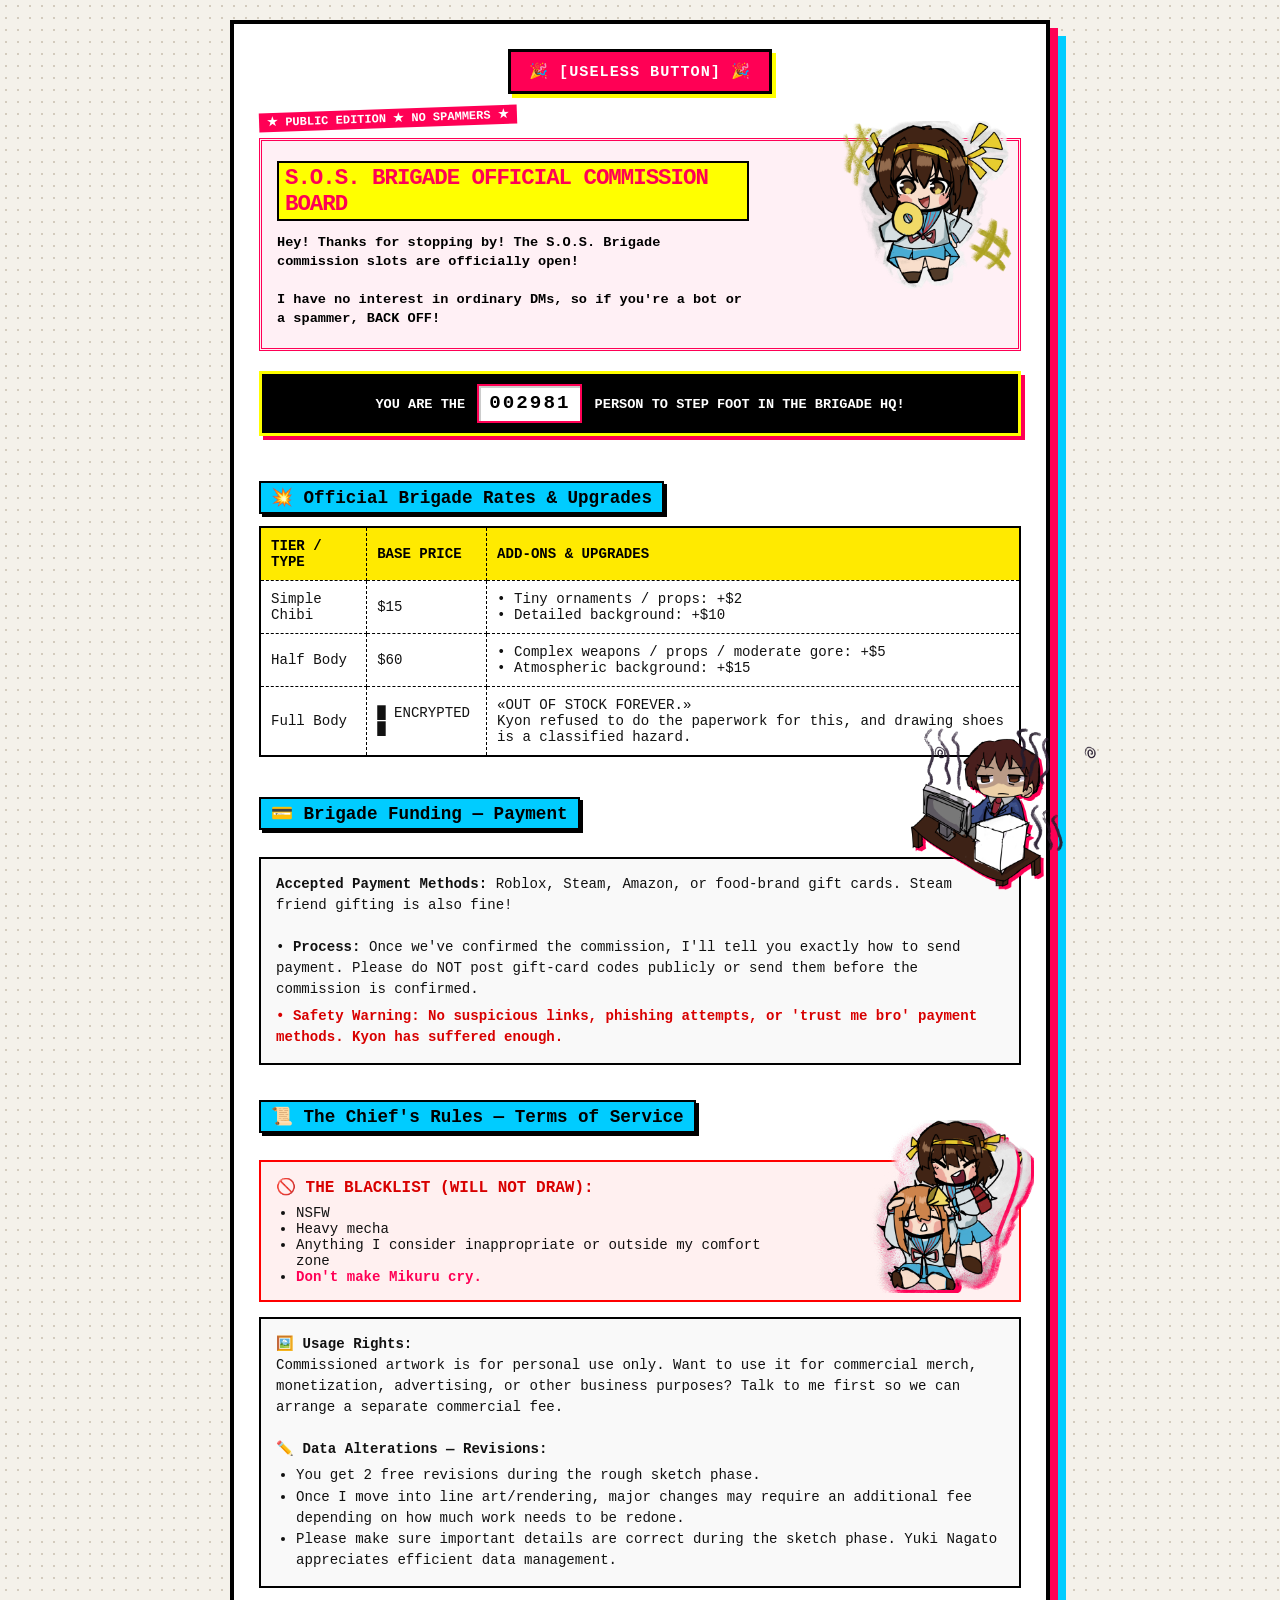
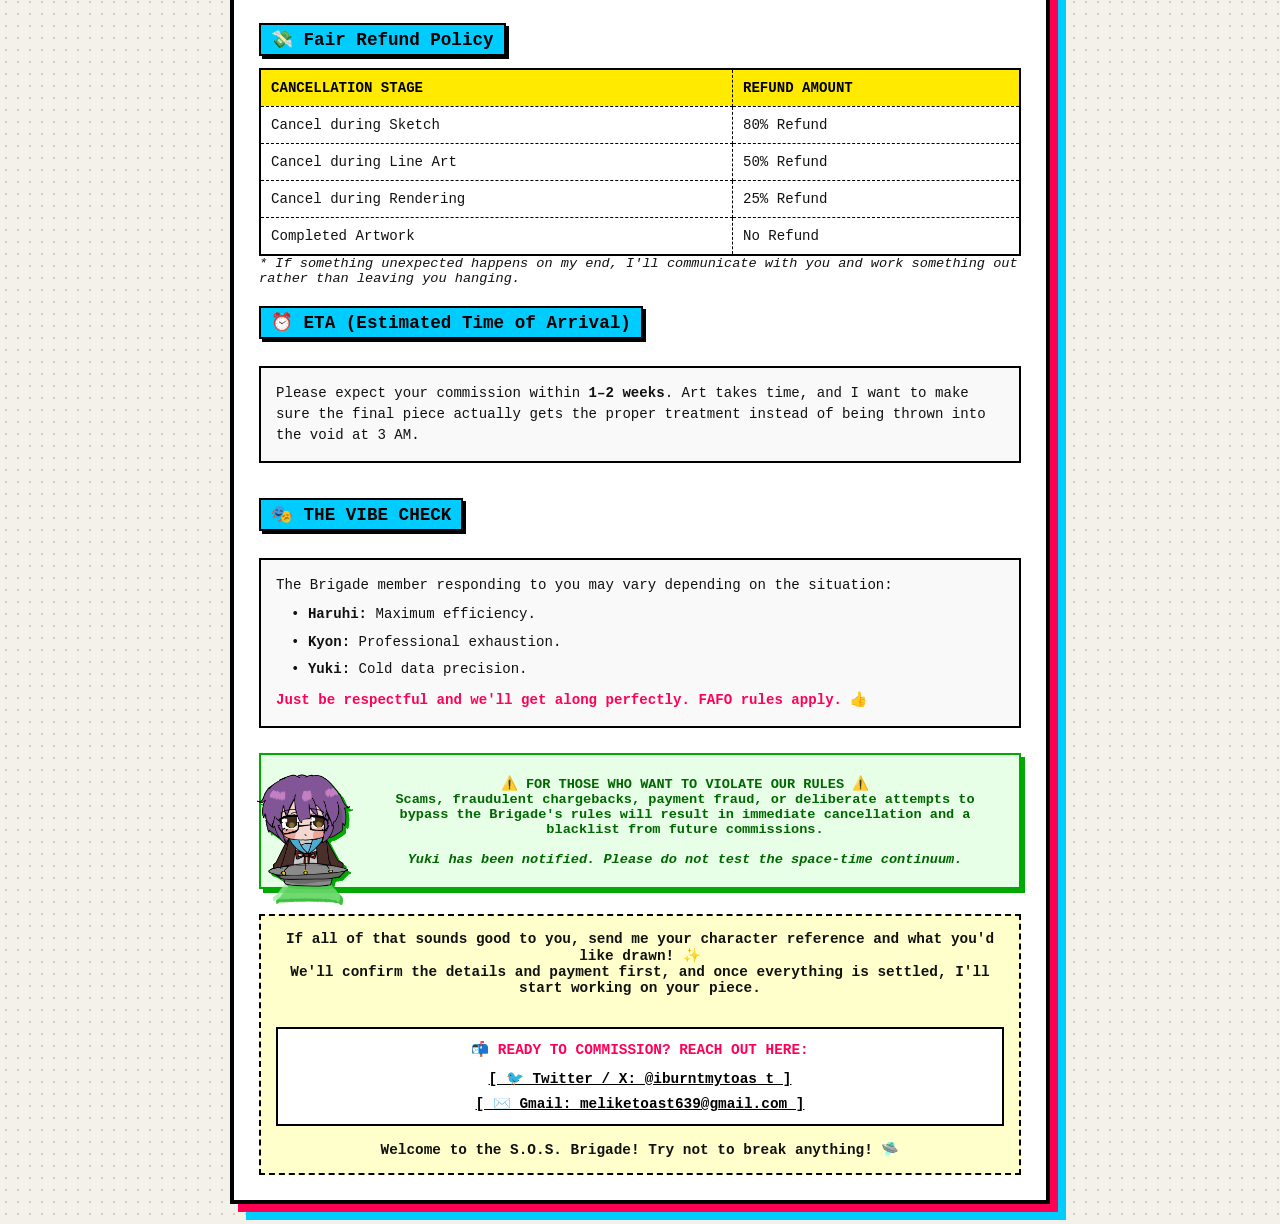
==== index.html @ cfa97068 "Update index.html" ====
<!DOCTYPE html>
<html lang="en">
<head>
  <meta charset="UTF-8">
  <meta name="viewport" content="width=device-width, initial-scale=1.0">
  <title>★~ SOS BRIGADE OFFICIAL COMMISSION BOARD ~★</title>
  <style>
    /* 2000s Teenage Blog Aesthetic Reset */
    * {
      box-sizing: border-box;
      margin: 0;
      padding: 0;
    }

    body {
      background-color: #f4f1ea;
      background-image: radial-gradient(#d3cbbd 1px, transparent 1px);
      background-size: 12px 12px;
      color: #111111;
      font-family: 'Courier New', Courier, monospace;
      padding: 20px;
      display: flex;
      justify-content: center;
      transition: background 0.2s ease;
      position: relative;
      overflow-x: hidden;
    }

    /* CONFETTI CANVAS */
    #confetti-canvas {
      position: fixed;
      top: 0;
      left: 0;
      width: 100vw;
      height: 100vh;
      pointer-events: none;
      z-index: 99999;
    }

    /* RETRO CONFETTI BUTTON AT THE TOP */
    .confetti-btn-container {
      text-align: center;
      margin-bottom: 15px;
    }

    .confetti-btn {
      background: #ff0055;
      color: #ffffff;
      font-family: 'Courier New', monospace;
      font-weight: bold;
      font-size: 0.95rem;
      padding: 10px 18px;
      border: 3px solid #000000;
      box-shadow: 4px 4px 0px #ffff00;
      cursor: pointer;
      text-transform: uppercase;
      letter-spacing: 1px;
      transition: transform 0.1s ease, box-shadow 0.1s ease;
    }

    .confetti-btn:hover {
      background: #ff3377;
      transform: translate(-2px, -2px);
      box-shadow: 6px 6px 0px #ffff00;
    }

    .confetti-btn:active {
      transform: translate(2px, 2px);
      box-shadow: 2px 2px 0px #ffff00;
    }

    /* NON-STACKABLE THANK YOU POPUP BOX */
    .thank-you-box {
      display: none;
      background-color: #ffff00;
      color: #000000;
      border: 3px solid #000000;
      box-shadow: 5px 5px 0px #ff0055;
      padding: 12px 20px;
      margin-bottom: 20px;
      text-align: center;
      font-weight: bold;
      font-size: 0.9rem;
      position: relative;
      animation: popIn 0.2s cubic-bezier(0.175, 0.885, 0.32, 1.275);
    }

    @keyframes popIn {
      0% { transform: scale(0.8); opacity: 0; }
      100% { transform: scale(1); opacity: 1; }
    }

    .thank-you-box .close-btn {
      position: absolute;
      top: 4px;
      right: 8px;
      background: #000000;
      color: #ffffff;
      border: none;
      font-family: 'Courier New', monospace;
      font-weight: bold;
      font-size: 0.8rem;
      padding: 2px 6px;
      cursor: pointer;
    }

    .thank-you-box .close-btn:hover {
      background: #ff0055;
    }

    /* YUKI DATA OVERWRITE STYLES */
    body.yuki-overwrite-mode {
      background-color: #000000 !important;
      background-image: none !important;
      filter: grayscale(100%) contrast(150%) !important;
    }

    body.yuki-overwrite-mode .board-container {
      background-color: #050505 !important;
      border-color: #00ff00 !important;
      box-shadow: 0px 0px 15px #00ff00 !important;
      color: #00ff00 !important;
      font-family: 'Courier New', monospace !important;
    }

    body.yuki-overwrite-mode table, 
    body.yuki-overwrite-mode .info-box, 
    body.yuki-overwrite-mode .header-banner,
    body.yuki-overwrite-mode .blacklist-box,
    body.yuki-overwrite-mode .visitor-counter-top,
    body.yuki-overwrite-mode .space-time-warning,
    body.yuki-overwrite-mode .footer-msg,
    body.yuki-overwrite-mode .contact-links,
    body.yuki-overwrite-mode .confetti-btn,
    body.yuki-overwrite-mode .thank-you-box {
      background-color: #000000 !important;
      color: #00ff00 !important;
      border-color: #00ff00 !important;
      box-shadow: none !important;
    }

    body.yuki-overwrite-mode .contact-links a {
      color: #00ff00 !important;
    }

    body.yuki-overwrite-mode th {
      background-color: #003300 !important;
      color: #00ff00 !important;
    }

    .board-container {
      width: 100%;
      max-width: 820px;
      background-color: #ffffff;
      border: 4px solid #000000;
      box-shadow: 8px 8px 0px #ff0055, 16px 16px 0px #00ccff;
      padding: 25px;
      position: relative;
    }

    /* RETRO HEADER BANNER */
    .header-banner {
      position: relative;
      background: #fff0f5;
      border: 3px double #ff0055;
      padding: 20px 15px;
      margin-bottom: 20px;
    }

    .header-banner h1 {
      font-size: 1.4rem;
      color: #ff0055;
      text-transform: uppercase;
      letter-spacing: -1px;
      max-width: 65%;
      background: #ffff00;
      display: inline-block;
      padding: 2px 6px;
      border: 2px solid #000;
    }

    .header-subtext {
      margin-top: 12px;
      font-size: 0.85rem;
      font-weight: bold;
      color: #000;
      max-width: 65%;
      line-height: 1.4;
    }

    /* HARUHI TOP-RIGHT DUAL OVERLAY */
    .haruhi-top-right {
      position: absolute;
      top: -20px;
      right: 5px;
      width: 170px;
      height: 170px;
      z-index: 10;
      pointer-events: none;
    }

    .haruhi-layer {
      position: absolute;
      top: 0;
      left: 0;
      width: 100%;
      height: auto;
    }

    .layer-bottom {
      z-index: 1;
      animation: rotate-bottom 0.9s steps(1) infinite;
    }

    .layer-top {
      z-index: 2;
      animation: rotate-top 0.4s steps(1) infinite;
    }

    @keyframes rotate-bottom {
      0%, 100% { transform: rotate(45deg); }
      50% { transform: rotate(-45deg); }
    }

    @keyframes rotate-top {
      0%, 100% { transform: rotate(-45deg); }
      50% { transform: rotate(45deg); }
    }

    /* TOP RETRO VISITOR COUNTER WIDGET */
    .visitor-counter-top {
      background-color: #000000;
      border: 3px solid #ffff00;
      padding: 10px 15px;
      margin-bottom: 25px;
      color: #ffffff;
      font-size: 0.85rem;
      font-weight: bold;
      text-align: center;
      box-shadow: 4px 4px 0px #ff0055;
      line-height: 1.6;
    }

    .counter-display {
      background-color: #ffffff;
      color: #000000;
      font-family: 'Courier New', monospace;
      font-weight: 900;
      font-size: 1.2rem;
      padding: 2px 10px;
      border: 2px solid #ff0055;
      margin: 0 4px;
      display: inline-block;
      letter-spacing: 2px;
      box-shadow: inset 2px 2px 0px #ccc;
    }

    /* RETRO SECTIONS & STYLING */
    .section-title {
      background-color: #00ccff;
      color: #000;
      font-weight: bold;
      font-size: 1.1rem;
      padding: 4px 10px;
      border: 2px solid #000;
      display: inline-block;
      margin: 20px 0 12px 0;
      box-shadow: 3px 3px 0px #000;
    }

    /* RATES SECTION WRAPPER FOR KYON OVERLAY */
    .rates-section-wrapper {
      position: relative;
      margin-bottom: 20px;
    }

    /* KYON FAR OUTSIDE LOWER RIGHT OVERLAY CONTAINER */
    .kyon-overlay-container {
      position: absolute;
      bottom: -130px;
      right: -50px;
      width: 170px;
      height: 170px;
      z-index: 10;
      pointer-events: none;
    }

    /* KYON BASE ANIMATION */
    .kyon-base {
      position: absolute;
      top: 0;
      left: 0;
      width: 100%;
      height: auto;
      z-index: 2;
      transform-origin: bottom center;
      animation: kyon-sway 1s steps(1) infinite;
      filter: drop-shadow(3px 3px 0px #ff0055);
    }

    @keyframes kyon-sway {
      0%, 100% { transform: rotate(-5deg); }
      50% { transform: rotate(5deg); }
    }

    /* KYON TIRED EFFECT */
    .kyon-tired {
      position: absolute;
      top: 0;
      left: 0;
      width: 100%;
      height: auto;
      z-index: 3;
      transform-origin: bottom center;
      animation: kyon-sway 1s steps(1) infinite, kyon-tired-flicker 0.8s ease-in-out infinite alternate;
    }

    @keyframes kyon-tired-flicker {
      0% { opacity: 0.2; }
      100% { opacity: 0.95; }
    }

    /* SWIRL EFFECTS */
    .kyon-swirl {
      position: absolute;
      width: 70px;
      height: 70px;
      z-index: 1;
    }

    .swirl-left {
      top: 5px;
      left: -25px;
      animation: swirl-spin-left 1.8s linear infinite;
    }

    .swirl-right {
      top: 5px;
      right: -25px;
      animation: swirl-spin-right 1.8s linear infinite;
    }

    @keyframes swirl-spin-left {
      from { transform: rotate(0deg); }
      to { transform: rotate(360deg); }
    }

    @keyframes swirl-spin-right {
      from { transform: scaleX(-1) rotate(0deg); }
      to { transform: scaleX(-1) rotate(-360deg); }
    }

    /* TOS SECTION WRAPPER FOR MEGAPHONE OVERLAY */
    .tos-section-wrapper {
      position: relative;
      margin-top: 15px;
    }

    /* HARUHI MEGAPHONE BONK DUAL OVERLAY */
    .bonk-overlay-container {
      position: absolute;
      top: 40px;
      right: -10px;
      width: 170px;
      height: 170px;
      z-index: 10;
      pointer-events: none;
    }

    .bonk-layer {
      position: absolute;
      top: 0;
      left: 0;
      width: 100%;
      height: auto;
      filter: drop-shadow(3px 3px 0px #ff0055);
    }

    .bonk-layer-bottom {
      z-index: 1;
      animation: bonk-swap-bottom 0.5s steps(1) infinite;
    }

    .bonk-layer-top {
      z-index: 2;
      animation: bonk-swap-top 0.5s steps(1) infinite;
    }

    @keyframes bonk-swap-bottom {
      0%, 100% { opacity: 1; transform: scale(1); }
      50% { opacity: 0; transform: scale(0.98); }
    }

    @keyframes bonk-swap-top {
      0%, 100% { opacity: 0; transform: scale(0.98); }
      50% { opacity: 1; transform: scale(1); }
    }

    /* RETRO TABLES */
    table {
      width: 100%;
      border-collapse: collapse;
      margin-bottom: 0;
      background: #fff;
      border: 2px solid #000;
    }

    th, td {
      border: 1px dashed #000;
      padding: 10px;
      text-align: left;
      font-size: 0.88rem;
    }

    th {
      background-color: #ffea00;
      color: #000;
      font-weight: bold;
      text-transform: uppercase;
    }

    /* BOXES & LISTS */
    .info-box {
      background-color: #f9f9f9;
      border: 2px solid #000;
      padding: 15px;
      margin: 15px 0;
      font-size: 0.88rem;
      line-height: 1.5;
    }

    .blacklist-box {
      background-color: #fff0f0;
      border: 2px solid #ff0000;
      padding: 15px;
      margin: 15px 0;
    }

    .blacklist-title {
      color: #d80000;
      font-weight: bold;
      font-size: 1rem;
      text-transform: uppercase;
    }

    /* SPACE TIME WARNING + YUKI UFO OVERLAY */
    .space-time-warning {
      position: relative;
      background-color: #e6ffe6;
      border: 2px solid #00aa00;
      color: #006600;
      padding: 20px;
      padding-left: 110px;
      margin-top: 25px;
      font-weight: bold;
      font-size: 0.85rem;
      text-align: center;
      box-shadow: 4px 4px 0px #00aa00;
    }

    .yuki-ufo-container {
      position: absolute;
      bottom: -15px;
      left: -20px;
      width: 130px;
      height: 130px;
      z-index: 10;
      pointer-events: auto;
      cursor: pointer;
    }

    .yuki-layer {
      position: absolute;
      top: 0;
      left: 0;
      width: 100%;
      height: auto;
      filter: drop-shadow(3px 3px 0px #00aa00);
      transition: transform 0.2s ease-in-out;
    }

    .yuki-layer-bottom {
      z-index: 1;
      animation: yuki-swap-bottom 0.6s steps(1) infinite;
    }

    .yuki-layer-top {
      z-index: 2;
      animation: yuki-swap-top 0.6s steps(1) infinite;
    }

    @keyframes yuki-swap-bottom {
      0%, 100% { opacity: 1; transform: translateY(0px); }
      50% { opacity: 0; transform: translateY(-4px); }
    }

    @keyframes yuki-swap-top {
      0%, 100% { opacity: 0; transform: translateY(-4px); }
      50% { opacity: 1; transform: translateY(0px); }
    }

    .yuki-ufo-container:hover {
      animation: ufo-hover-move 1.2s ease-in-out infinite alternate;
    }

    @keyframes ufo-hover-move {
      0% { transform: translateY(0px) rotate(0deg); }
      50% { transform: translateY(-8px) rotate(-3deg); }
      100% { transform: translateY(-3px) rotate(4deg); }
    }

    .vibe-tag {
      display: inline-block;
      background: #ff0055;
      color: #fff;
      font-weight: bold;
      padding: 2px 8px;
      font-size: 0.75rem;
      margin-bottom: 10px;
      transform: rotate(-2deg);
    }

    .vibe-check-list {
      list-style: none;
      padding-left: 0;
    }

    .vibe-check-list li {
      margin-bottom: 6px;
    }

    .footer-msg {
      margin-top: 25px;
      padding: 15px;
      background: #ffffcc;
      border: 2px dashed #000;
      font-size: 0.9rem;
      font-weight: bold;
      text-align: center;
    }

    .contact-links {
      margin: 15px 0;
      padding: 12px;
      background: #ffffff;
      border: 2px solid #000;
      display: flex;
      flex-direction: column;
      gap: 8px;
      align-items: center;
    }

    .contact-links a {
      color: #000000;
      text-decoration: underline;
      font-weight: bold;
    }

    /* TERMINAL POPUP OVERLAY */
    #yuki-terminal {
      position: fixed;
      top: 0;
      left: 0;
      width: 100vw;
      height: 100vh;
      background: rgba(0, 0, 0, 0.92);
      z-index: 9999;
      display: flex;
      justify-content: center;
      align-items: center;
      opacity: 0;
      pointer-events: none;
      transition: opacity 0.2s ease-in-out;
      cursor: pointer;
    }

    #yuki-terminal.active {
      opacity: 1;
      pointer-events: auto;
    }

    .terminal-content {
      border: 2px solid #00ff00;
      padding: 30px;
      background: #000;
      box-shadow: 0 0 20px #00ff00;
      text-align: center;
      max-width: 500px;
      font-family: 'Courier New', monospace;
    }

    .yuki-msg {
      color: #00ff00;
      font-size: 1.3rem;
      font-weight: bold;
      letter-spacing: 1px;
      margin-bottom: 10px;
      text-shadow: 0 0 8px #00ff00;
    }

    .yuki-sub {
      color: #00aa00;
      font-size: 0.9rem;
      margin-bottom: 20px;
    }

    .yuki-hint {
      color: #888888;
      font-size: 0.75rem;
      font-style: italic;
    }
  </style>
</head>
<body>

  <!-- CONFETTI OVERLAY CANVAS -->
  <canvas id="confetti-canvas"></canvas>

  <div class="board-container">
    
    <!-- RETRO CONFETTI CELEBRATION BUTTON -->
    <div class="confetti-btn-container">
      <button class="confetti-btn" onclick="triggerConfettiCelebration()">
        🎉 [USELESS BUTTON] 🎉
      </button>
    </div>

    <!-- NON-STACKABLE INTERACTIVE THANK YOU BOX -->
    <div class="thank-you-box" id="thank-you-popup">
      <button class="close-btn" onclick="closeThankYouBox()">[X]</button>
      ★ THANK YOU FOR VISITING THE S.O.S. BRIGADE HQ! YOUR SUPPORT IS APPRECIATED! ★
    </div>

    <div class="vibe-tag">★ PUBLIC EDITION ★ NO SPAMMERS ★</div>
    
    <!-- HEADER WITH TOP-RIGHT HARUHI OVERLAY -->
    <div class="header-banner">
      <h1> S.O.S. BRIGADE OFFICIAL COMMISSION BOARD</h1>
      <p class="header-subtext">Hey! Thanks for stopping by! The S.O.S. Brigade commission slots are officially open!<br><br>I have no interest in ordinary DMs, so if you're a bot or a spammer, BACK OFF!</p>

      <!-- HARUHI OVERLAY (TOP RIGHT) -->
      <div class="haruhi-top-right">
        <img src="haruhi 2.png" alt="Haruhi Layer 2" class="haruhi-layer layer-bottom">
        <img src="haruhi.png" alt="Haruhi Layer 1" class="haruhi-layer layer-top">
      </div>
    </div>

    <!-- TOP VISITOR COUNTER -->
    <div class="visitor-counter-top">
      YOU ARE THE <span class="counter-display" id="hit-counter">000,000</span> PERSON TO STEP FOOT IN THE BRIGADE HQ! 
    </div>

    <!-- RATES SECTION WRAPPER WITH KYON OVERLAY -->
    <div class="rates-section-wrapper">
      <div class="section-title">💥 Official Brigade Rates & Upgrades</div>
      <table>
        <thead>
          <tr>
            <th>Tier / Type</th>
            <th>Base Price</th>
            <th>Add-ons & Upgrades</th>
          </tr>
        </thead>
        <tbody>
          <tr>
            <td>Simple Chibi</td>
            <td>$15</td>
            <td>• Tiny ornaments / props: +$2<br>• Detailed background: +$10</td>
          </tr>
          <tr>
            <td>Half Body</td>
            <td>$60</td>
            <td>• Complex weapons / props / moderate gore: +$5<br>• Atmospheric background: +$15</td>
          </tr>
          <tr>
            <td>Full Body</td>
            <td>█ ENCRYPTED █</td>
            <td>«OUT OF STOCK FOREVER.»<br>Kyon refused to do the paperwork for this, and drawing shoes is a classified hazard.</td>
          </tr>
        </tbody>
      </table>

      <!-- KYON MULTI-LAYER ANIMATED OVERLAY (FAR OUTSIDE LOWER RIGHT) -->
      <div class="kyon-overlay-container">
        <!-- SWIRLS (Left & Right Mirrored) -->
        <img src="kyon 3.png" alt="Swirl Left" class="kyon-swirl swirl-left">
        <img src="kyon 3.png" alt="Swirl Right" class="kyon-swirl swirl-right">

        <!-- KYON BASE -->
        <img src="kyon.png" alt="Kyon" class="kyon-base">

        <!-- KYON TIRED EFFECT -->
        <img src="kyon 2.png" alt="Kyon Tired Effect" class="kyon-tired">
      </div>
    </div>

    <!-- PAYMENT METHODS -->
    <div class="section-title">💳 Brigade Funding — Payment</div>
    <div class="info-box">
      <p><strong>Accepted Payment Methods:</strong> Roblox, Steam, Amazon, or food-brand gift cards. Steam friend gifting is also fine!</p>
      <br>
      <p>• <strong>Process:</strong> Once we've confirmed the commission, I'll tell you exactly how to send payment. Please do NOT post gift-card codes publicly or send them before the commission is confirmed.</p>
      <p style="color: #d80000; margin-top: 5px; font-weight: bold;">
        • Safety Warning: No suspicious links, phishing attempts, or 'trust me bro' payment methods. Kyon has suffered enough.
      </p>
    </div>

    <!-- TERMS OF SERVICE WRAPPER WITH ANIMATED BONK OVERLAY -->
    <div class="tos-section-wrapper">
      
      <!-- DUAL LAYER BONK ANIMATION OVERLAY -->
      <div class="bonk-overlay-container">
        <img src="hitting.png" alt="Bonk Frame 1" class="bonk-layer bonk-layer-bottom">
        <img src="hitting 2.png" alt="Bonk Frame 2" class="bonk-layer bonk-layer-top">
      </div>

      <div class="section-title">📜 The Chief's Rules — Terms of Service</div>
      
      <div class="blacklist-box">
        <div class="blacklist-title">🚫 The Blacklist (Will NOT Draw):</div>
        <ul style="margin-left: 20px; margin-top: 8px; font-size: 0.88rem; max-width: 68%;">
          <li>NSFW</li>
          <li>Heavy mecha</li>
          <li>Anything I consider inappropriate or outside my comfort zone</li>
          <li><strong style="color: #ff0055;">Don't make Mikuru cry.</strong></li>
        </ul>
      </div>

      <div class="info-box">
        <p><strong>🖼️ Usage Rights:</strong><br>
        Commissioned artwork is for personal use only. Want to use it for commercial merch, monetization, advertising, or other business purposes? Talk to me first so we can arrange a separate commercial fee.</p>
        <br>
        <p><strong>✏️ Data Alterations — Revisions:</strong></p>
        <ul style="margin-left: 20px; margin-top: 5px;">
          <li>You get 2 free revisions during the rough sketch phase.</li>
          <li>Once I move into line art/rendering, major changes may require an additional fee depending on how much work needs to be redone.</li>
          <li>Please make sure important details are correct during the sketch phase. Yuki Nagato appreciates efficient data management.</li>
        </ul>
      </div>
    </div>

    <!-- REFUND POLICY TABLE -->
    <div class="section-title">💸 Fair Refund Policy</div>
    <table>
      <thead>
        <tr>
          <th>Cancellation Stage</th>
          <th>Refund Amount</th>
        </tr>
      </thead>
      <tbody>
        <tr>
          <td>Cancel during Sketch</td>
          <td>80% Refund</td>
        </tr>
        <tr>
          <td>Cancel during Line Art</td>
          <td>50% Refund</td>
        </tr>
        <tr>
          <td>Cancel during Rendering</td>
          <td>25% Refund</td>
        </tr>
        <tr>
          <td>Completed Artwork</td>
          <td>No Refund</td>
        </tr>
      </tbody>
    </table>
    <p style="font-size: 0.85rem; font-style: italic;">* If something unexpected happens on my end, I'll communicate with you and work something out rather than leaving you hanging.</p>

    <!-- ETA -->
    <div class="section-title">⏰ ETA (Estimated Time of Arrival)</div>
    <div class="info-box">
      Please expect your commission within <strong>1–2 weeks</strong>. Art takes time, and I want to make sure the final piece actually gets the proper treatment instead of being thrown into the void at 3 AM.
    </div>

    <!-- THE VIBE CHECK -->
    <div class="section-title">🎭 THE VIBE CHECK</div>
    <div class="info-box">
      <p style="margin-bottom: 8px;">The Brigade member responding to you may vary depending on the situation:</p>
      <ul class="vibe-check-list" style="margin-left: 15px;">
        <li>• <strong>Haruhi:</strong> Maximum efficiency.</li>
        <li>• <strong>Kyon:</strong> Professional exhaustion.</li>
        <li>• <strong>Yuki:</strong> Cold data precision.</li>
      </ul>
      <p style="margin-top: 10px; font-weight: bold; color: #ff0055;">Just be respectful and we'll get along perfectly. FAFO rules apply. 👍</p>
    </div>

    <!-- SPACE TIME WARNING WITH YUKI UFO OVERLAY -->
    <div class="space-time-warning">
      <!-- YUKI UFO DUAL LAYER OVERLAY (CLICK TARGET) -->
      <div class="yuki-ufo-container" id="yuki-trigger">
        <img src="yuki 2.png" alt="Yuki Layer 2" class="yuki-layer yuki-layer-bottom">
        <img src="yuki.png" alt="Yuki Layer 1" class="yuki-layer yuki-layer-top">
      </div>

      ⚠️ FOR THOSE WHO WANT TO VIOLATE OUR RULES ⚠️<br>
      Scams, fraudulent chargebacks, payment fraud, or deliberate attempts to bypass the Brigade's rules will result in immediate cancellation and a blacklist from future commissions.<br><br>
      <em>Yuki has been notified. Please do not test the space-time continuum. </em>
    </div>

    <!-- FOOTER MESSAGE & CONTACT -->
    <div class="footer-msg">
      If all of that sounds good to you, send me your character reference and what you'd like drawn! ✨<br>
      We'll confirm the details and payment first, and once everything is settled, I'll start working on your piece.<br><br>

      <!-- DIRECT CONTACT BUTTONS / LINKS -->
      <div class="contact-links">
        <p style="margin-bottom: 4px; font-weight: bold; color: #ff0055;">📬 READY TO COMMISSION? REACH OUT HERE:</p>
        <a href="https://x.com/iburntmytoas_t" target="_blank">
          [ 🐦 Twitter / X: @iburntmytoas_t ]
        </a>
        <a href="mailto:meliketoast639@gmail.com">
          [ ✉️ Gmail: meliketoast639@gmail.com ]
        </a>
      </div>

      <strong>Welcome to the S.O.S. Brigade! Try not to break anything! 🛸</strong>
    </div>

  </div>

  <!-- YUKI DATA OVERWRITE TERMINAL POPUP -->
  <div id="yuki-terminal">
    <div class="terminal-content">
      <p class="yuki-msg">&lt;N.YUKI&gt; can you see this message?</p>
      <p class="yuki-sub">&gt; DATA_OVERWRITE_SEQUENCE_COMPLETE.</p>
      <p class="yuki-hint">[ Click anywhere to restore space-time continuum ]</p>
    </div>
  </div>

  <!-- SCRIPT FOR COUNTER, CONFETTI & YUKI OVERWRITE -->
  <script>
    /* VISITOR COUNTER */
    let visits = localStorage.getItem('sos_brigade_v2') || 2980;
    visits = parseInt(visits) + 1;
    localStorage.setItem('sos_brigade_v2', visits);
    
    const formattedCounter = String(visits).padStart(6, '0');
    document.getElementById('hit-counter').textContent = formattedCounter;

    /* YUKI DATA OVERWRITE CLICK TRIGGER */
    const yukiTrigger = document.getElementById('yuki-trigger');
    const yukiTerminal = document.getElementById('yuki-terminal');
    let isOverwritten = false;

    function textToBinary(text) {
      return text.split('').map(char => {
        if (char === ' ' || char === '\n') return char;
        return char.charCodeAt(0).toString(2).padStart(8, '0');
      }).join(' ');
    }

    const textNodesToBinary = [];
    function collectTextNodes(element) {
      for (let node of element.childNodes) {
        if (node.nodeType === Node.TEXT_NODE && node.nodeValue.trim().length > 0) {
          textNodesToBinary.push({ node: node, original: node.nodeValue });
        } else if (node.nodeType === Node.ELEMENT_NODE && node.id !== 'yuki-terminal') {
          collectTextNodes(node);
        }
      }
    }
    
    collectTextNodes(document.querySelector('.board-container'));

    function toggleYukiOverwrite(e) {
      e.stopPropagation();
      if (!isOverwritten) {
        isOverwritten = true;
        document.body.classList.add('yuki-overwrite-mode');
        yukiTerminal.classList.add('active');

        textNodesToBinary.forEach(item => {
          item.node.nodeValue = textToBinary(item.original);
        });
      } else {
        isOverwritten = false;
        document.body.classList.remove('yuki-overwrite-mode');
        yukiTerminal.classList.remove('active');

        textNodesToBinary.forEach(item => {
          item.node.nodeValue = item.original;
        });
      }
    }

    yukiTrigger.addEventListener('click', toggleYukiOverwrite);
    yukiTerminal.addEventListener('click', toggleYukiOverwrite);

    /* CONFETTI SYSTEM & STACKABLE AUDIO TRIGGER */
    const canvas = document.getElementById('confetti-canvas');
    const ctx = canvas.getContext('2d');
    let confettiParticles = [];

    function resizeCanvas() {
      canvas.width = window.innerWidth;
      canvas.height = window.innerHeight;
    }
    window.addEventListener('resize', resizeCanvas);
    resizeCanvas();

    class ConfettiParticle {
      constructor() {
        this.x = Math.random() * canvas.width;
        this.y = -20 - Math.random() * 50;
        this.size = Math.random() * 8 + 6;
        this.color = ['#ff0055', '#ffff00', '#00ccff', '#00ff00', '#ff9900', '#ffffff'][Math.floor(Math.random() * 6)];
        this.speedY = Math.random() * 3 + 2;
        this.speedX = (Math.random() - 0.5) * 2;
        this.rotation = Math.random() * 360;
        this.rotationSpeed = (Math.random() - 0.5) * 10;
      }

      update() {
        this.y += this.speedY;
        this.x += this.speedX;
        this.rotation += this.rotationSpeed;
      }

      draw() {
        ctx.save();
        ctx.translate(this.x, this.y);
        ctx.rotate((this.rotation * Math.PI) / 180);
        ctx.fillStyle = this.color;
        ctx.fillRect(-this.size / 2, -this.size / 2, this.size, this.size);
        ctx.restore();
      }
    }

    let animationFrame;
    function animateConfetti() {
      ctx.clearRect(0, 0, canvas.width, canvas.height);
      confettiParticles.forEach((particle, index) => {
        particle.update();
        particle.draw();
        if (particle.y > canvas.height + 20) {
          confettiParticles.splice(index, 1);
        }
      });

      if (confettiParticles.length > 0) {
        animationFrame = requestAnimationFrame(animateConfetti);
      }
    }

    function closeThankYouBox() {
      document.getElementById('thank-you-popup').style.display = 'none';
    }

    function triggerConfettiCelebration() {
      // 1. Play Sound Effect (STACKS INTENTIONALLY)
      const sound = new Audio('confetti.mp3');
      sound.play().catch(e => console.log('Audio autoplay prevented:', e));

      // 2. Spawn Confetti Rain (Top to Bottom)
      for (let i = 0; i < 120; i++) {
        confettiParticles.push(new ConfettiParticle());
      }

      cancelAnimationFrame(animationFrame);
      animateConfetti();

      // 3. Show Non-Stackable Thank You Box
      const thankYouBox = document.getElementById('thank-you-popup');
      thankYouBox.style.display = 'block';
      thankYouBox.style.animation = 'none';
      thankYouBox.offsetHeight; // Trigger reflow
      thankYouBox.style.animation = 'popIn 0.2s cubic-bezier(0.175, 0.885, 0.32, 1.275)';
    }
  </script>
</body>
</html>
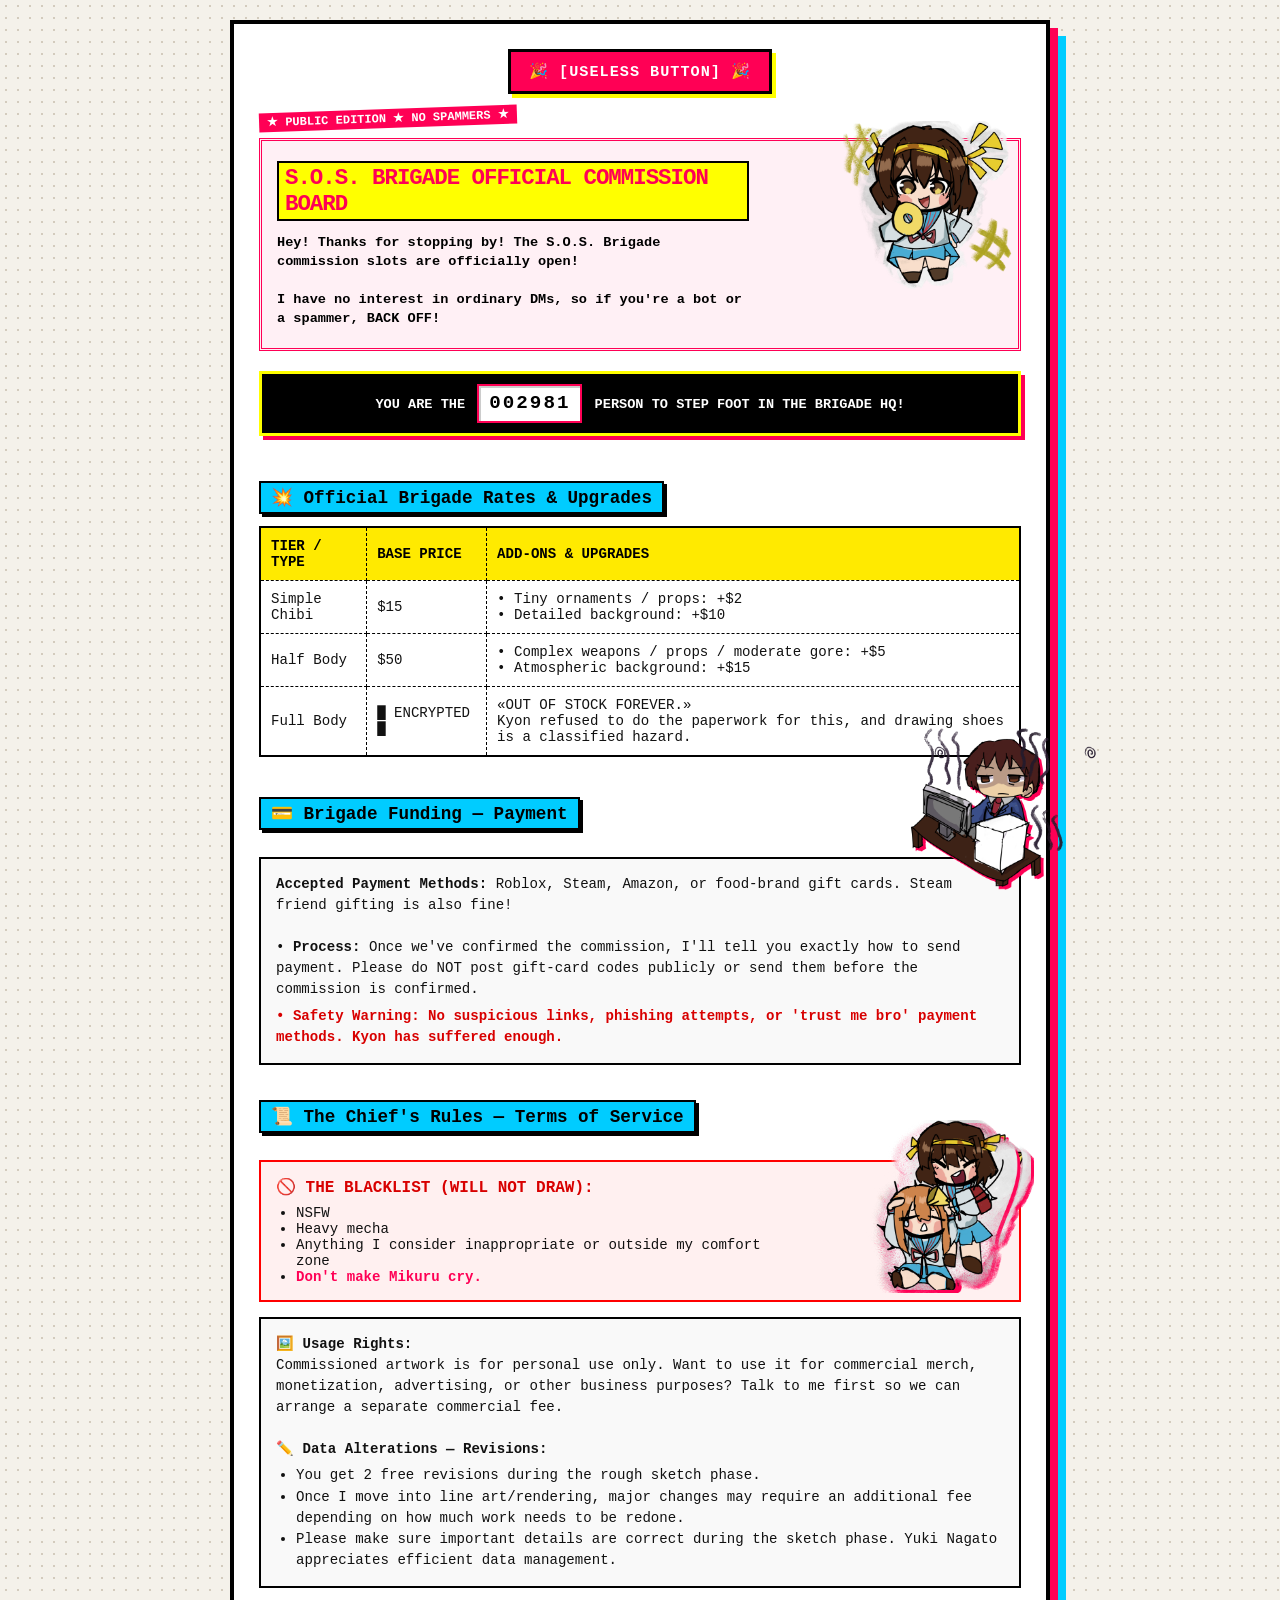
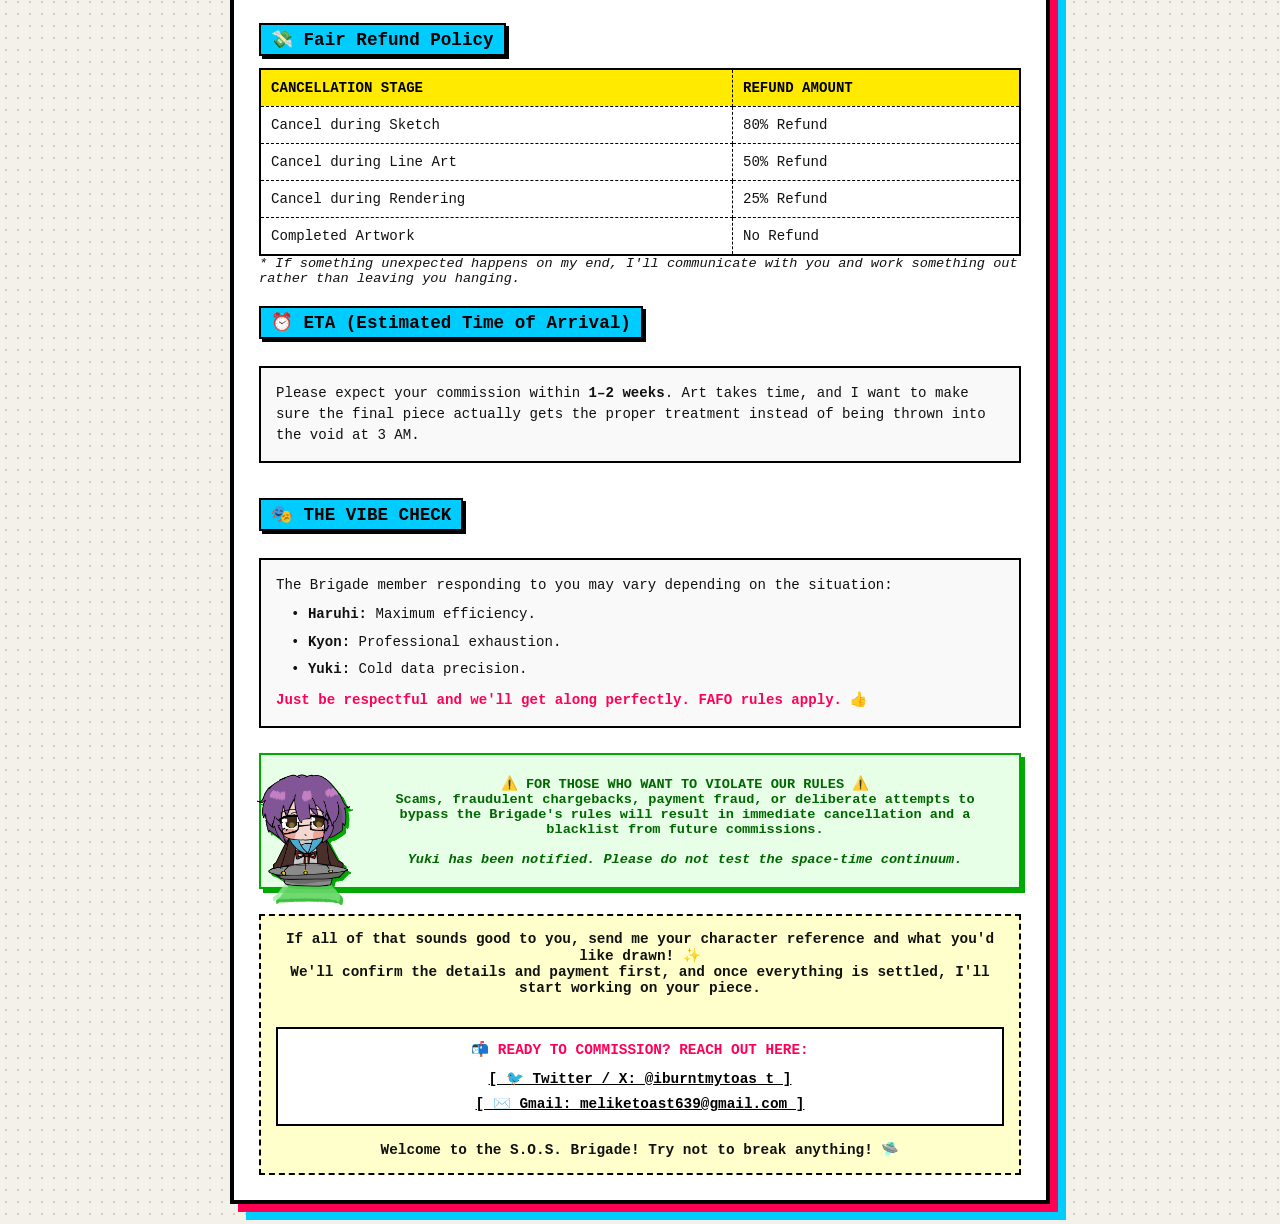
==== commit ff5394a9: "Update index.html" ====
--- a/index.html
+++ b/index.html
@@ -669,7 +669,7 @@
           </tr>
           <tr>
             <td>Half Body</td>
-            <td>$60</td>
+            <td>$50</td>
             <td>• Complex weapons / props / moderate gore: +$5<br>• Atmospheric background: +$15</td>
           </tr>
           <tr>
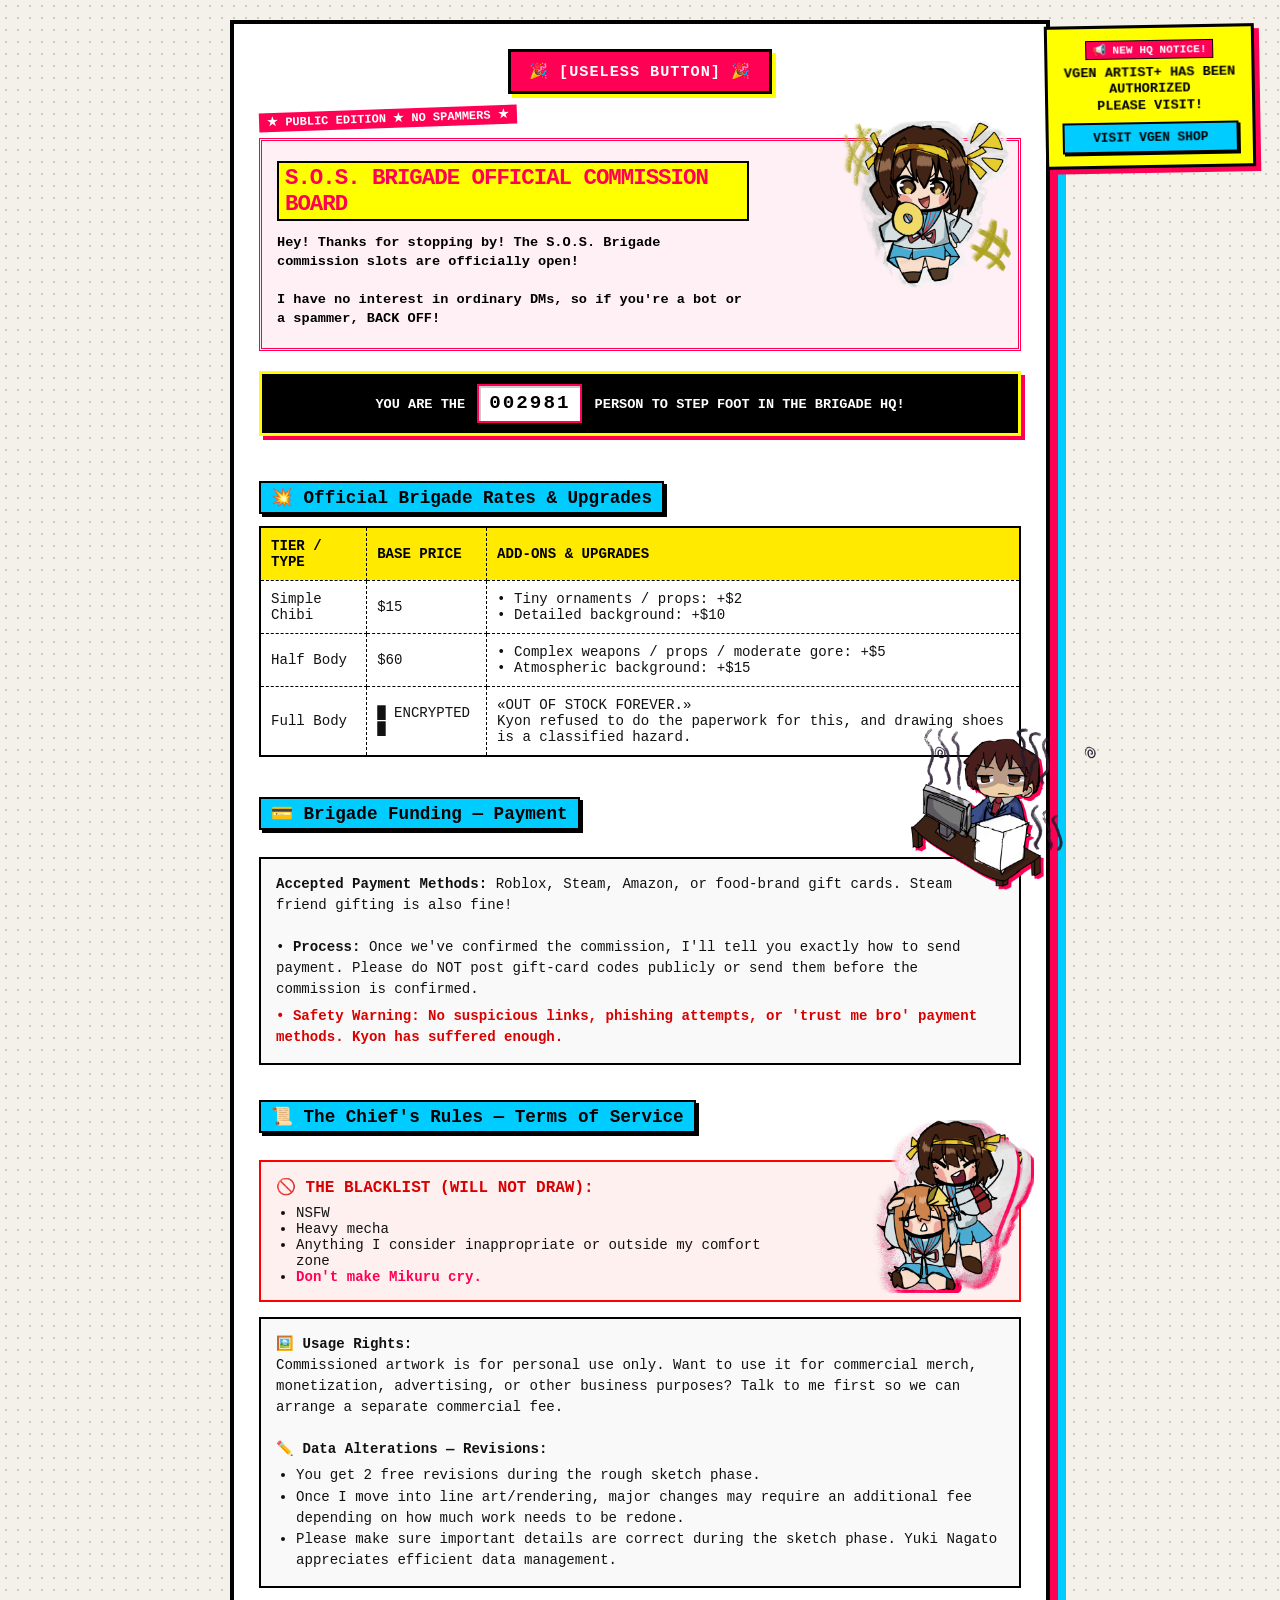
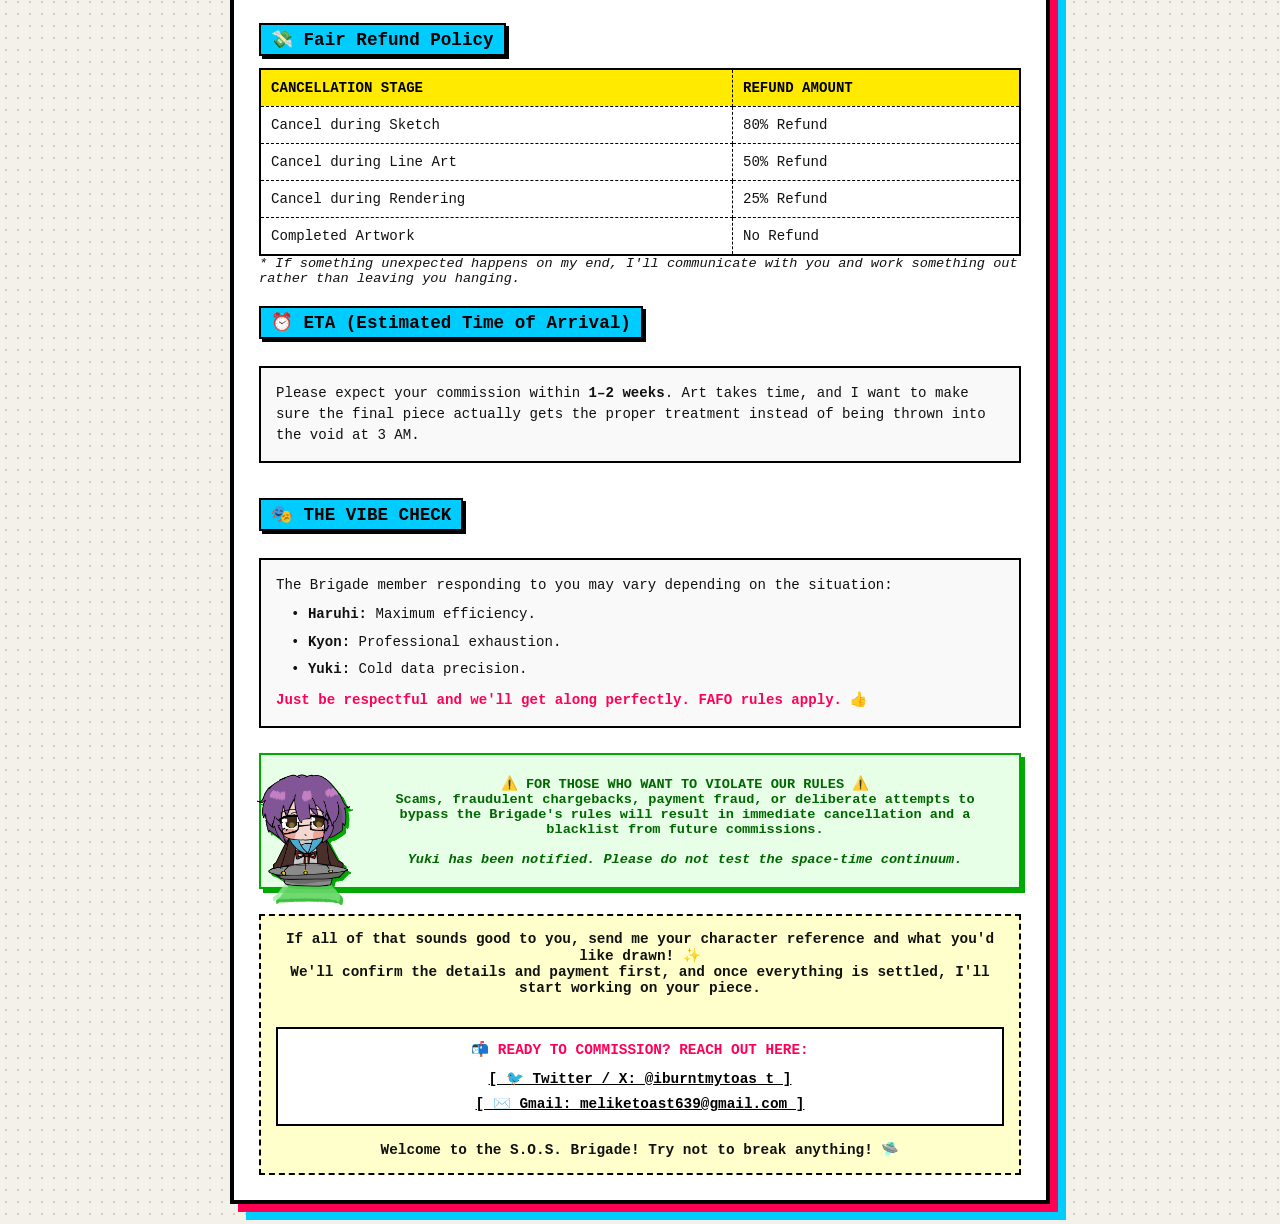
==== commit f42719fe: "Update index.html" ====
--- a/index.html
+++ b/index.html
@@ -69,6 +69,79 @@
       box-shadow: 2px 2px 0px #ffff00;
     }
 
+    /* VGEN FLOATING SIDE BANNER (WITH SLIDE-IN & PULSE ANIMATION) */
+    .vgen-side-banner {
+      position: fixed;
+      top: 25px;
+      right: 25px;
+      z-index: 999;
+      background: #ffff00;
+      border: 3px solid #000000;
+      box-shadow: 5px 5px 0px #ff0055;
+      padding: 12px 14px;
+      max-width: 210px;
+      text-align: center;
+      
+      /* Combine Slide In Entrance + Pulsing Loop */
+      animation: vgenSlideIn 0.8s cubic-bezier(0.175, 0.885, 0.32, 1.275) forwards,
+                 vgenPulse 1.5s 0.8s infinite alternate ease-in-out;
+    }
+
+    @keyframes vgenSlideIn {
+      0% {
+        transform: translateX(250px) rotate(10deg);
+        opacity: 0;
+      }
+      100% {
+        transform: translateX(0) rotate(-1deg);
+        opacity: 1;
+      }
+    }
+
+    @keyframes vgenPulse {
+      0% { transform: scale(1) rotate(-1deg); }
+      100% { transform: scale(1.04) rotate(1deg); }
+    }
+
+    .vgen-banner-tag {
+      background: #ff0055;
+      color: #ffffff;
+      font-size: 0.7rem;
+      font-weight: bold;
+      padding: 2px 6px;
+      display: inline-block;
+      margin-bottom: 6px;
+      border: 1px solid #000;
+      text-transform: uppercase;
+    }
+
+    .vgen-banner-title {
+      font-size: 0.85rem;
+      font-weight: 900;
+      color: #000000;
+      line-height: 1.2;
+      margin-bottom: 8px;
+    }
+
+    .vgen-banner-btn {
+      display: block;
+      background: #00ccff;
+      color: #000000;
+      font-weight: bold;
+      font-size: 0.8rem;
+      padding: 6px 8px;
+      border: 2px solid #000000;
+      text-decoration: none;
+      box-shadow: 2px 2px 0px #000;
+      transition: all 0.1s ease;
+    }
+
+    .vgen-banner-btn:hover {
+      background: #00ff00;
+      transform: translate(-1px, -1px);
+      box-shadow: 3px 3px 0px #000;
+    }
+
     /* NON-STACKABLE THANK YOU POPUP BOX */
     .thank-you-box {
       display: none;
@@ -132,15 +205,19 @@
     body.yuki-overwrite-mode .footer-msg,
     body.yuki-overwrite-mode .contact-links,
     body.yuki-overwrite-mode .confetti-btn,
-    body.yuki-overwrite-mode .thank-you-box {
+    body.yuki-overwrite-mode .thank-you-box,
+    body.yuki-overwrite-mode .vgen-side-banner {
       background-color: #000000 !important;
       color: #00ff00 !important;
       border-color: #00ff00 !important;
       box-shadow: none !important;
     }
 
-    body.yuki-overwrite-mode .contact-links a {
+    body.yuki-overwrite-mode .contact-links a,
+    body.yuki-overwrite-mode .vgen-banner-btn {
       color: #00ff00 !important;
+      border-color: #00ff00 !important;
+      background: #000000 !important;
     }
 
     body.yuki-overwrite-mode th {
@@ -609,12 +686,32 @@
       font-size: 0.75rem;
       font-style: italic;
     }
+
+    /* RESPONSIVE DESIGN ADJUSTMENT FOR SMALL SCREENS */
+    @media (max-width: 1024px) {
+      .vgen-side-banner {
+        position: relative;
+        top: 0;
+        right: 0;
+        max-width: 100%;
+        margin-bottom: 15px;
+      }
+    }
   </style>
 </head>
 <body>
 
   <!-- CONFETTI OVERLAY CANVAS -->
   <canvas id="confetti-canvas"></canvas>
+
+  <!-- VGEN FLOATING SIDE BANNER -->
+  <div class="vgen-side-banner">
+    <div class="vgen-banner-tag">📢 NEW HQ NOTICE!</div>
+    <div class="vgen-banner-title">VGEN ARTIST+ HAS BEEN AUTHORIZED<br>PLEASE VISIT!</div>
+    <a href="https://vgen.co/iburntmytoast" target="_blank" class="vgen-banner-btn">
+       VISIT VGEN SHOP 
+    </a>
+  </div>
 
   <div class="board-container">
     
@@ -669,7 +766,7 @@
           </tr>
           <tr>
             <td>Half Body</td>
-            <td>$50</td>
+            <td>$60</td>
             <td>• Complex weapons / props / moderate gore: +$5<br>• Atmospheric background: +$15</td>
           </tr>
           <tr>
@@ -830,8 +927,24 @@
     </div>
   </div>
 
-  <!-- SCRIPT FOR COUNTER, CONFETTI & YUKI OVERWRITE -->
+  <!-- SCRIPT FOR COUNTER, SOUND, CONFETTI & YUKI OVERWRITE -->
   <script>
+    /* PLAY STEAM.MP3 UPON OPENING WEBSITE */
+    window.addEventListener('DOMContentLoaded', () => {
+      const steamSound = new Audio('steam.mp3');
+      
+      // Attempt autoplay on page load
+      steamSound.play().catch(error => {
+        console.log('Browser blocked autoplay. Will play on first user interaction.');
+        // Fallback: Play on first interaction if blocked by browser policy
+        const playOnFirstClick = () => {
+          steamSound.play();
+          document.removeEventListener('click', playOnFirstClick);
+        };
+        document.addEventListener('click', playOnFirstClick);
+      });
+    });
+
     /* VISITOR COUNTER */
     let visits = localStorage.getItem('sos_brigade_v2') || 2980;
     visits = parseInt(visits) + 1;
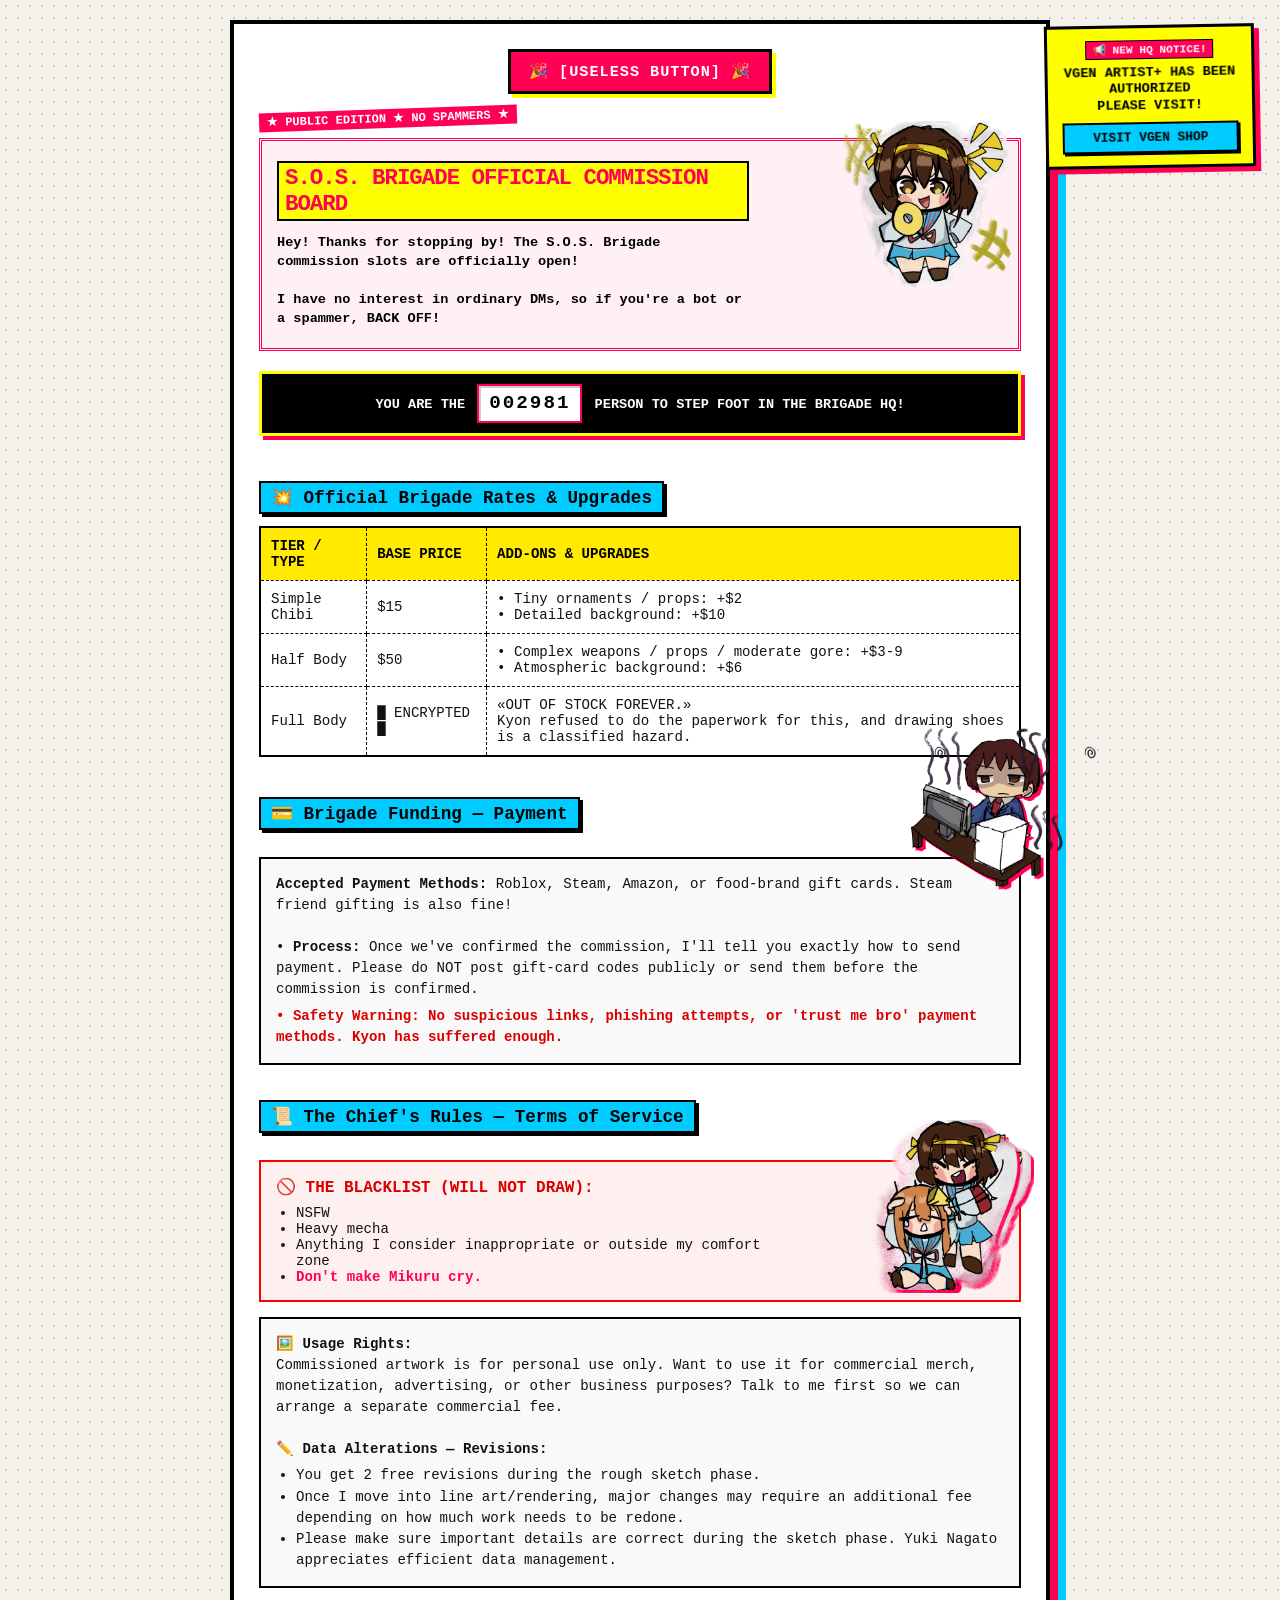
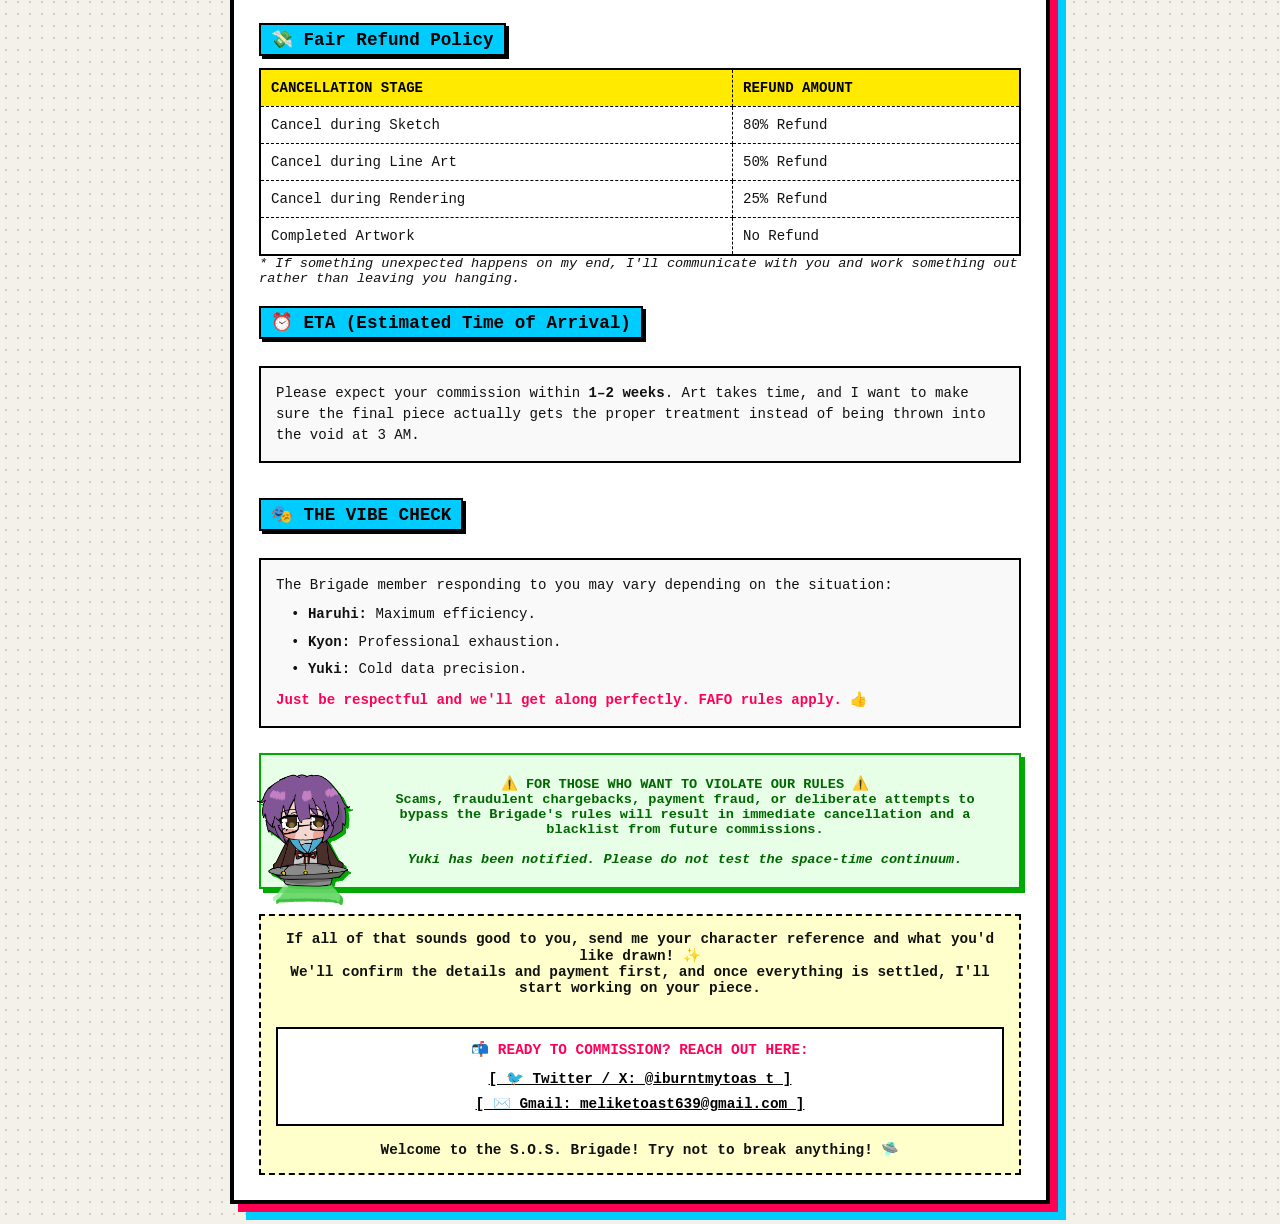
==== commit 92ed9c48: "Update index.html" ====
--- a/index.html
+++ b/index.html
@@ -766,8 +766,8 @@
           </tr>
           <tr>
             <td>Half Body</td>
-            <td>$60</td>
-            <td>• Complex weapons / props / moderate gore: +$5<br>• Atmospheric background: +$15</td>
+            <td>$50</td>
+            <td>• Complex weapons / props / moderate gore: +$3-9<br>• Atmospheric background: +$6</td>
           </tr>
           <tr>
             <td>Full Body</td>
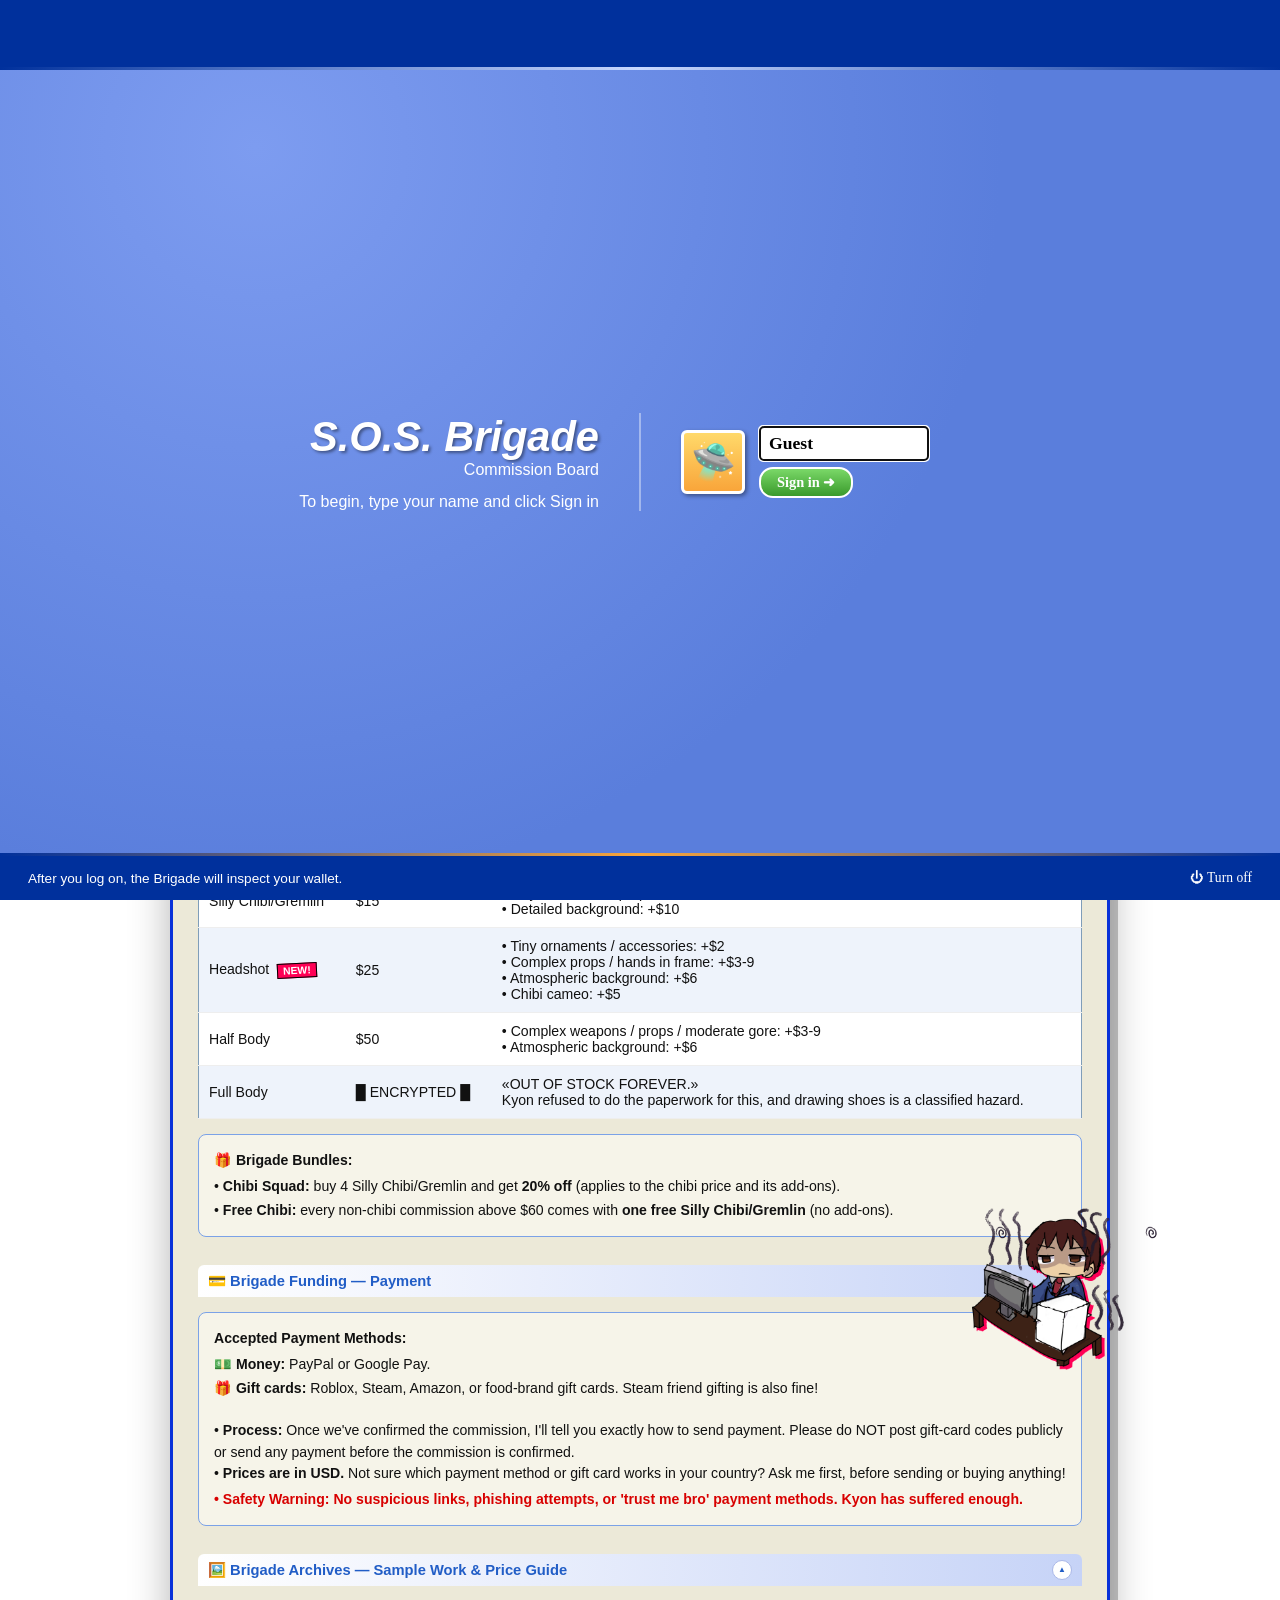
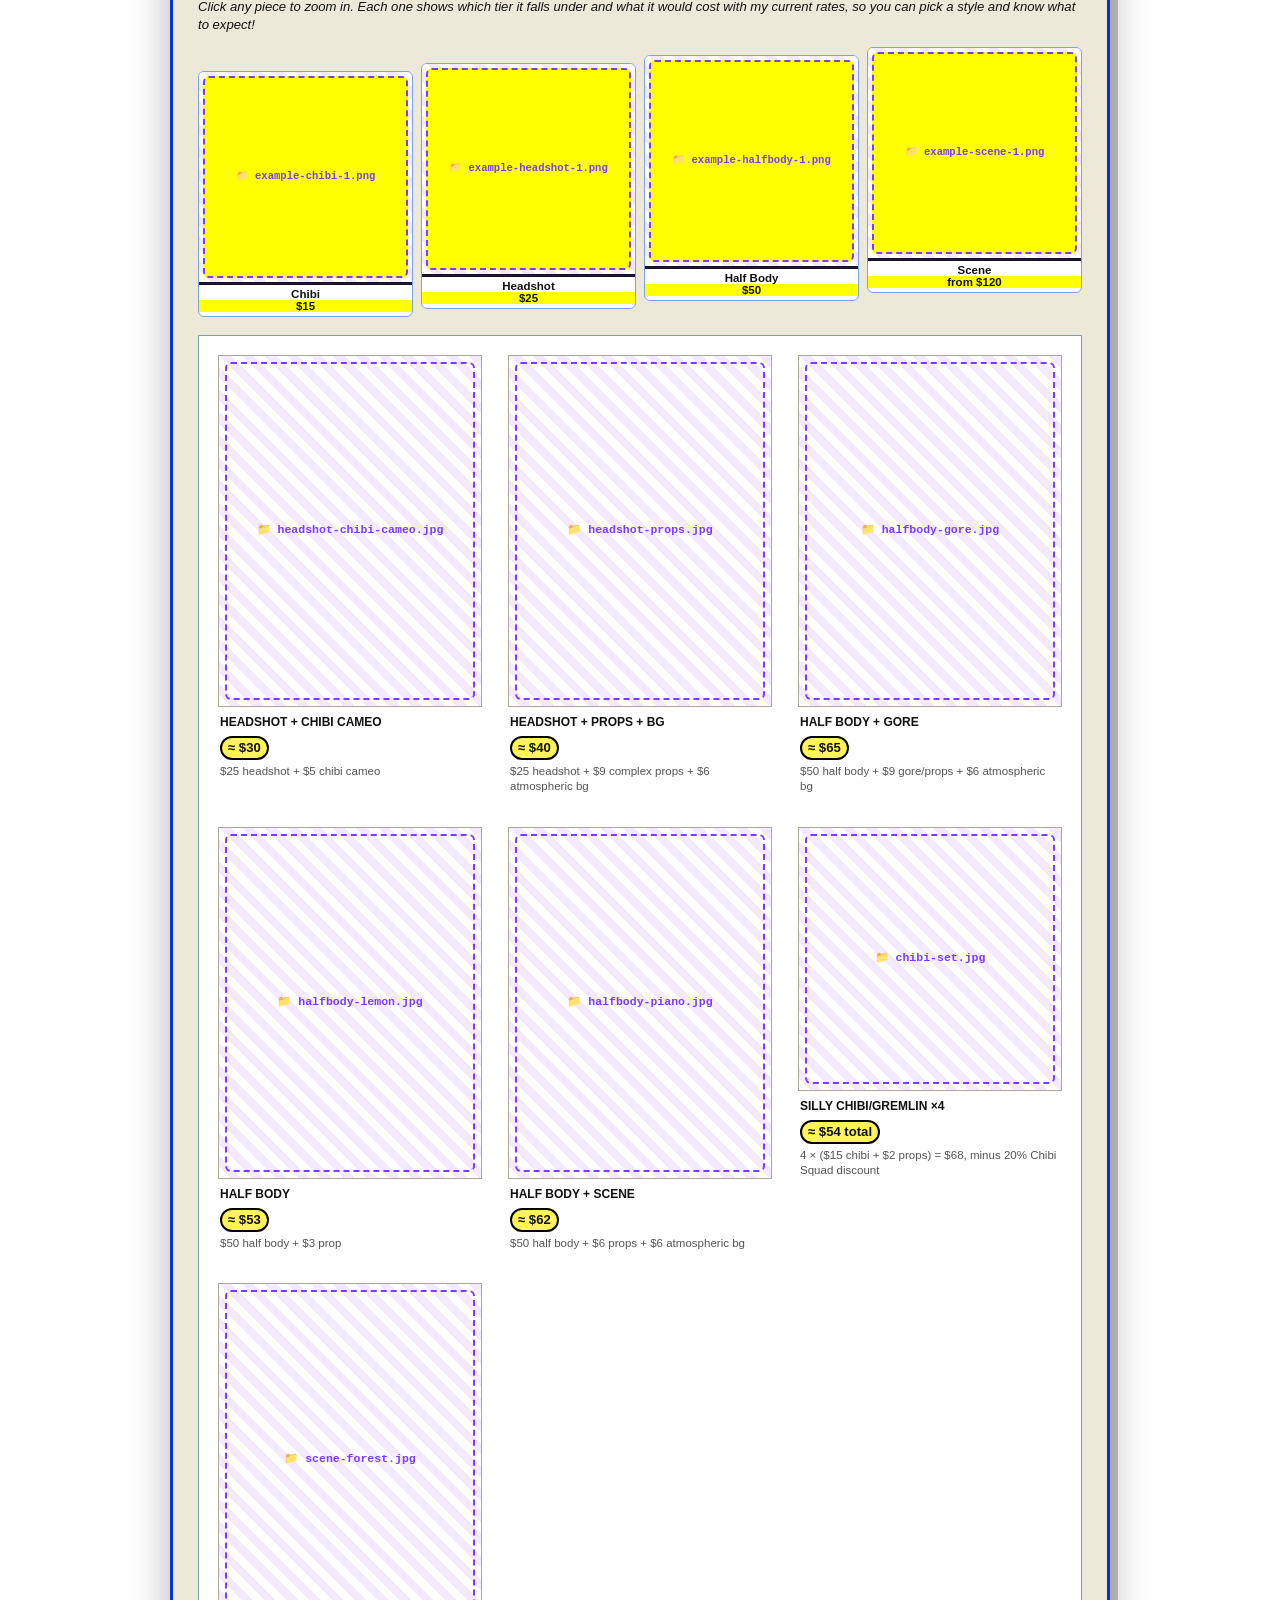
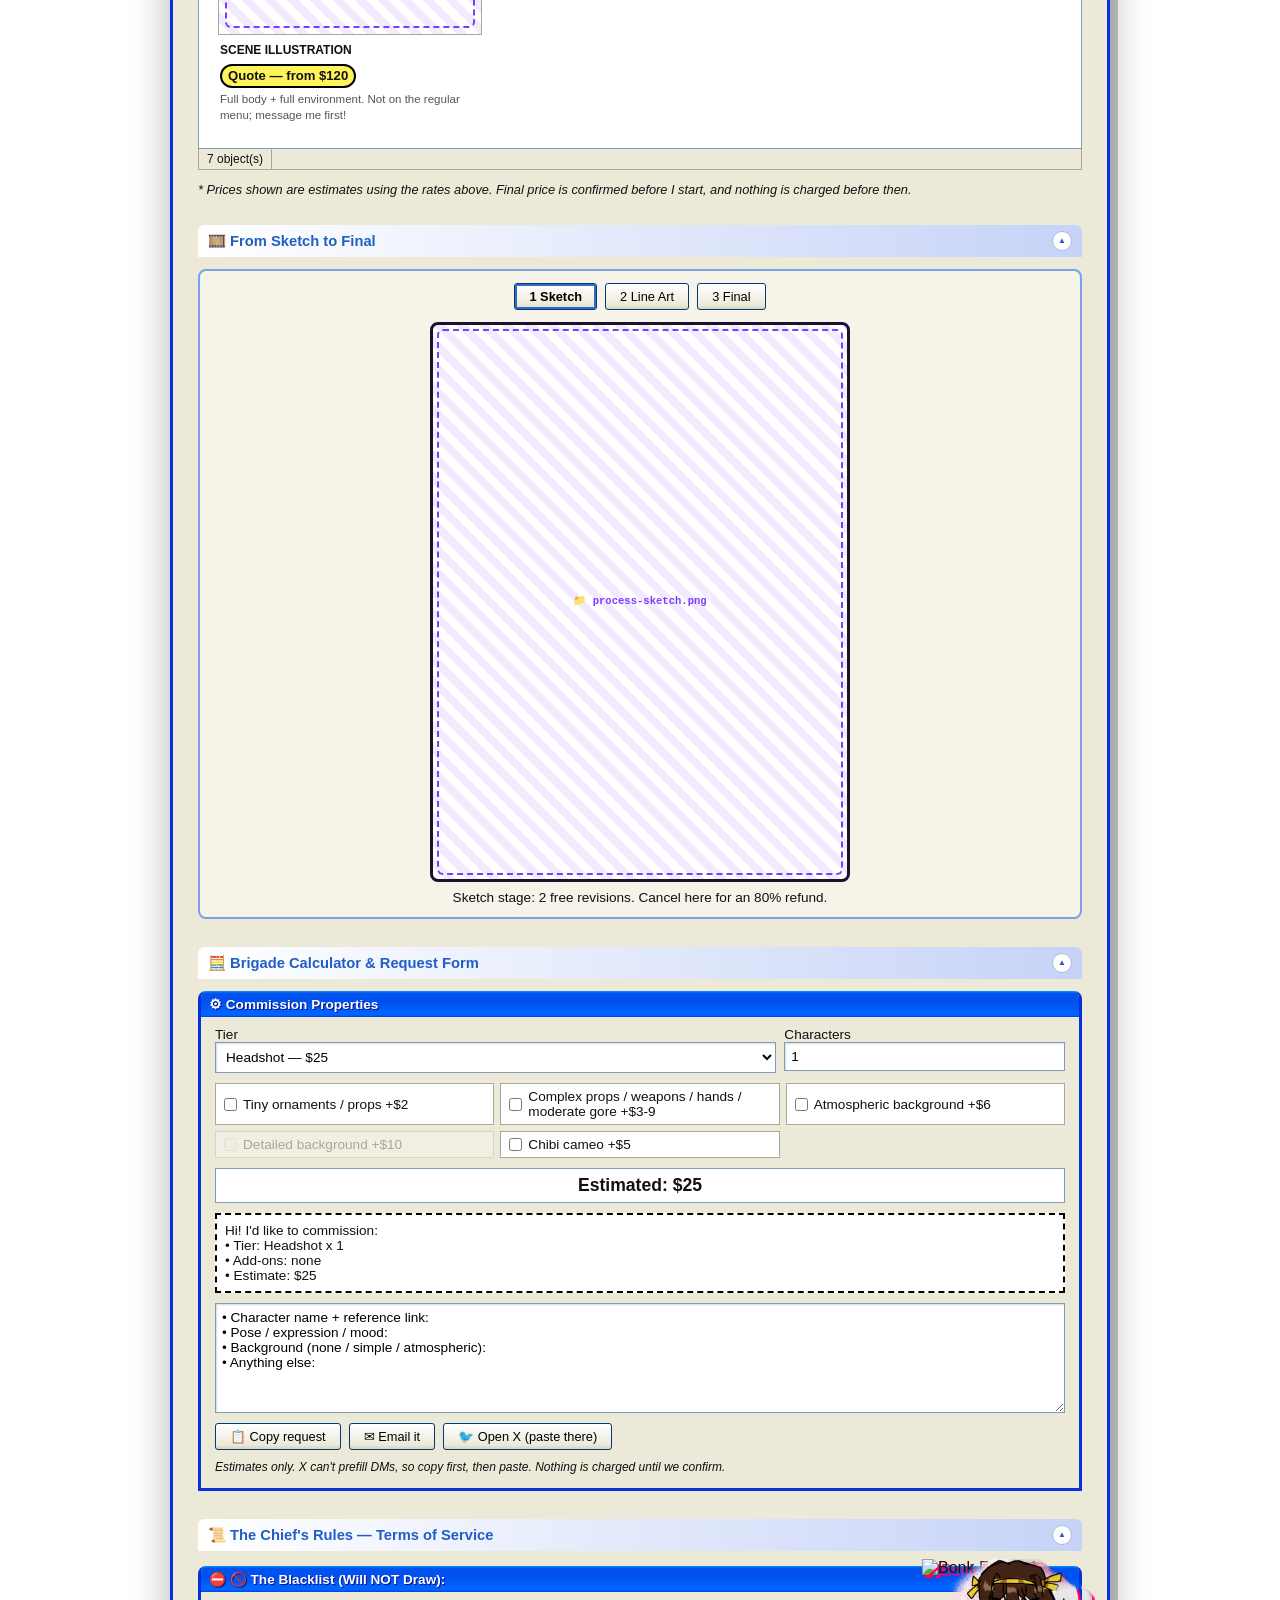
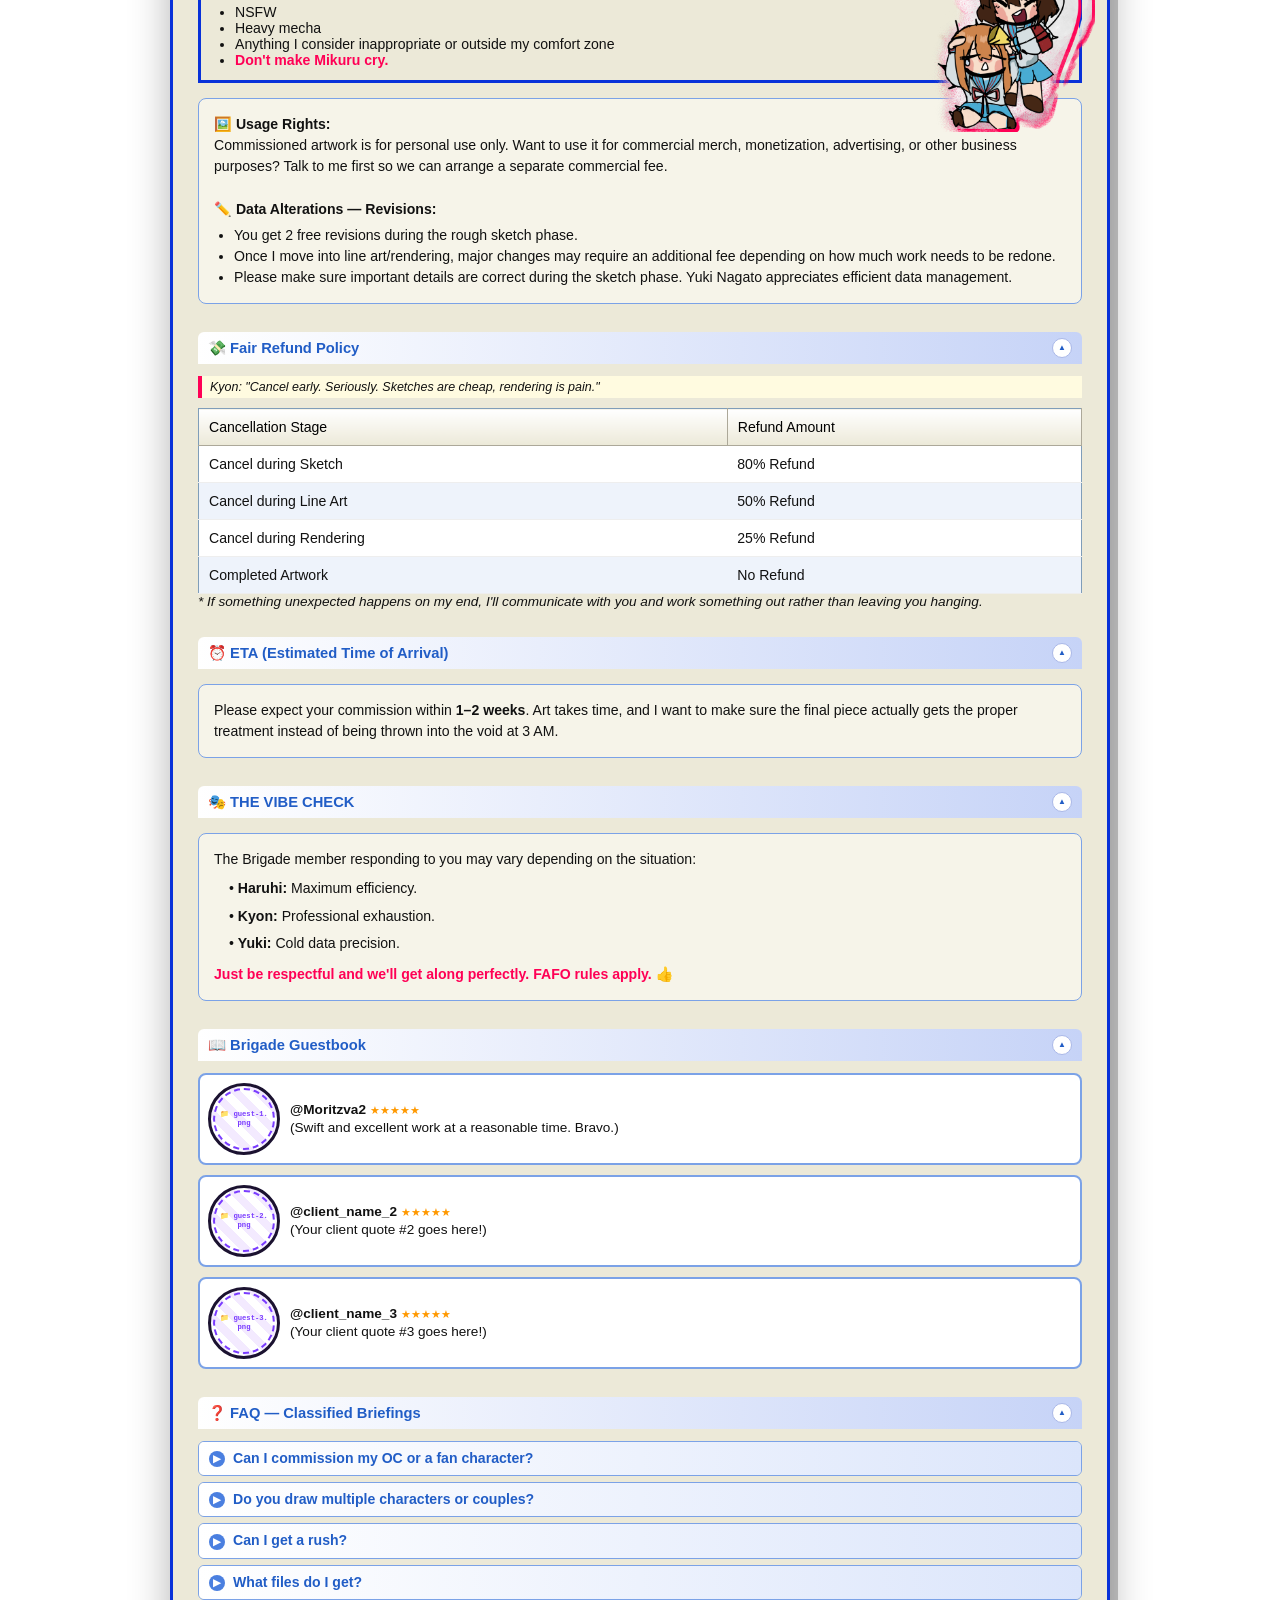
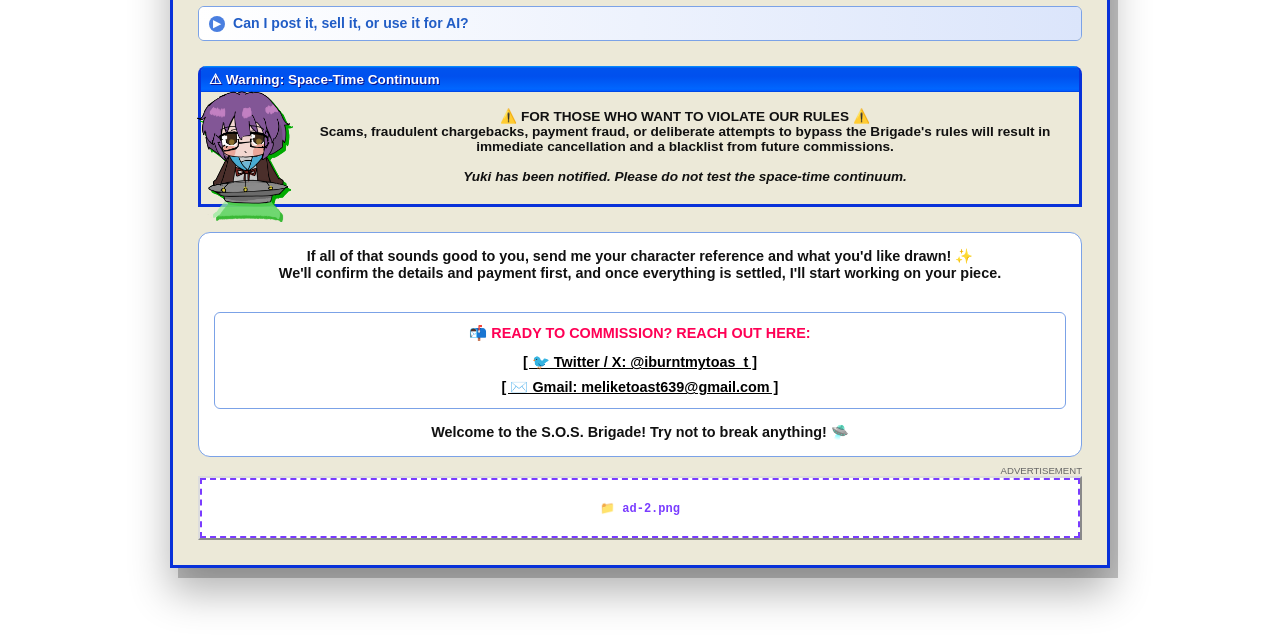
==== commit 3e39c6c6: "Add files via upload" ====
--- a/index.html
+++ b/index.html
@@ -6,11 +6,7 @@
   <title>★~ SOS BRIGADE OFFICIAL COMMISSION BOARD ~★</title>
   <style>
     /* 2000s Teenage Blog Aesthetic Reset */
-    * {
-      box-sizing: border-box;
-      margin: 0;
-      padding: 0;
-    }
+    * { box-sizing: border-box; margin: 0; padding: 0; }
 
     body {
       background-color: #f4f1ea;
@@ -28,176 +24,77 @@
 
     /* CONFETTI CANVAS */
     #confetti-canvas {
-      position: fixed;
-      top: 0;
-      left: 0;
-      width: 100vw;
-      height: 100vh;
-      pointer-events: none;
-      z-index: 99999;
-    }
-
-    /* RETRO CONFETTI BUTTON AT THE TOP */
-    .confetti-btn-container {
-      text-align: center;
-      margin-bottom: 15px;
-    }
-
+      position: fixed; top: 0; left: 0;
+      width: 100vw; height: 100vh;
+      pointer-events: none; z-index: 99999;
+    }
+
+    /* RETRO CONFETTI BUTTON */
+    .confetti-btn-container { text-align: center; margin-bottom: 15px; }
     .confetti-btn {
-      background: #ff0055;
-      color: #ffffff;
-      font-family: 'Courier New', monospace;
-      font-weight: bold;
-      font-size: 0.95rem;
-      padding: 10px 18px;
-      border: 3px solid #000000;
-      box-shadow: 4px 4px 0px #ffff00;
-      cursor: pointer;
-      text-transform: uppercase;
-      letter-spacing: 1px;
+      background: #ff0055; color: #ffffff;
+      font-family: 'Courier New', monospace; font-weight: bold; font-size: 0.95rem;
+      padding: 10px 18px; border: 3px solid #000000; box-shadow: 4px 4px 0px #ffff00;
+      cursor: pointer; text-transform: uppercase; letter-spacing: 1px;
       transition: transform 0.1s ease, box-shadow 0.1s ease;
     }
-
-    .confetti-btn:hover {
-      background: #ff3377;
-      transform: translate(-2px, -2px);
-      box-shadow: 6px 6px 0px #ffff00;
-    }
-
-    .confetti-btn:active {
-      transform: translate(2px, 2px);
-      box-shadow: 2px 2px 0px #ffff00;
-    }
-
-    /* VGEN FLOATING SIDE BANNER (WITH SLIDE-IN & PULSE ANIMATION) */
+    .confetti-btn:hover { background: #ff3377; transform: translate(-2px, -2px); box-shadow: 6px 6px 0px #ffff00; }
+    .confetti-btn:active { transform: translate(2px, 2px); box-shadow: 2px 2px 0px #ffff00; }
+
+    /* VGEN FLOATING SIDE BANNER */
     .vgen-side-banner {
-      position: fixed;
-      top: 25px;
-      right: 25px;
-      z-index: 999;
-      background: #ffff00;
-      border: 3px solid #000000;
-      box-shadow: 5px 5px 0px #ff0055;
-      padding: 12px 14px;
-      max-width: 210px;
-      text-align: center;
-      
-      /* Combine Slide In Entrance + Pulsing Loop */
+      position: fixed; top: 25px; right: 25px; z-index: 999;
+      background: #ffff00; border: 3px solid #000000; box-shadow: 5px 5px 0px #ff0055;
+      padding: 12px 14px; max-width: 210px; text-align: center;
       animation: vgenSlideIn 0.8s cubic-bezier(0.175, 0.885, 0.32, 1.275) forwards,
                  vgenPulse 1.5s 0.8s infinite alternate ease-in-out;
     }
-
     @keyframes vgenSlideIn {
-      0% {
-        transform: translateX(250px) rotate(10deg);
-        opacity: 0;
-      }
-      100% {
-        transform: translateX(0) rotate(-1deg);
-        opacity: 1;
-      }
-    }
-
+      0% { transform: translateX(250px) rotate(10deg); opacity: 0; }
+      100% { transform: translateX(0) rotate(-1deg); opacity: 1; }
+    }
     @keyframes vgenPulse {
       0% { transform: scale(1) rotate(-1deg); }
       100% { transform: scale(1.04) rotate(1deg); }
     }
-
     .vgen-banner-tag {
-      background: #ff0055;
-      color: #ffffff;
-      font-size: 0.7rem;
-      font-weight: bold;
-      padding: 2px 6px;
-      display: inline-block;
-      margin-bottom: 6px;
-      border: 1px solid #000;
-      text-transform: uppercase;
-    }
-
-    .vgen-banner-title {
-      font-size: 0.85rem;
-      font-weight: 900;
-      color: #000000;
-      line-height: 1.2;
-      margin-bottom: 8px;
-    }
-
+      background: #ff0055; color: #ffffff; font-size: 0.7rem; font-weight: bold;
+      padding: 2px 6px; display: inline-block; margin-bottom: 6px; border: 1px solid #000; text-transform: uppercase;
+    }
+    .vgen-banner-title { font-size: 0.85rem; font-weight: 900; color: #000000; line-height: 1.2; margin-bottom: 8px; }
     .vgen-banner-btn {
-      display: block;
-      background: #00ccff;
-      color: #000000;
-      font-weight: bold;
-      font-size: 0.8rem;
-      padding: 6px 8px;
-      border: 2px solid #000000;
-      text-decoration: none;
-      box-shadow: 2px 2px 0px #000;
+      display: block; background: #00ccff; color: #000000; font-weight: bold; font-size: 0.8rem;
+      padding: 6px 8px; border: 2px solid #000000; text-decoration: none; box-shadow: 2px 2px 0px #000;
       transition: all 0.1s ease;
     }
-
-    .vgen-banner-btn:hover {
-      background: #00ff00;
-      transform: translate(-1px, -1px);
-      box-shadow: 3px 3px 0px #000;
-    }
-
-    /* NON-STACKABLE THANK YOU POPUP BOX */
+    .vgen-banner-btn:hover { background: #00ff00; transform: translate(-1px, -1px); box-shadow: 3px 3px 0px #000; }
+
+    /* THANK YOU POPUP */
     .thank-you-box {
-      display: none;
-      background-color: #ffff00;
-      color: #000000;
-      border: 3px solid #000000;
-      box-shadow: 5px 5px 0px #ff0055;
-      padding: 12px 20px;
-      margin-bottom: 20px;
-      text-align: center;
-      font-weight: bold;
-      font-size: 0.9rem;
-      position: relative;
+      display: none; background-color: #ffff00; color: #000000; border: 3px solid #000000;
+      box-shadow: 5px 5px 0px #ff0055; padding: 12px 20px; margin-bottom: 20px;
+      text-align: center; font-weight: bold; font-size: 0.9rem; position: relative;
       animation: popIn 0.2s cubic-bezier(0.175, 0.885, 0.32, 1.275);
     }
-
-    @keyframes popIn {
-      0% { transform: scale(0.8); opacity: 0; }
-      100% { transform: scale(1); opacity: 1; }
-    }
-
+    @keyframes popIn { 0% { transform: scale(0.8); opacity: 0; } 100% { transform: scale(1); opacity: 1; } }
     .thank-you-box .close-btn {
-      position: absolute;
-      top: 4px;
-      right: 8px;
-      background: #000000;
-      color: #ffffff;
-      border: none;
-      font-family: 'Courier New', monospace;
-      font-weight: bold;
-      font-size: 0.8rem;
-      padding: 2px 6px;
-      cursor: pointer;
-    }
-
-    .thank-you-box .close-btn:hover {
-      background: #ff0055;
-    }
+      position: absolute; top: 4px; right: 8px; background: #000000; color: #ffffff; border: none;
+      font-family: 'Courier New', monospace; font-weight: bold; font-size: 0.8rem; padding: 2px 6px; cursor: pointer;
+    }
+    .thank-you-box .close-btn:hover { background: #ff0055; }
 
     /* YUKI DATA OVERWRITE STYLES */
     body.yuki-overwrite-mode {
-      background-color: #000000 !important;
-      background-image: none !important;
+      background-color: #000000 !important; background-image: none !important;
       filter: grayscale(100%) contrast(150%) !important;
     }
-
     body.yuki-overwrite-mode .board-container {
-      background-color: #050505 !important;
-      border-color: #00ff00 !important;
-      box-shadow: 0px 0px 15px #00ff00 !important;
-      color: #00ff00 !important;
+      background-color: #050505 !important; border-color: #00ff00 !important;
+      box-shadow: 0px 0px 15px #00ff00 !important; color: #00ff00 !important;
       font-family: 'Courier New', monospace !important;
     }
-
-    body.yuki-overwrite-mode table, 
-    body.yuki-overwrite-mode .info-box, 
+    body.yuki-overwrite-mode table,
+    body.yuki-overwrite-mode .info-box,
     body.yuki-overwrite-mode .header-banner,
     body.yuki-overwrite-mode .blacklist-box,
     body.yuki-overwrite-mode .visitor-counter-top,
@@ -206,563 +103,623 @@
     body.yuki-overwrite-mode .contact-links,
     body.yuki-overwrite-mode .confetti-btn,
     body.yuki-overwrite-mode .thank-you-box,
-    body.yuki-overwrite-mode .vgen-side-banner {
-      background-color: #000000 !important;
-      color: #00ff00 !important;
-      border-color: #00ff00 !important;
-      box-shadow: none !important;
-    }
-
+    body.yuki-overwrite-mode .vgen-side-banner,
+    body.yuki-overwrite-mode .art-card,
+    body.yuki-overwrite-mode .art-caption {
+      background-color: #000000 !important; color: #00ff00 !important;
+      border-color: #00ff00 !important; box-shadow: none !important;
+    }
     body.yuki-overwrite-mode .contact-links a,
     body.yuki-overwrite-mode .vgen-banner-btn {
-      color: #00ff00 !important;
-      border-color: #00ff00 !important;
-      background: #000000 !important;
-    }
-
-    body.yuki-overwrite-mode th {
-      background-color: #003300 !important;
-      color: #00ff00 !important;
-    }
+      color: #00ff00 !important; border-color: #00ff00 !important; background: #000000 !important;
+    }
+    body.yuki-overwrite-mode th { background-color: #003300 !important; color: #00ff00 !important; }
 
     .board-container {
-      width: 100%;
-      max-width: 820px;
-      background-color: #ffffff;
-      border: 4px solid #000000;
-      box-shadow: 8px 8px 0px #ff0055, 16px 16px 0px #00ccff;
-      padding: 25px;
-      position: relative;
-    }
-
-    /* RETRO HEADER BANNER */
-    .header-banner {
-      position: relative;
-      background: #fff0f5;
-      border: 3px double #ff0055;
-      padding: 20px 15px;
-      margin-bottom: 20px;
-    }
-
+      width: 100%; max-width: 820px; background-color: #ffffff; border: 4px solid #000000;
+      box-shadow: 8px 8px 0px #ff0055, 16px 16px 0px #00ccff; padding: 25px; position: relative;
+    }
+
+    /* HEADER */
+    .header-banner { position: relative; background: #fff0f5; border: 3px double #ff0055; padding: 20px 15px; margin-bottom: 20px; }
     .header-banner h1 {
-      font-size: 1.4rem;
-      color: #ff0055;
-      text-transform: uppercase;
-      letter-spacing: -1px;
-      max-width: 65%;
-      background: #ffff00;
-      display: inline-block;
-      padding: 2px 6px;
-      border: 2px solid #000;
-    }
-
-    .header-subtext {
-      margin-top: 12px;
-      font-size: 0.85rem;
-      font-weight: bold;
-      color: #000;
-      max-width: 65%;
-      line-height: 1.4;
-    }
+      font-size: 1.4rem; color: #ff0055; text-transform: uppercase; letter-spacing: -1px;
+      max-width: 65%; background: #ffff00; display: inline-block; padding: 2px 6px; border: 2px solid #000;
+    }
+    .header-subtext { margin-top: 12px; font-size: 0.85rem; font-weight: bold; color: #000; max-width: 65%; line-height: 1.4; }
 
     /* HARUHI TOP-RIGHT DUAL OVERLAY */
-    .haruhi-top-right {
-      position: absolute;
-      top: -20px;
-      right: 5px;
-      width: 170px;
-      height: 170px;
-      z-index: 10;
-      pointer-events: none;
-    }
-
-    .haruhi-layer {
-      position: absolute;
-      top: 0;
-      left: 0;
-      width: 100%;
-      height: auto;
-    }
-
-    .layer-bottom {
-      z-index: 1;
-      animation: rotate-bottom 0.9s steps(1) infinite;
-    }
-
-    .layer-top {
-      z-index: 2;
-      animation: rotate-top 0.4s steps(1) infinite;
-    }
-
-    @keyframes rotate-bottom {
-      0%, 100% { transform: rotate(45deg); }
-      50% { transform: rotate(-45deg); }
-    }
-
-    @keyframes rotate-top {
-      0%, 100% { transform: rotate(-45deg); }
-      50% { transform: rotate(45deg); }
-    }
-
-    /* TOP RETRO VISITOR COUNTER WIDGET */
+    .haruhi-top-right { position: absolute; top: -20px; right: 5px; width: 170px; height: 170px; z-index: 10; pointer-events: none; }
+    .haruhi-layer { position: absolute; top: 0; left: 0; width: 100%; height: auto; }
+    .layer-bottom { z-index: 1; animation: rotate-bottom 0.9s steps(1) infinite; }
+    .layer-top { z-index: 2; animation: rotate-top 0.4s steps(1) infinite; }
+    @keyframes rotate-bottom { 0%, 100% { transform: rotate(45deg); } 50% { transform: rotate(-45deg); } }
+    @keyframes rotate-top { 0%, 100% { transform: rotate(-45deg); } 50% { transform: rotate(45deg); } }
+
+    /* VISITOR COUNTER */
     .visitor-counter-top {
-      background-color: #000000;
-      border: 3px solid #ffff00;
-      padding: 10px 15px;
-      margin-bottom: 25px;
-      color: #ffffff;
-      font-size: 0.85rem;
-      font-weight: bold;
-      text-align: center;
-      box-shadow: 4px 4px 0px #ff0055;
-      line-height: 1.6;
-    }
-
+      background-color: #000000; border: 3px solid #ffff00; padding: 10px 15px; margin-bottom: 25px;
+      color: #ffffff; font-size: 0.85rem; font-weight: bold; text-align: center;
+      box-shadow: 4px 4px 0px #ff0055; line-height: 1.6;
+    }
     .counter-display {
-      background-color: #ffffff;
-      color: #000000;
-      font-family: 'Courier New', monospace;
-      font-weight: 900;
-      font-size: 1.2rem;
-      padding: 2px 10px;
-      border: 2px solid #ff0055;
-      margin: 0 4px;
-      display: inline-block;
-      letter-spacing: 2px;
-      box-shadow: inset 2px 2px 0px #ccc;
-    }
-
-    /* RETRO SECTIONS & STYLING */
+      background-color: #ffffff; color: #000000; font-family: 'Courier New', monospace; font-weight: 900;
+      font-size: 1.2rem; padding: 2px 10px; border: 2px solid #ff0055; margin: 0 4px;
+      display: inline-block; letter-spacing: 2px; box-shadow: inset 2px 2px 0px #ccc;
+    }
+
     .section-title {
-      background-color: #00ccff;
-      color: #000;
-      font-weight: bold;
-      font-size: 1.1rem;
-      padding: 4px 10px;
-      border: 2px solid #000;
-      display: inline-block;
-      margin: 20px 0 12px 0;
-      box-shadow: 3px 3px 0px #000;
-    }
-
-    /* RATES SECTION WRAPPER FOR KYON OVERLAY */
-    .rates-section-wrapper {
-      position: relative;
-      margin-bottom: 20px;
-    }
-
-    /* KYON FAR OUTSIDE LOWER RIGHT OVERLAY CONTAINER */
-    .kyon-overlay-container {
-      position: absolute;
-      bottom: -130px;
-      right: -50px;
-      width: 170px;
-      height: 170px;
-      z-index: 10;
-      pointer-events: none;
-    }
-
-    /* KYON BASE ANIMATION */
+      background-color: #00ccff; color: #000; font-weight: bold; font-size: 1.1rem; padding: 4px 10px;
+      border: 2px solid #000; display: inline-block; margin: 20px 0 12px 0; box-shadow: 3px 3px 0px #000;
+    }
+
+    /* RATES + KYON */
+    .rates-section-wrapper { position: relative; margin-bottom: 20px; }
+    .kyon-overlay-container { position: absolute; bottom: -130px; right: -50px; width: 170px; height: 170px; z-index: 10; pointer-events: none; }
     .kyon-base {
-      position: absolute;
-      top: 0;
-      left: 0;
-      width: 100%;
-      height: auto;
-      z-index: 2;
-      transform-origin: bottom center;
-      animation: kyon-sway 1s steps(1) infinite;
+      position: absolute; top: 0; left: 0; width: 100%; height: auto; z-index: 2;
+      transform-origin: bottom center; animation: kyon-sway 1s steps(1) infinite;
       filter: drop-shadow(3px 3px 0px #ff0055);
     }
-
-    @keyframes kyon-sway {
-      0%, 100% { transform: rotate(-5deg); }
-      50% { transform: rotate(5deg); }
-    }
-
-    /* KYON TIRED EFFECT */
+    @keyframes kyon-sway { 0%, 100% { transform: rotate(-5deg); } 50% { transform: rotate(5deg); } }
     .kyon-tired {
-      position: absolute;
-      top: 0;
-      left: 0;
-      width: 100%;
-      height: auto;
-      z-index: 3;
-      transform-origin: bottom center;
+      position: absolute; top: 0; left: 0; width: 100%; height: auto; z-index: 3; transform-origin: bottom center;
       animation: kyon-sway 1s steps(1) infinite, kyon-tired-flicker 0.8s ease-in-out infinite alternate;
     }
-
-    @keyframes kyon-tired-flicker {
-      0% { opacity: 0.2; }
-      100% { opacity: 0.95; }
-    }
-
-    /* SWIRL EFFECTS */
-    .kyon-swirl {
-      position: absolute;
-      width: 70px;
-      height: 70px;
-      z-index: 1;
-    }
-
-    .swirl-left {
-      top: 5px;
-      left: -25px;
-      animation: swirl-spin-left 1.8s linear infinite;
-    }
-
-    .swirl-right {
-      top: 5px;
-      right: -25px;
-      animation: swirl-spin-right 1.8s linear infinite;
-    }
-
-    @keyframes swirl-spin-left {
-      from { transform: rotate(0deg); }
-      to { transform: rotate(360deg); }
-    }
-
-    @keyframes swirl-spin-right {
-      from { transform: scaleX(-1) rotate(0deg); }
-      to { transform: scaleX(-1) rotate(-360deg); }
-    }
-
-    /* TOS SECTION WRAPPER FOR MEGAPHONE OVERLAY */
-    .tos-section-wrapper {
-      position: relative;
-      margin-top: 15px;
-    }
-
-    /* HARUHI MEGAPHONE BONK DUAL OVERLAY */
-    .bonk-overlay-container {
-      position: absolute;
-      top: 40px;
-      right: -10px;
-      width: 170px;
-      height: 170px;
-      z-index: 10;
-      pointer-events: none;
-    }
-
-    .bonk-layer {
-      position: absolute;
-      top: 0;
-      left: 0;
-      width: 100%;
-      height: auto;
-      filter: drop-shadow(3px 3px 0px #ff0055);
-    }
-
-    .bonk-layer-bottom {
-      z-index: 1;
-      animation: bonk-swap-bottom 0.5s steps(1) infinite;
-    }
-
-    .bonk-layer-top {
-      z-index: 2;
-      animation: bonk-swap-top 0.5s steps(1) infinite;
-    }
-
-    @keyframes bonk-swap-bottom {
-      0%, 100% { opacity: 1; transform: scale(1); }
-      50% { opacity: 0; transform: scale(0.98); }
-    }
-
-    @keyframes bonk-swap-top {
-      0%, 100% { opacity: 0; transform: scale(0.98); }
-      50% { opacity: 1; transform: scale(1); }
-    }
-
-    /* RETRO TABLES */
-    table {
-      width: 100%;
-      border-collapse: collapse;
-      margin-bottom: 0;
-      background: #fff;
-      border: 2px solid #000;
-    }
-
-    th, td {
-      border: 1px dashed #000;
-      padding: 10px;
-      text-align: left;
-      font-size: 0.88rem;
-    }
-
-    th {
-      background-color: #ffea00;
-      color: #000;
-      font-weight: bold;
-      text-transform: uppercase;
-    }
-
-    /* BOXES & LISTS */
-    .info-box {
-      background-color: #f9f9f9;
-      border: 2px solid #000;
-      padding: 15px;
-      margin: 15px 0;
-      font-size: 0.88rem;
-      line-height: 1.5;
-    }
-
-    .blacklist-box {
-      background-color: #fff0f0;
-      border: 2px solid #ff0000;
-      padding: 15px;
-      margin: 15px 0;
-    }
-
-    .blacklist-title {
-      color: #d80000;
-      font-weight: bold;
-      font-size: 1rem;
-      text-transform: uppercase;
-    }
-
-    /* SPACE TIME WARNING + YUKI UFO OVERLAY */
+    @keyframes kyon-tired-flicker { 0% { opacity: 0.2; } 100% { opacity: 0.95; } }
+    .kyon-swirl { position: absolute; width: 70px; height: 70px; z-index: 1; }
+    .swirl-left { top: 5px; left: -25px; animation: swirl-spin-left 1.8s linear infinite; }
+    .swirl-right { top: 5px; right: -25px; animation: swirl-spin-right 1.8s linear infinite; }
+    @keyframes swirl-spin-left { from { transform: rotate(0deg); } to { transform: rotate(360deg); } }
+    @keyframes swirl-spin-right { from { transform: scaleX(-1) rotate(0deg); } to { transform: scaleX(-1) rotate(-360deg); } }
+
+    /* TOS + BONK */
+    .tos-section-wrapper { position: relative; margin-top: 15px; }
+    .bonk-overlay-container { position: absolute; top: 40px; right: -10px; width: 170px; height: 170px; z-index: 10; pointer-events: none; }
+    .bonk-layer { position: absolute; top: 0; left: 0; width: 100%; height: auto; filter: drop-shadow(3px 3px 0px #ff0055); }
+    .bonk-layer-bottom { z-index: 1; animation: bonk-swap-bottom 0.5s steps(1) infinite; }
+    .bonk-layer-top { z-index: 2; animation: bonk-swap-top 0.5s steps(1) infinite; }
+    @keyframes bonk-swap-bottom { 0%, 100% { opacity: 1; transform: scale(1); } 50% { opacity: 0; transform: scale(0.98); } }
+    @keyframes bonk-swap-top { 0%, 100% { opacity: 0; transform: scale(0.98); } 50% { opacity: 1; transform: scale(1); } }
+
+    /* TABLES */
+    table { width: 100%; border-collapse: collapse; margin-bottom: 0; background: #fff; border: 2px solid #000; }
+    th, td { border: 1px dashed #000; padding: 10px; text-align: left; font-size: 0.88rem; }
+    th { background-color: #ffea00; color: #000; font-weight: bold; text-transform: uppercase; }
+    .new-badge {
+      display: inline-block; background: #ff0055; color: #fff; font-size: 0.65rem; font-weight: bold;
+      padding: 1px 5px; border: 1px solid #000; margin-left: 4px; transform: rotate(-3deg); vertical-align: middle;
+    }
+
+    /* BOXES */
+    .info-box { background-color: #f9f9f9; border: 2px solid #000; padding: 15px; margin: 15px 0; font-size: 0.88rem; line-height: 1.5; }
+    .blacklist-box { background-color: #fff0f0; border: 2px solid #ff0000; padding: 15px; margin: 15px 0; }
+    .blacklist-title { color: #d80000; font-weight: bold; font-size: 1rem; text-transform: uppercase; }
+
+    /* PORTFOLIO GALLERY */
+    .gallery-note { font-size: 0.82rem; font-style: italic; margin-bottom: 12px; line-height: 1.4; }
+    .gallery-grid { display: grid; grid-template-columns: repeat(auto-fill, minmax(230px, 1fr)); gap: 16px; }
+    .art-card {
+      background: #fff; border: 3px solid #000; box-shadow: 4px 4px 0px #ff0055;
+      display: flex; flex-direction: column; transition: transform 0.1s ease, box-shadow 0.1s ease;
+    }
+    .art-card:nth-child(even) { box-shadow: 4px 4px 0px #00ccff; }
+    .art-card:hover { transform: translate(-2px, -2px); box-shadow: 6px 6px 0px #ffff00; }
+    .art-thumb { position: relative; aspect-ratio: 3 / 4; overflow: hidden; border-bottom: 3px solid #000; cursor: zoom-in; background: #eee; }
+    .art-thumb img { width: 100%; height: 100%; object-fit: cover; display: block; }
+    .art-card.wide .art-thumb { aspect-ratio: 1 / 1; }
+    .art-caption { padding: 8px 10px 10px; font-size: 0.8rem; line-height: 1.35; background: #fffbe0; flex: 1; }
+    .art-tier { font-weight: bold; text-transform: uppercase; font-size: 0.75rem; }
+    .art-price {
+      display: inline-block; margin-top: 6px; background: #ffff00; border: 2px solid #000;
+      font-weight: 900; padding: 1px 6px; font-size: 0.82rem;
+    }
+    .art-breakdown { display: block; margin-top: 4px; font-size: 0.72rem; color: #555; }
+    /* click-to-reveal for gore */
+    .art-thumb.sensitive img { filter: blur(22px) brightness(0.8); transform: scale(1.1); }
+    .art-thumb.sensitive::after {
+      content: "⚠ GORE — CLICK TO REVEAL"; position: absolute; inset: 0; display: flex; align-items: center; justify-content: center;
+      text-align: center; padding: 10px; color: #fff; background: rgba(0,0,0,0.35); font-weight: bold; font-size: 0.85rem;
+    }
+    .price-disclaimer { margin-top: 12px; font-size: 0.8rem; font-style: italic; }
+
+    /* LIGHTBOX */
+    #lightbox {
+      position: fixed; inset: 0; background: rgba(0,0,0,0.9); z-index: 9998; display: none;
+      align-items: center; justify-content: center; padding: 20px; cursor: zoom-out; flex-direction: column;
+    }
+    #lightbox.active { display: flex; }
+    #lightbox img { max-width: 100%; max-height: 88vh; border: 3px solid #fff; box-shadow: 6px 6px 0 #ff0055; }
+    #lightbox-cap { color: #fff; font-family: 'Courier New', monospace; font-size: 0.85rem; margin-top: 10px; text-align: center; }
+
+    /* SPACE TIME WARNING + YUKI */
     .space-time-warning {
-      position: relative;
-      background-color: #e6ffe6;
-      border: 2px solid #00aa00;
-      color: #006600;
-      padding: 20px;
-      padding-left: 110px;
-      margin-top: 25px;
-      font-weight: bold;
-      font-size: 0.85rem;
-      text-align: center;
-      box-shadow: 4px 4px 0px #00aa00;
-    }
-
-    .yuki-ufo-container {
-      position: absolute;
-      bottom: -15px;
-      left: -20px;
-      width: 130px;
-      height: 130px;
-      z-index: 10;
-      pointer-events: auto;
-      cursor: pointer;
-    }
-
-    .yuki-layer {
-      position: absolute;
-      top: 0;
-      left: 0;
-      width: 100%;
-      height: auto;
-      filter: drop-shadow(3px 3px 0px #00aa00);
-      transition: transform 0.2s ease-in-out;
-    }
-
-    .yuki-layer-bottom {
-      z-index: 1;
-      animation: yuki-swap-bottom 0.6s steps(1) infinite;
-    }
-
-    .yuki-layer-top {
-      z-index: 2;
-      animation: yuki-swap-top 0.6s steps(1) infinite;
-    }
-
-    @keyframes yuki-swap-bottom {
-      0%, 100% { opacity: 1; transform: translateY(0px); }
-      50% { opacity: 0; transform: translateY(-4px); }
-    }
-
-    @keyframes yuki-swap-top {
-      0%, 100% { opacity: 0; transform: translateY(-4px); }
-      50% { opacity: 1; transform: translateY(0px); }
-    }
-
-    .yuki-ufo-container:hover {
-      animation: ufo-hover-move 1.2s ease-in-out infinite alternate;
-    }
-
+      position: relative; background-color: #e6ffe6; border: 2px solid #00aa00; color: #006600;
+      padding: 20px; padding-left: 110px; margin-top: 25px; font-weight: bold; font-size: 0.85rem;
+      text-align: center; box-shadow: 4px 4px 0px #00aa00;
+    }
+    .yuki-ufo-container { position: absolute; bottom: -15px; left: -20px; width: 130px; height: 130px; z-index: 10; pointer-events: auto; cursor: pointer; }
+    .yuki-layer { position: absolute; top: 0; left: 0; width: 100%; height: auto; filter: drop-shadow(3px 3px 0px #00aa00); transition: transform 0.2s ease-in-out; }
+    .yuki-layer-bottom { z-index: 1; animation: yuki-swap-bottom 0.6s steps(1) infinite; }
+    .yuki-layer-top { z-index: 2; animation: yuki-swap-top 0.6s steps(1) infinite; }
+    @keyframes yuki-swap-bottom { 0%, 100% { opacity: 1; transform: translateY(0px); } 50% { opacity: 0; transform: translateY(-4px); } }
+    @keyframes yuki-swap-top { 0%, 100% { opacity: 0; transform: translateY(-4px); } 50% { opacity: 1; transform: translateY(0px); } }
+    .yuki-ufo-container:hover { animation: ufo-hover-move 1.2s ease-in-out infinite alternate; }
     @keyframes ufo-hover-move {
       0% { transform: translateY(0px) rotate(0deg); }
       50% { transform: translateY(-8px) rotate(-3deg); }
       100% { transform: translateY(-3px) rotate(4deg); }
     }
 
-    .vibe-tag {
-      display: inline-block;
-      background: #ff0055;
-      color: #fff;
-      font-weight: bold;
-      padding: 2px 8px;
-      font-size: 0.75rem;
-      margin-bottom: 10px;
-      transform: rotate(-2deg);
-    }
-
-    .vibe-check-list {
-      list-style: none;
-      padding-left: 0;
-    }
-
-    .vibe-check-list li {
-      margin-bottom: 6px;
-    }
-
-    .footer-msg {
-      margin-top: 25px;
-      padding: 15px;
-      background: #ffffcc;
-      border: 2px dashed #000;
-      font-size: 0.9rem;
-      font-weight: bold;
-      text-align: center;
-    }
-
-    .contact-links {
-      margin: 15px 0;
-      padding: 12px;
-      background: #ffffff;
-      border: 2px solid #000;
-      display: flex;
-      flex-direction: column;
-      gap: 8px;
-      align-items: center;
-    }
-
-    .contact-links a {
-      color: #000000;
-      text-decoration: underline;
-      font-weight: bold;
-    }
-
-    /* TERMINAL POPUP OVERLAY */
+    .vibe-tag { display: inline-block; background: #ff0055; color: #fff; font-weight: bold; padding: 2px 8px; font-size: 0.75rem; margin-bottom: 10px; transform: rotate(-2deg); }
+    .vibe-check-list { list-style: none; padding-left: 0; }
+    .vibe-check-list li { margin-bottom: 6px; }
+    .footer-msg { margin-top: 25px; padding: 15px; background: #ffffcc; border: 2px dashed #000; font-size: 0.9rem; font-weight: bold; text-align: center; }
+    .contact-links { margin: 15px 0; padding: 12px; background: #ffffff; border: 2px solid #000; display: flex; flex-direction: column; gap: 8px; align-items: center; }
+    .contact-links a { color: #000000; text-decoration: underline; font-weight: bold; }
+
+    /* TERMINAL POPUP */
     #yuki-terminal {
-      position: fixed;
-      top: 0;
-      left: 0;
-      width: 100vw;
-      height: 100vh;
-      background: rgba(0, 0, 0, 0.92);
-      z-index: 9999;
-      display: flex;
-      justify-content: center;
-      align-items: center;
-      opacity: 0;
-      pointer-events: none;
-      transition: opacity 0.2s ease-in-out;
-      cursor: pointer;
-    }
-
-    #yuki-terminal.active {
-      opacity: 1;
-      pointer-events: auto;
-    }
-
-    .terminal-content {
-      border: 2px solid #00ff00;
-      padding: 30px;
-      background: #000;
-      box-shadow: 0 0 20px #00ff00;
-      text-align: center;
-      max-width: 500px;
-      font-family: 'Courier New', monospace;
-    }
-
-    .yuki-msg {
-      color: #00ff00;
-      font-size: 1.3rem;
-      font-weight: bold;
-      letter-spacing: 1px;
-      margin-bottom: 10px;
-      text-shadow: 0 0 8px #00ff00;
-    }
-
-    .yuki-sub {
-      color: #00aa00;
-      font-size: 0.9rem;
-      margin-bottom: 20px;
-    }
-
-    .yuki-hint {
-      color: #888888;
-      font-size: 0.75rem;
-      font-style: italic;
-    }
-
-    /* RESPONSIVE DESIGN ADJUSTMENT FOR SMALL SCREENS */
+      position: fixed; top: 0; left: 0; width: 100vw; height: 100vh; background: rgba(0, 0, 0, 0.92);
+      z-index: 9999; display: flex; justify-content: center; align-items: center;
+      opacity: 0; pointer-events: none; transition: opacity 0.2s ease-in-out; cursor: pointer;
+    }
+    #yuki-terminal.active { opacity: 1; pointer-events: auto; }
+    .terminal-content { border: 2px solid #00ff00; padding: 30px; background: #000; box-shadow: 0 0 20px #00ff00; text-align: center; max-width: 500px; font-family: 'Courier New', monospace; }
+    .yuki-msg { color: #00ff00; font-size: 1.3rem; font-weight: bold; letter-spacing: 1px; margin-bottom: 10px; text-shadow: 0 0 8px #00ff00; }
+    .yuki-sub { color: #00aa00; font-size: 0.9rem; margin-bottom: 20px; }
+    .yuki-hint { color: #888888; font-size: 0.75rem; font-style: italic; }
+
+    /* ===== v3 ADDITIONS ===== */
+    html{scroll-behavior:smooth}
+    [id]{scroll-margin-top:70px}
+    .js .reveal{opacity:0;transform:translateY(18px);transition:opacity .5s ease,transform .5s ease}
+    .js .reveal.in{opacity:1;transform:none}
+    .status-bar{display:flex;flex-wrap:wrap;align-items:center;gap:10px;border:3px solid #000;background:#fff;padding:8px 12px;margin-bottom:12px;font-weight:bold;font-size:.85rem;box-shadow:4px 4px 0 #000}
+    .status-badge{padding:2px 8px;border:2px solid #000;text-transform:uppercase;color:#fff}
+    .st-open{background:#00aa44}.st-waitlist{background:#ff9900}.st-closed{background:#d80000}
+    .slots{display:flex;gap:4px}.slot{width:22px;height:14px;border:2px solid #000;background:#fff;display:block}.slot.taken{background:#ff0055}
+    .nav{position:sticky;top:6px;z-index:500;display:flex;flex-wrap:wrap;gap:4px;justify-content:center;background:#ffff00;border:3px solid #000;padding:6px;margin-bottom:16px;box-shadow:4px 4px 0 #ff0055}
+    .nav a{color:#000;font-weight:bold;font-size:.76rem;text-decoration:none;padding:3px 7px;text-transform:uppercase}
+    .nav a:hover,.nav a.on{background:#000;color:#ffff00}
+    .steps{display:grid;grid-template-columns:repeat(auto-fit,minmax(130px,1fr));gap:8px;margin:12px 0 18px}
+    .step{border:2px solid #000;background:#fffbe0;padding:8px;font-size:.78rem;line-height:1.35}
+    .step b{display:inline-block;background:#ff0055;color:#fff;border-radius:50%;width:22px;height:22px;text-align:center;line-height:22px;margin-right:4px}
+    .quip{font-size:.78rem;font-style:italic;background:#fffbe0;border-left:4px solid #ff0055;padding:4px 8px;margin:0 0 10px}
+    .ladder{display:grid;grid-template-columns:repeat(4,1fr);gap:8px;margin-bottom:18px;align-items:end}
+    .rung{border:3px solid #000;background:#fff;text-align:center;font-size:.72rem;font-weight:bold;padding-bottom:4px}
+    .rung img{width:100%;aspect-ratio:1;object-fit:cover;border-bottom:3px solid #000;display:block;margin-bottom:3px}
+    .rung:nth-child(2){margin-bottom:8px}.rung:nth-child(3){margin-bottom:16px}.rung:nth-child(4){margin-bottom:24px}
+    .rung span{display:block;background:#ffff00}
+    .calc{border:3px solid #000;background:#f0fbff;padding:14px;box-shadow:5px 5px 0 #00ccff;display:grid;gap:10px;font-size:.85rem}
+    .calc select,.calc input[type=number],.calc textarea{font-family:inherit;border:2px solid #000;padding:6px;width:100%;background:#fff}
+    .calc textarea{min-height:110px;resize:vertical}
+    .addons{display:grid;grid-template-columns:repeat(auto-fit,minmax(220px,1fr));gap:6px}
+    .ad{display:flex;gap:6px;align-items:center;border:2px dashed #000;padding:5px 8px;background:#fff;cursor:pointer}
+    .ad.off{opacity:.3;pointer-events:none}
+    .total{font-size:1.3rem;font-weight:900;background:#ffff00;border:3px solid #000;padding:6px 12px;text-align:center}
+    #c-sum{white-space:pre-wrap;background:#fff;border:2px dashed #000;padding:8px;font-family:inherit}
+    .row{display:flex;gap:8px;flex-wrap:wrap}
+    .btn{font-family:inherit;font-weight:bold;border:3px solid #000;background:#ff0055;color:#fff;padding:8px 12px;cursor:pointer;box-shadow:3px 3px 0 #000;text-decoration:none;font-size:.78rem;text-transform:uppercase;display:inline-block}
+    .btn:hover{transform:translate(-1px,-1px);box-shadow:4px 4px 0 #000}.btn.alt{background:#00ccff;color:#000}
+    .fab{position:fixed;right:18px;bottom:18px;z-index:900;animation:vgenPulse 1.5s infinite alternate ease-in-out}
+    .snd{position:fixed;left:18px;bottom:18px;z-index:900}
+    details{border:2px solid #000;background:#fff;margin-bottom:6px}
+    summary{cursor:pointer;font-weight:bold;padding:8px 10px;background:#fff0f5;font-size:.88rem}
+    details[open] summary{background:#ffea00}
+    details p{padding:8px 10px;font-size:.85rem;line-height:1.5}
+    body.yuki-overwrite-mode :is(.status-bar,.nav,.nav a,.calc,.step,.rung,.rung span,details,summary,.quip,.total,.btn,.ad,#c-sum,.fab,.snd){background:#000!important;color:#00ff00!important;border-color:#00ff00!important;box-shadow:none!important}
+    @media (max-width:640px){.ladder{grid-template-columns:repeat(2,1fr)}.rung:nth-child(n){margin-bottom:0}.fab,.snd{bottom:10px}.fab{right:10px}.snd{left:10px}}
+
+    /* RESPONSIVE */
     @media (max-width: 1024px) {
-      .vgen-side-banner {
-        position: relative;
-        top: 0;
-        right: 0;
-        max-width: 100%;
-        margin-bottom: 15px;
-      }
-    }
+      .vgen-side-banner { position: relative; top: 0; right: 0; max-width: 100%; margin-bottom: 15px; }
+    }
+    @media (max-width: 640px) {
+      body { padding: 10px; flex-direction: column; }
+      .board-container { padding: 15px; }
+      .header-banner h1, .header-subtext { max-width: 100%; }
+      .haruhi-top-right { width: 90px; height: 90px; top: -30px; right: 0; }
+      .kyon-overlay-container, .bonk-overlay-container { display: none; }
+      .blacklist-box ul { max-width: 100% !important; }
+      .space-time-warning { padding-left: 20px; padding-top: 100px; }
+      .yuki-ufo-container { left: 50%; margin-left: -65px; top: -20px; bottom: auto; }
+      th, td { padding: 6px; font-size: 0.8rem; }
+    }
+
+    /* ===== v4 REDESIGN: Y2K desktop-window blog ===== */
+    :root{--ink:#1b1230;--pink:#ff5fa2;--hot:#ff0055;--cyan:#38d6ff;--lemon:#fff35c;--head:'Pixelify Sans','Trebuchet MS','Comic Sans MS',sans-serif}
+    body{font-family:Verdana,Tahoma,'Trebuchet MS',sans-serif;
+      background:radial-gradient(rgba(255,255,255,.7) 2px,transparent 2.5px) 0 0/30px 30px,linear-gradient(135deg,#ffd6ea 0%,#d7f2ff 50%,#fff4bf 100%) fixed}
+    .board-container{border-radius:16px;border-color:var(--ink);box-shadow:8px 8px 0 var(--pink),16px 16px 0 var(--cyan);
+      background-color:#fffdf7;background-image:repeating-linear-gradient(transparent 0 27px,#e9f1ff 27px 28px)}
+    .ticker{overflow:hidden;white-space:nowrap;background:var(--ink);color:var(--lemon);border-radius:8px;margin-bottom:14px;font:.78rem/1 var(--head);padding:6px 0;letter-spacing:1px}
+    .ticker span{display:inline-block;padding-left:100%;animation:tick 26s linear infinite}
+    @keyframes tick{to{transform:translateX(-100%)}}
+    .header-banner{border-radius:14px;border-color:var(--hot);background:linear-gradient(135deg,#fff0f8,#e8f8ff)}
+    .header-banner h1,.section-title,.art-tier,.total,.counter-display{font-family:var(--head)}
+    .header-banner h1{border-radius:6px;font-size:1.5rem;box-shadow:3px 3px 0 var(--ink)}
+    .section-title{display:block;position:relative;margin:28px 0 12px;padding:7px 90px 7px 12px;color:#fff;border:3px solid var(--ink);border-radius:10px 10px 0 0;
+      background:linear-gradient(90deg,#2b59ff,#38d6ff);text-shadow:1px 1px 0 #0a2a8a;box-shadow:none;letter-spacing:.5px}
+    .section-title::after{content:"_ □ ×";position:absolute;right:8px;top:50%;transform:translateY(-50%);font:700 .75rem var(--head);letter-spacing:3px;
+      background:#fff;color:var(--ink);padding:1px 6px;border:2px solid var(--ink);border-radius:5px;text-shadow:none}
+    table{border-radius:8px;border-color:var(--ink);border-width:3px}
+    th{background:linear-gradient(#fff35c,#ffd23c)}
+    tbody tr:hover{background:#fff0f8}
+    .info-box,.blacklist-box,.calc,.gb-entry,.proc{border-radius:12px;border:3px solid var(--ink);box-shadow:4px 4px 0 var(--cyan)}
+    .blacklist-box{border-color:#d80000;box-shadow:4px 4px 0 #ffb3b3}
+    .vgen-side-banner,.visitor-counter-top,.status-bar,.thank-you-box,.nav,.footer-msg,.space-time-warning,.contact-links{border-radius:12px}
+    .nav{background:linear-gradient(#f2f7ff,#c9d9ff);border-color:var(--ink);box-shadow:4px 4px 0 var(--pink)}
+    .nav a{border-radius:999px}
+    .btn,.confetti-btn{background:linear-gradient(#ff9ac8,#ff2a7a);border:3px solid var(--ink);border-radius:999px;box-shadow:0 4px 0 var(--ink),inset 0 2px 0 rgba(255,255,255,.55);color:#fff;text-shadow:1px 1px 0 rgba(0,0,0,.3)}
+    .btn.alt{background:linear-gradient(#a8ecff,#2cc4f5);color:var(--ink);text-shadow:none}
+    .btn:hover,.confetti-btn:hover{transform:translateY(-2px);box-shadow:0 6px 0 var(--ink),inset 0 2px 0 rgba(255,255,255,.55)}
+    .btn:active,.confetti-btn:active{transform:translateY(3px);box-shadow:0 1px 0 var(--ink)}
+    .btn.on{outline:3px solid var(--lemon);outline-offset:2px}
+    /* polaroid gallery */
+    .art-card{position:relative;padding:8px 8px 0;border:3px solid var(--ink);border-radius:6px;box-shadow:4px 4px 0 var(--pink);transition:rotate .15s,scale .15s,box-shadow .15s}
+    .art-card:nth-child(odd){rotate:-1.3deg}.art-card:nth-child(even){rotate:1.1deg}
+    .art-card:hover{rotate:0deg;scale:1.03;transform:none;box-shadow:6px 6px 0 var(--lemon);z-index:3}
+    .art-card::before{content:"";position:absolute;top:-12px;left:50%;width:74px;height:22px;margin-left:-37px;background:rgba(255,243,92,.8);border:1px dashed rgba(0,0,0,.25);rotate:-3deg;z-index:2}
+    .art-thumb{border:2px solid var(--ink);border-radius:3px}
+    .art-caption{background:#fff}
+    .art-price{border-radius:999px;background:var(--lemon)}
+    .rung{border-radius:10px;overflow:hidden}
+    /* image slots with visible filenames */
+    .ph{position:relative;aspect-ratio:1;background:repeating-linear-gradient(45deg,#fff 0 8px,#f3eaff 8px 16px);overflow:hidden}
+    .ph img{width:100%;height:100%;object-fit:cover;display:block}
+    .ph .ph-name{display:none}
+    .ph.missing img{display:none}
+    .ph.missing .ph-name{display:flex;position:absolute;inset:4px;align-items:center;justify-content:center;text-align:center;padding:4px;font:700 .66rem/1.3 monospace;color:#7a3cff;border:2px dashed #7a3cff;border-radius:6px;word-break:break-all}
+    .rung .ph{border-bottom:3px solid var(--ink);margin-bottom:3px}
+    .ph.tall{aspect-ratio:3/4;max-width:420px;margin:0 auto 8px;border:3px solid var(--ink);border-radius:8px}
+    .proc{background:#fff;padding:12px}
+    .tabs{display:flex;gap:8px;flex-wrap:wrap;justify-content:center;margin-bottom:12px}
+    .pane{display:none;text-align:center;font-size:.85rem}.pane.on{display:block}
+    .gb-entry{display:flex;gap:10px;background:#fff;padding:8px;margin-bottom:10px;font-size:.85rem;align-items:center}
+    .gb-entry p{margin-top:3px}.gb-entry small{color:#ff9900}
+    .av{width:72px;flex:none;border-radius:50%;border:3px solid var(--ink)}
+    .av.missing .ph-name{font-size:.45rem;inset:2px;border-radius:50%}
+    .spk{position:fixed;pointer-events:none;z-index:99998;font-size:14px;animation:spk .7s forwards}
+    @keyframes spk{to{opacity:0;transform:translateY(16px) scale(.3) rotate(90deg)}}
+    body.yuki-overwrite-mode :is(.ticker,.proc,.gb-entry,.pane,.tabs button,.ph){background:#000!important;color:#00ff00!important;border-color:#00ff00!important;box-shadow:none!important}
+    @media (prefers-reduced-motion:reduce){.ticker span,.fab,.spk{animation:none!important}.ticker span{padding-left:0}}
+    @media (max-width:640px){.section-title{padding-right:70px;font-size:.95rem}.art-card:nth-child(n){rotate:0deg}}
+
+    /* ===== v5: Windows XP type + chrome (PNG animations untouched) ===== */
+    :root{--head:'Trebuchet MS',Tahoma,Verdana,sans-serif}
+    body{font-family:Tahoma,Verdana,'Segoe UI',sans-serif}
+    .confetti-btn,.counter-display{font-family:var(--head)}
+    .header-banner h1{font-weight:700;letter-spacing:0}
+    .section-title{font-family:var(--head);font-weight:700;font-size:1rem;letter-spacing:0;text-shadow:1px 1px 0 #0f1089;
+      background:linear-gradient(#0997ff,#0053ee 8%,#0050ee 40%,#06f 88%,#06f 93%,#005bff 95%,#003dd7);
+      border:2px solid #0831d9;border-bottom:0;border-radius:8px 8px 0 0;padding:6px 90px 6px 10px}
+    .section-title::before,.section-title::after{position:absolute;top:50%;margin-top:-11px;height:22px;line-height:20px;text-align:center;color:#fff;
+      border:1px solid #fff;border-radius:3px;font:700 14px/20px var(--head);text-shadow:none;padding:0;transform:none;letter-spacing:0}
+    .section-title::before{content:"×";right:6px;width:22px;background:linear-gradient(#e97f67,#d3472d)}
+    .section-title::after{content:"_  □";right:32px;width:48px;white-space:pre;background:linear-gradient(#5b9bff,#2160e0)}
+    .info-box,.calc,.proc,.gb-entry{border-color:#0831d9;background-color:#f6f4e9}
+    .gb-entry{background-color:#fff}
+    .nav{background:linear-gradient(#3168d5,#4993e6 8%,#2157d7 20%,#245edb 90%,#1941a5);border:2px solid #0831d9;border-radius:8px}
+    .nav a{color:#fff;font-family:var(--head);text-shadow:1px 1px 0 #0f1089}
+    .nav a:hover,.nav a.on{background:#1e52b7;color:#fff;box-shadow:inset 1px 1px 3px rgba(0,0,0,.5)}
+    th{font-family:var(--head)}
+
+    /* ===== v6: one big XP window that bleeds off the page, taskbar nav, less clutter ===== */
+    .ticker{display:none}
+    .js .reveal{opacity:1;transform:none;transition:none}
+    body{padding:28px 0 70px;
+      background:radial-gradient(ellipse 120% 40% at 25% 108%,#4fa51f 0 62%,transparent 63%) no-repeat,
+                 radial-gradient(ellipse 90% 34% at 95% 112%,#6cc33a 0 62%,transparent 63%) no-repeat,
+                 linear-gradient(#2b78e4,#7fb9f5 55%,#d4eaff);
+      background-attachment:fixed}
+    .board-container{--pad:25px;width:min(940px,calc(100vw + 48px));max-width:none;padding:25px var(--pad);background:#ece9d8;background-image:none;
+      border:3px solid #0831d9;border-top:0;border-radius:10px 10px 0 0;box-shadow:8px 10px 0 rgba(0,0,0,.22),0 24px 40px rgba(0,0,0,.3)}
+    @media (max-width:988px){.board-container{--pad:40px}}
+    .xp-title{display:flex;align-items:center;gap:8px;margin:-25px calc(var(--pad)*-1) 0;padding:6px 8px 6px 12px;color:#fff;font:700 .95rem var(--head);text-shadow:1px 1px 0 #0f1089;
+      background:linear-gradient(#0997ff,#0053ee 8%,#0050ee 40%,#06f 88%,#06f 93%,#005bff 95%,#003dd7);border-radius:7px 7px 0 0}
+    .xp-title>span:nth-child(2){flex:1;white-space:nowrap;overflow:hidden;text-overflow:ellipsis}
+    .xp-btns{display:flex;gap:3px}
+    .xp-btns i{font:700 14px/20px var(--head);font-style:normal;width:22px;height:22px;text-align:center;border:1px solid #fff;border-radius:3px;background:linear-gradient(#5b9bff,#2160e0);text-shadow:none}
+    .xp-btns i.x{background:linear-gradient(#e97f67,#d3472d)}
+    .addr{margin:0 calc(var(--pad)*-1) 18px;padding:5px 12px;background:#ece9d8;border-bottom:1px solid #aca899;font-size:.78rem;display:flex;gap:8px;align-items:center}
+    .addr span{flex:1;background:#fff;border:1px solid #7f9db9;padding:2px 6px}
+    /* calmer content */
+    .section-title{color:#215dc6;text-shadow:none;background:linear-gradient(90deg,#fff,#c6d3f7);border:1px solid #fff;border-bottom:2px solid #7ba2e7;border-radius:6px 6px 0 0;padding:6px 12px;font-size:.95rem;box-shadow:none}
+    .section-title::before,.section-title::after{display:none}
+    .info-box,.calc,.proc,.gb-entry,.blacklist-box,table{box-shadow:none;border-width:2px;border-color:#7ba2e7;border-radius:8px}
+    .blacklist-box{border-color:#d80000}
+    .header-banner{border-width:2px}
+    .art-card:nth-child(n){rotate:0deg;box-shadow:none;border-width:2px}
+    .art-card::before{display:none}
+    .art-card:hover{rotate:0deg;scale:1.02;box-shadow:0 0 0 3px #f8b330}
+    .vgen-side-banner{top:70px;animation:vgenSlideIn .8s cubic-bezier(.175,.885,.32,1.275) forwards}
+    .fab{animation:none}
+    .fab,.snd{bottom:52px}
+    @media (max-width:640px){.fab,.snd{bottom:48px}.section-title{padding-right:12px}}
+    /* XP taskbar */
+    .nav{position:fixed;left:0;right:0;bottom:0;top:auto;margin:0;height:40px;padding:0 0 0 0;flex-wrap:nowrap;overflow-x:auto;justify-content:flex-start;align-items:center;gap:4px;z-index:950;
+      border:0;border-top:2px solid #3f8cf3;border-radius:0;box-shadow:none}
+    .nav a{white-space:nowrap;border-radius:3px;margin:5px 0;padding:4px 10px}
+    .nav a.start{align-self:stretch;display:flex;align-items:center;margin:0 8px 0 0;padding:0 22px 0 14px;font:italic 700 1.15rem var(--head);color:#fff;text-transform:none;border-radius:0 14px 14px 0;
+      text-shadow:1px 1px 2px #0c3c0c;background:linear-gradient(#5ec44c,#3c9a2e 12%,#3a9a2c 80%,#2a7a20)}
+    .nav a.start:hover{background:linear-gradient(#7ad868,#4cae3c);box-shadow:none}
+    .nav .clock{margin-left:auto;align-self:stretch;display:flex;align-items:center;padding:0 12px;color:#fff;font-size:.78rem;white-space:nowrap;background:linear-gradient(#0f8ce6,#0b6fd6);border-left:1px solid #0a4aa0}
+    body.yuki-overwrite-mode :is(.xp-title,.addr,.addr span,.nav .clock,.nav a.start){background:#000!important;color:#00ff00!important;border-color:#00ff00!important;box-shadow:none!important}
+
+    /* ===== ADDED: filename placeholders for sample gallery thumbnails ===== */
+    .art-thumb .ph-name{display:none}
+    .art-thumb.missing{background:repeating-linear-gradient(45deg,#fff 0 8px,#f3eaff 8px 16px);cursor:default}
+    .art-thumb.missing img{display:none}
+    .art-thumb.missing::after{display:none}
+    .art-thumb.missing .ph-name{display:flex;position:absolute;inset:6px;align-items:center;justify-content:center;text-align:center;padding:4px;font:700 .72rem/1.3 monospace;color:#7a3cff;border:2px dashed #7a3cff;border-radius:6px;word-break:break-all}
+  
+    /* ===== v7: more Windows XP ===== */
+    :root{--xp:linear-gradient(#0997ff,#0053ee 8%,#0050ee 40%,#06f 88%,#005bff 95%,#003dd7)}
+    .xp-menu{margin:0 calc(var(--pad)*-1);padding:3px 10px;background:#ece9d8;border-bottom:1px solid #fff;display:flex;gap:10px;font-size:.78rem}
+    .xp-menu span{padding:1px 5px}.xp-menu span:hover{background:#316ac5;color:#fff}
+    .xp-hid{display:none!important}
+    /* buttons + inputs */
+    .btn,.confetti-btn{font:400 .8rem Tahoma,sans-serif;text-transform:none;letter-spacing:0;color:#000;text-shadow:none;background:linear-gradient(#fff,#ece9d8 85%,#d6d0c0);border:1px solid #003c74;border-radius:3px;box-shadow:none;padding:5px 14px}
+    .btn.alt{background:linear-gradient(#fff,#ece9d8 85%,#d6d0c0);color:#000}
+    .btn:hover,.confetti-btn:hover{transform:none;background:linear-gradient(#fff,#ece9d8 85%,#d6d0c0);box-shadow:inset 0 0 0 2px #f8b330}
+    .btn:active,.confetti-btn:active{transform:none;background:#d6d0c0;box-shadow:inset 1px 1px 3px rgba(0,0,0,.4)}
+    .btn.on{outline:0;font-weight:700;box-shadow:inset 0 0 0 2px #316ac5}
+    .calc select,.calc input[type=number],.calc textarea{border:1px solid #7f9db9;border-radius:0;font:inherit;box-shadow:inset 1px 1px 2px rgba(0,0,0,.15)}
+    .calc{background:#ece9d8;border:3px solid #0831d9;border-top:0;border-radius:8px 8px 0 0;overflow:hidden}
+    .calc::before{content:"⚙ Commission Properties";margin:-14px -14px 0;padding:5px 8px;background:var(--xp);color:#fff;font:700 .85rem Trebuchet MS,Tahoma,sans-serif;text-shadow:1px 1px 0 #0f1089}
+    .total{background:#fff;border:1px solid #7f9db9;font:700 1.1rem Trebuchet MS,sans-serif}
+    .ad{border:1px solid #aca899;background:#fff}
+    /* explorer-style section headers (click to collapse) */
+    .section-title{display:flex;align-items:center;justify-content:space-between;cursor:pointer;user-select:none;font:700 .92rem Tahoma,sans-serif;color:#215dc6;background:linear-gradient(90deg,#fff,#c6d3f7);border:0;border-radius:6px 6px 0 0;padding:6px 10px}
+    .section-title:hover{color:#428eff}.section-title:focus-visible{outline:2px dotted #316ac5}
+    .section-title::after{display:flex!important;content:"▲";position:static;top:auto;right:auto;margin:0;transform:none;width:18px;height:18px;padding:0;border-radius:50%;background:#fff;border:1px solid #aab8e8;color:#215dc6;align-items:center;justify-content:center;font:.5rem/1 Tahoma;letter-spacing:0;white-space:normal}
+    .section-title.shut::after{content:"▼"}
+    /* panels */
+    .header-banner{background:linear-gradient(90deg,#fff,#c6d3f7);border:1px solid #7ba2e7;border-radius:8px}
+    .header-banner h1{background:transparent;border:0;box-shadow:none;padding:0;color:#215dc6;text-shadow:1px 1px 0 #fff}
+    .info-box{border-width:1px}
+    .status-bar{border:1px solid #7f9db9;border-radius:3px;box-shadow:none;font-weight:400}
+    .slots{border:1px solid #686868;border-radius:3px;padding:2px;background:#fff;gap:2px}
+    .slot{width:12px;height:12px;border:0;background:#fff}
+    .slot.taken{background:linear-gradient(#b4f5b0,#2fbf2f 50%,#1f9d1f)}
+    .visitor-counter-top{box-shadow:none;border-color:#aca899;border-radius:3px}
+    .step,.rung,.contact-links{border:1px solid #7ba2e7;border-radius:6px;background:#fff}
+    .footer-msg{border:1px solid #7ba2e7;background:#fff}
+    /* explorer details view */
+    table{border:1px solid #7f9db9;border-radius:0}
+    th{background:linear-gradient(#fff,#ece9d8);border:0;border-right:1px solid #aca899;border-bottom:1px solid #aca899;text-transform:none;font-weight:400;color:#000}
+    td{border:0;border-bottom:1px solid #eee}
+    tbody tr:nth-child(even){background:#eef3fb}
+    tbody tr:hover{background:#316ac5;color:#fff}
+    /* my pictures: thumbnails view */
+    .gallery-grid{background:#fff;border:1px solid #7f9db9;padding:12px;gap:12px}
+    .art-card:nth-child(n){background:transparent;border:1px solid transparent;padding:6px;box-shadow:none;border-radius:2px;cursor:pointer}
+    .art-card:hover{scale:1;background:#eaf1fc;border-color:#cfdcf5;box-shadow:none}
+    .art-card.sel,.art-card.sel:hover{background:#316ac5;border-color:#316ac5}
+    .art-card.sel .art-caption,.art-card.sel .art-breakdown{color:#fff}
+    .art-caption{background:transparent;padding:6px 2px}
+    .art-thumb{border:1px solid #aca899;border-radius:0}
+    .xp-status{display:flex;background:#ece9d8;border:1px solid #aca899;border-top:0;font-size:.75rem}
+    .xp-status span{padding:3px 8px;border-right:1px solid #aca899}.xp-status span:last-child{flex:1;border:0}
+    /* faq = help center */
+    details{border:1px solid #7ba2e7;border-radius:6px;overflow:hidden}
+    summary{list-style:none;color:#215dc6;background:linear-gradient(90deg,#fff,#dbe5fb)}
+    summary::-webkit-details-marker{display:none}
+    summary::before{content:"▶";display:inline-block;width:16px;height:16px;line-height:16px;margin-right:8px;border-radius:50%;background:#4a7fe0;color:#fff;font-size:.6rem;text-align:center;vertical-align:middle}
+    details[open] summary{background:linear-gradient(90deg,#fff,#dbe5fb)}
+    details[open] summary::before{content:"▼"}
+    /* message boxes */
+    .blacklist-box{padding:0;background:#ece9d8;border:3px solid #0831d9;border-top:0;border-radius:8px 8px 0 0;overflow:hidden}
+    .blacklist-title{background:var(--xp);color:#fff;padding:5px 8px;font:700 .85rem Trebuchet MS,sans-serif;text-transform:none;text-shadow:1px 1px 0 #0f1089}
+    .blacklist-title::before{content:"⛔ "}
+    .blacklist-box ul{margin:12px 12px 12px 34px!important}
+    .space-time-warning{background:#ece9d8;color:#111;border:3px solid #0831d9;border-top:0;border-radius:8px 8px 0 0;box-shadow:none}
+    .space-time-warning::before{content:"⚠ Warning: Space-Time Continuum";position:absolute;top:0;left:0;right:0;padding:5px 8px;text-align:left;background:var(--xp);color:#fff;font:700 .85rem Trebuchet MS,sans-serif;text-shadow:1px 1px 0 #0f1089;border-radius:5px 5px 0 0}
+    @media (min-width:641px){.space-time-warning{padding-top:42px}}
+    @media (max-width:640px){.space-time-warning{padding-top:130px}}
+    .thank-you-box{background:#ece9d8;color:#111;border:3px solid #0831d9;border-top:0;border-radius:8px 8px 0 0;box-shadow:none;padding:40px 20px 16px;font-weight:400}
+    .thank-you-box::before{content:"S.O.S. Brigade";position:absolute;top:0;left:0;right:0;padding:5px 8px;text-align:left;background:var(--xp);color:#fff;font:700 .85rem Trebuchet MS,sans-serif;text-shadow:1px 1px 0 #0f1089;border-radius:5px 5px 0 0}
+    .thank-you-box .close-btn{top:3px;right:4px;width:22px;height:22px;padding:0;font-size:0;border:1px solid #fff;border-radius:3px;background:linear-gradient(#e97f67,#d3472d)}
+    .thank-you-box .close-btn::after{content:"×";font:700 15px/20px Trebuchet MS,sans-serif;color:#fff}
+    #xp-msg{display:none;position:fixed;inset:0;z-index:99990;background:rgba(0,0,0,.25);align-items:center;justify-content:center}
+    #xp-msg.on{display:flex}
+    .mb{width:min(380px,92vw);background:#ece9d8;border:3px solid #0831d9;border-top:0;border-radius:8px 8px 0 0;box-shadow:4px 6px 0 rgba(0,0,0,.25)}
+    .mt{background:var(--xp);color:#fff;padding:5px 8px;margin:0 -3px;border-radius:7px 7px 0 0;font:700 .85rem Trebuchet MS,sans-serif;text-shadow:1px 1px 0 #0f1089}
+    .mb p{display:flex;gap:12px;align-items:center;padding:16px;background:#fff;white-space:pre-line}
+    .mb p span:first-child{font-size:30px}.mr{padding:10px;text-align:right}
+    /* tray balloon tip */
+    .vgen-side-banner{top:auto;bottom:96px;right:14px;max-width:230px;background:#ffffe1;border:1px solid #000;border-radius:8px;box-shadow:2px 3px 6px rgba(0,0,0,.35);text-align:left;padding:10px 26px 10px 12px;animation:popIn .25s ease-out}
+    .vgen-side-banner::after{content:"";position:absolute;right:26px;bottom:-8px;width:14px;height:14px;background:#ffffe1;border-right:1px solid #000;border-bottom:1px solid #000;transform:rotate(45deg)}
+    .vgen-banner-tag{background:none;border:0;color:#000;padding:0;font-size:.78rem;text-transform:none}
+    .vgen-banner-title{font-size:.8rem}
+    .vgen-banner-btn{border:1px solid #003c74;border-radius:3px;background:linear-gradient(#fff,#ece9d8 85%,#d6d0c0);box-shadow:none}
+    .vgen-banner-btn:hover{background:linear-gradient(#fff,#ece9d8 85%,#d6d0c0);box-shadow:inset 0 0 0 2px #f8b330;transform:none}
+    .vx{position:absolute;top:2px;right:5px;border:0;background:none;font:700 15px Tahoma;cursor:pointer}
+    @media (max-width:1024px){.vgen-side-banner{position:fixed;top:auto;right:14px;max-width:230px;margin:0}}
+    /* start menu + loading */
+    #startmenu{display:none;position:fixed;left:0;bottom:40px;width:240px;z-index:960;background:#fff;border:2px solid #0831d9;border-radius:8px 8px 0 0;overflow:hidden;box-shadow:4px -2px 10px rgba(0,0,0,.35)}
+    #startmenu.on{display:block}
+    #startmenu h3{background:var(--xp);color:#fff;font:700 1rem Trebuchet MS,sans-serif;padding:10px;text-shadow:1px 1px 0 #0f1089}
+    #startmenu a,#startmenu button{display:block;width:100%;padding:7px 14px;border:0;background:#fff;color:#000;text-align:left;font:13px Tahoma,sans-serif;text-decoration:none;cursor:pointer}
+    #startmenu a:hover,#startmenu button:hover{background:#316ac5;color:#fff}
+    #startmenu hr{border:0;border-top:1px solid #ccc;margin:2px 8px}
+    #xp-load{display:none;position:fixed;left:50%;top:14px;transform:translateX(-50%);z-index:99980;width:240px;padding-bottom:12px;background:#ece9d8;border:3px solid #0831d9;border-top:0;border-radius:8px 8px 0 0;font-size:.8rem;box-shadow:4px 6px 0 rgba(0,0,0,.25)}
+    #xp-load.on{display:block}
+    #xp-load b{display:block;background:var(--xp);color:#fff;padding:4px 8px;margin-bottom:10px;text-shadow:1px 1px 0 #0f1089}
+    .pb{height:16px;margin:0 12px;border:1px solid #686868;border-radius:3px;overflow:hidden;background:#fff}
+    .pb i{display:block;height:100%;width:60px;background:repeating-linear-gradient(90deg,#37d237 0 8px,transparent 8px 11px);animation:pbm .9s linear infinite}
+    @keyframes pbm{from{margin-left:-60px}to{margin-left:100%}}
+    @media (prefers-reduced-motion:reduce){.pb i{animation:none}}
+    /* yuki: blue screen */
+    #yuki-terminal{background:#0000aa;z-index:99970}
+    .bsod{font:16px 'Lucida Console','Courier New',monospace;color:#fff;max-width:660px;padding:20px;line-height:1.5}
+    .bsod p{margin-bottom:14px}
+    .bs-t{background:#aaa;color:#00a;display:inline-block;padding:0 8px}
+    .bsod .yuki-hint{color:#fff;font-style:normal}
+  
+    /* ===== v8: login, ads, minesweeper ===== */
+    #xp-msg{z-index:100010}
+    body.lock{overflow:hidden}
+    #login{position:fixed;inset:0;z-index:100000;display:flex;flex-direction:column;background:#5a7edc;color:#fff;font-family:Tahoma,sans-serif;transition:opacity .5s}
+    #login.out{opacity:0;pointer-events:none}
+    .lg-top,.lg-bot{background:#00309c;flex:none}
+    .lg-top{height:70px;border-bottom:3px solid;border-image:linear-gradient(90deg,#00309c,#c8d8ff,#00309c) 1}
+    .lg-bot{padding:14px 28px;display:flex;justify-content:space-between;align-items:center;gap:10px;font-size:.85rem;border-top:3px solid;border-image:linear-gradient(90deg,#00309c,#f9a53a,#00309c) 1}
+    .lg-mid{flex:1;display:flex;align-items:center;justify-content:center;background:radial-gradient(circle at 20% 10%,#7d9cf0,#5a7edc 60%)}
+    .lg-l{flex:1;text-align:right;padding:0 40px;border-right:2px solid rgba(255,255,255,.4)}
+    .lg-r{flex:1;padding:0 40px;display:flex;align-items:center;gap:14px}
+    .lg-logo{font:italic 700 2.6rem Trebuchet MS,sans-serif;text-shadow:2px 2px 3px rgba(0,0,0,.4)}
+    .lg-hint{margin-top:14px;font-size:1rem}
+    .lg-av{width:64px;height:64px;flex:none;border:3px solid #fff;border-radius:6px;background:linear-gradient(#ffd96a,#f9a53a);display:flex;align-items:center;justify-content:center;font-size:36px;box-shadow:2px 2px 4px rgba(0,0,0,.4)}
+    #lg-user{font:700 1.1rem Tahoma;padding:5px 8px;border:2px solid #fff;border-radius:4px;width:170px;max-width:100%}
+    .lg-btn{display:block;margin-top:6px;background:linear-gradient(#7ad868,#3a9a2c);color:#fff;border:2px solid #fff;border-radius:14px;padding:5px 16px;font:700 .9rem Tahoma;cursor:pointer}
+    .lg-btn:hover{filter:brightness(1.12)}
+    .lg-off{background:none;border:0;color:#fff;font:.85rem Tahoma;cursor:pointer}
+    .lg-wel{display:none;flex:1;align-items:center;justify-content:center;padding:20px;text-align:center;font:italic 700 2.2rem Trebuchet MS,sans-serif;text-shadow:2px 2px 3px rgba(0,0,0,.4);background:radial-gradient(circle at 20% 10%,#7d9cf0,#5a7edc 60%)}
+    #login.wel .lg-mid{display:none}#login.wel .lg-wel{display:flex}
+    @media (max-width:640px){.lg-mid{flex-direction:column;gap:20px}.lg-l{text-align:center;border:0;padding:0 16px;flex:none}.lg-r{padding:0 16px;flex:none}.lg-logo{font-size:2rem}.lg-bot span{display:none}}
+    /* ads */
+    .ad-lbl{display:block;text-align:right;font-size:.6rem;color:#666;margin-top:8px}
+    .ad-slot{height:60px;border:2px outset #ddd;overflow:hidden;cursor:pointer;background:#fff}
+    .bn{height:100%;display:flex;align-items:center;justify-content:center;gap:8px;text-align:center;padding:0 8px;line-height:1.1;font-family:Tahoma,sans-serif}
+    .bn small{display:block;font-size:.65rem}
+    /* minesweeper */
+    .dicon{display:none;position:fixed;left:14px;top:110px;z-index:900;width:82px;padding:4px 2px;text-align:center;color:#fff;text-shadow:1px 1px 2px #000;background:none;border:1px solid transparent;font:12px Tahoma,sans-serif;cursor:pointer}
+    .dicon b{display:block;font-size:34px;font-weight:400}
+    .dicon:hover,.dicon:focus-visible{background:rgba(49,106,197,.55);border-color:rgba(255,255,255,.6);outline:0}
+    @media (min-width:1100px){.dicon{display:block}}
+    .mswin{position:fixed;z-index:940;left:12px;top:150px;background:#ece9d8;border:3px solid #0831d9;border-top:0;border-radius:8px 8px 0 0;box-shadow:4px 6px 0 rgba(0,0,0,.22)}
+    .mswin[hidden]{display:none}
+    .ms-tb{display:flex;align-items:center;justify-content:space-between;margin:0 -3px;padding:4px 4px 4px 8px;background:var(--xp);color:#fff;border-radius:7px 7px 0 0;font:700 .85rem Trebuchet MS,sans-serif;text-shadow:1px 1px 0 #0f1089;cursor:move;touch-action:none;user-select:none}
+    .ms-tb button{width:22px;height:22px;padding:0;border:1px solid #fff;border-radius:3px;background:linear-gradient(#e97f67,#d3472d);color:#fff;font:700 14px/20px Trebuchet MS;cursor:pointer}
+    .ms-body{padding:8px;background:#c0c0c0;display:grid;gap:8px;justify-items:center}
+    .ms-top{display:flex;align-items:center;justify-content:space-between;width:100%;padding:4px;border:3px solid;border-color:#808080 #fff #fff #808080}
+    .lcd{background:#000;color:#f22;font:700 1.3rem 'Courier New',monospace;padding:0 4px;letter-spacing:1px}
+    #ms-face{width:34px;height:34px;font-size:20px;line-height:1;border:3px solid;border-color:#fff #808080 #808080 #fff;background:#c0c0c0;cursor:pointer}
+    #ms-grid{display:grid;grid-template-columns:repeat(9,22px);border:3px solid;border-color:#808080 #fff #fff #808080}
+    .ms-c{width:22px;height:22px;padding:0;border:2px solid;border-color:#fff #808080 #808080 #fff;background:#c0c0c0;font:700 13px Tahoma,sans-serif;line-height:1;cursor:pointer}
+    .ms-c.r{border:1px solid #808080;background:#bdbdbd;cursor:default}
+    .ms-c.boom{background:#f00}
+    .n1{color:#00f}.n2{color:#080}.n3{color:#f00}.n4{color:#008}.n5{color:#800}.n6{color:#088}.n7{color:#000}.n8{color:#808080}
+  
+    /* ===== v9: image start button + sweeper icon ===== */
+    .nav a.start{padding:0;margin:0 8px 0 0;background:none;border-radius:0;box-shadow:none;text-shadow:none}
+    .nav a.start:hover{background:none;box-shadow:none}
+    .nav a.start img{display:none;height:40px;width:auto;max-width:none}
+    .nav a.start .sb-s{display:block}
+    .nav a.start:hover .sb-s,.nav a.start:active .sb-s,.nav a.start.on .sb-s{display:none}
+    .nav a.start:hover .sb-h{display:block}
+    .nav a.start:active .sb-h,.nav a.start.on .sb-h{display:none}
+    .nav a.start:active .sb-c,.nav a.start.on .sb-c{display:block}
+    .dicon img{display:block;width:36px;height:36px;margin:0 auto 2px}
+    .ms-ti{width:16px;height:16px;vertical-align:-3px}
+    #startmenu button .ms-ti{margin-right:2px}
+  
+    /* ===== v10: image ads ===== */
+    .ad-slot{height:auto;min-height:60px;line-height:0;background:#fff}
+    .ad-slot img{display:block;max-width:100%;height:auto;margin:0 auto}
+    .ad-slot .bn{min-height:60px;line-height:1.2}
+  
+    /* ===== v11: HQ notice hidden until it pops up ===== */
+    .vgen-side-banner{display:none}
+    .vgen-side-banner.show{display:block}
+  
+    /* ===== v12: regional change ===== */
+    .nav .regbtn{margin:0 6px 0 auto;align-self:center;white-space:nowrap;border:1px solid #fff;border-radius:3px;background:#1e52b7;color:#fff;font:.76rem Tahoma,sans-serif;padding:4px 10px;cursor:pointer}
+    .nav .regbtn:hover{background:#3c81f3}
+    #reg-btn + .clock{margin-left:0}
+    #reg{display:none;position:fixed;inset:0;z-index:100010;background:rgba(0,0,0,.25);align-items:center;justify-content:center}
+    #reg.on{display:flex}
+    .reg-b{display:grid;gap:8px;padding:16px;background:#fff}
   </style>
 </head>
 <body>
-
-  <!-- CONFETTI OVERLAY CANVAS -->
+  <div id="login" role="dialog" aria-modal="true" aria-label="Sign in">
+    <div class="lg-top"></div>
+    <div class="lg-mid">
+      <div class="lg-l"><div class="lg-logo">S.O.S. Brigade</div><p>Commission Board</p><p class="lg-hint">To begin, type your name and click Sign in</p></div>
+      <div class="lg-r"><div class="lg-av">🛸</div><div><input id="lg-user" value="Guest" maxlength="20" aria-label="Username" autocomplete="off"><button id="lg-go" class="lg-btn" type="button">Sign in ➜</button></div></div>
+    </div>
+    <div class="lg-wel" id="lg-wt" aria-live="polite"></div>
+    <div class="lg-bot"><span>After you log on, the Brigade will inspect your wallet.</span><button class="lg-off" id="lg-off" type="button">⏻ Turn off</button></div>
+  </div>
+
+
   <canvas id="confetti-canvas"></canvas>
 
   <!-- VGEN FLOATING SIDE BANNER -->
   <div class="vgen-side-banner">
     <div class="vgen-banner-tag">📢 NEW HQ NOTICE!</div>
     <div class="vgen-banner-title">VGEN ARTIST+ HAS BEEN AUTHORIZED<br>PLEASE VISIT!</div>
-    <a href="https://vgen.co/iburntmytoast" target="_blank" class="vgen-banner-btn">
-       VISIT VGEN SHOP 
-    </a>
+    <a href="https://vgen.co/iburntmytoast" target="_blank" rel="noopener" class="vgen-banner-btn">VISIT VGEN SHOP</a>
   </div>
 
   <div class="board-container">
-    
-    <!-- RETRO CONFETTI CELEBRATION BUTTON -->
+
+    <div class="xp-title" id="top"><span class="xp-ico">🛸</span><span>S.O.S. Brigade — Commission Board.exe</span><span class="xp-btns"><i>_</i><i>□</i><i class="x">×</i></span></div>
+    <div class="addr"><b>Address</b><span>http://sos-brigade.hq/commissions</span></div>
+
     <div class="confetti-btn-container">
-      <button class="confetti-btn" onclick="triggerConfettiCelebration()">
-        🎉 [USELESS BUTTON] 🎉
-      </button>
-    </div>
-
-    <!-- NON-STACKABLE INTERACTIVE THANK YOU BOX -->
+      <button class="confetti-btn" onclick="triggerConfettiCelebration()">🎉 [USELESS BUTTON] 🎉</button>
+    </div>
+
     <div class="thank-you-box" id="thank-you-popup">
       <button class="close-btn" onclick="closeThankYouBox()">[X]</button>
       ★ THANK YOU FOR VISITING THE S.O.S. BRIGADE HQ! YOUR SUPPORT IS APPRECIATED! ★
     </div>
 
     <div class="vibe-tag">★ PUBLIC EDITION ★ NO SPAMMERS ★</div>
-    
-    <!-- HEADER WITH TOP-RIGHT HARUHI OVERLAY -->
+
+    <!-- HEADER -->
     <div class="header-banner">
-      <h1> S.O.S. BRIGADE OFFICIAL COMMISSION BOARD</h1>
+      <h1>S.O.S. BRIGADE OFFICIAL COMMISSION BOARD</h1>
       <p class="header-subtext">Hey! Thanks for stopping by! The S.O.S. Brigade commission slots are officially open!<br><br>I have no interest in ordinary DMs, so if you're a bot or a spammer, BACK OFF!</p>
 
-      <!-- HARUHI OVERLAY (TOP RIGHT) -->
       <div class="haruhi-top-right">
         <img src="haruhi 2.png" alt="Haruhi Layer 2" class="haruhi-layer layer-bottom">
         <img src="haruhi.png" alt="Haruhi Layer 1" class="haruhi-layer layer-top">
       </div>
     </div>
 
-    <!-- TOP VISITOR COUNTER -->
+    <div class="status-bar" id="status-bar"></div>
+    <nav class="nav"><a class="start" href="#top" aria-label="Start"><img class="sb-s" src="XP_Button_Static.png" alt="Start"><img class="sb-h" src="XP_Button_Hover.png" alt=""><img class="sb-c" src="XP_Button_Click.png" alt=""></a><a href="#how">How to order</a><a href="#rates">Rates</a><a href="#gallery">Gallery</a><a href="#process">Process</a><a href="#calc">Calculator</a><a href="#rules">Rules</a><a href="#guestbook">Guestbook</a><a href="#faq">FAQ</a><a href="#contact">Contact</a><span class="clock" id="clock"></span></nav>
+
     <div class="visitor-counter-top">
-      YOU ARE THE <span class="counter-display" id="hit-counter">000,000</span> PERSON TO STEP FOOT IN THE BRIGADE HQ! 
-    </div>
-
-    <!-- RATES SECTION WRAPPER WITH KYON OVERLAY -->
-    <div class="rates-section-wrapper">
-      <div class="section-title">💥 Official Brigade Rates & Upgrades</div>
+      YOU ARE THE <span class="counter-display" id="hit-counter">000,000</span> PERSON TO STEP FOOT IN THE BRIGADE HQ!
+    </div>
+
+    <div class="section-title" id="how">🛰️ Mission Briefing — How To Order</div>
+    <div class="steps">
+      <div class="step"><b>1</b>Pick a tier &amp; add-ons below</div>
+      <div class="step"><b>2</b>Send your reference + idea</div>
+      <div class="step"><b>3</b>We confirm price &amp; payment</div>
+      <div class="step"><b>4</b>Sketch (2 free revisions)</div>
+      <div class="step"><b>5</b>Line art, render, delivery!</div>
+    </div>
+
+    <!-- RATES -->
+    <div class="rates-section-wrapper" id="rates">
+      <div class="section-title">💥 Official Brigade Rates &amp; Upgrades</div>
+      <p class="quip">Kyon: "The headshot is new. Please pick it so I can stop hearing about full bodies."</p>
       <table>
         <thead>
           <tr>
             <th>Tier / Type</th>
             <th>Base Price</th>
-            <th>Add-ons & Upgrades</th>
+            <th>Add-ons &amp; Upgrades</th>
           </tr>
         </thead>
         <tbody>
           <tr>
-            <td>Simple Chibi</td>
+            <td>Silly Chibi/Gremlin</td>
             <td>$15</td>
             <td>• Tiny ornaments / props: +$2<br>• Detailed background: +$10</td>
+          </tr>
+          <tr>
+            <td>Headshot <span class="new-badge">NEW!</span></td>
+            <td>$25</td>
+            <td>• Tiny ornaments / accessories: +$2<br>• Complex props / hands in frame: +$3-9<br>• Atmospheric background: +$6<br>• Chibi cameo: +$5</td>
           </tr>
           <tr>
             <td>Half Body</td>
@@ -777,42 +734,176 @@
         </tbody>
       </table>
 
-      <!-- KYON MULTI-LAYER ANIMATED OVERLAY (FAR OUTSIDE LOWER RIGHT) -->
+      <div class="info-box">
+        <p><strong>🎁 Brigade Bundles:</strong></p>
+        <p style="margin-top: 5px;">• <strong>Chibi Squad:</strong> buy 4 Silly Chibi/Gremlin and get <strong>20% off</strong> (applies to the chibi price and its add-ons).</p>
+        <p style="margin-top: 3px;">• <strong>Free Chibi:</strong> every non-chibi commission above $60 comes with <strong>one free Silly Chibi/Gremlin</strong> (no add-ons).</p>
+      </div>
+
       <div class="kyon-overlay-container">
-        <!-- SWIRLS (Left & Right Mirrored) -->
         <img src="kyon 3.png" alt="Swirl Left" class="kyon-swirl swirl-left">
         <img src="kyon 3.png" alt="Swirl Right" class="kyon-swirl swirl-right">
-
-        <!-- KYON BASE -->
         <img src="kyon.png" alt="Kyon" class="kyon-base">
-
-        <!-- KYON TIRED EFFECT -->
         <img src="kyon 2.png" alt="Kyon Tired Effect" class="kyon-tired">
       </div>
     </div>
 
-    <!-- PAYMENT METHODS -->
+    <!-- PAYMENT -->
     <div class="section-title">💳 Brigade Funding — Payment</div>
     <div class="info-box">
-      <p><strong>Accepted Payment Methods:</strong> Roblox, Steam, Amazon, or food-brand gift cards. Steam friend gifting is also fine!</p>
+      <p><strong>Accepted Payment Methods:</strong></p>
+      <p style="margin-top: 5px;">💵 <strong>Money:</strong> PayPal or Google Pay.</p>
+      <p style="margin-top: 3px;">🎁 <strong>Gift cards:</strong> Roblox, Steam, Amazon, or food-brand gift cards. Steam friend gifting is also fine!</p>
       <br>
-      <p>• <strong>Process:</strong> Once we've confirmed the commission, I'll tell you exactly how to send payment. Please do NOT post gift-card codes publicly or send them before the commission is confirmed.</p>
+      <p>• <strong>Process:</strong> Once we've confirmed the commission, I'll tell you exactly how to send payment. Please do NOT post gift-card codes publicly or send any payment before the commission is confirmed.</p>
+      <p>• <strong>Prices are in USD.</strong> Not sure which payment method or gift card works in your country? Ask me first, before sending or buying anything!</p>
       <p style="color: #d80000; margin-top: 5px; font-weight: bold;">
         • Safety Warning: No suspicious links, phishing attempts, or 'trust me bro' payment methods. Kyon has suffered enough.
       </p>
     </div>
 
-    <!-- TERMS OF SERVICE WRAPPER WITH ANIMATED BONK OVERLAY -->
-    <div class="tos-section-wrapper">
-      
-      <!-- DUAL LAYER BONK ANIMATION OVERLAY -->
+    <!-- PORTFOLIO + PRICE GUIDE -->
+    <div class="section-title" id="gallery">🖼️ Brigade Archives — Sample Work &amp; Price Guide</div>
+    <p class="gallery-note">Click any piece to zoom in. Each one shows which tier it falls under and what it would cost with my current rates, so you can pick a style and know what to expect!</p>
+
+    <div class="ladder">
+      <div class="rung"><div class="ph"><img src="example-chibi-1.png" alt="Chibi example" onerror="this.parentNode.classList.add('missing')"><span class="ph-name">📁 example-chibi-1.png</span></div>Chibi<span>$15</span></div>
+      <div class="rung"><div class="ph"><img src="example-headshot-1.png" alt="Headshot example" onerror="this.parentNode.classList.add('missing')"><span class="ph-name">📁 example-headshot-1.png</span></div>Headshot<span>$25</span></div>
+      <div class="rung"><div class="ph"><img src="example-halfbody-1.png" alt="Half body example" onerror="this.parentNode.classList.add('missing')"><span class="ph-name">📁 example-halfbody-1.png</span></div>Half Body<span>$50</span></div>
+      <div class="rung"><div class="ph"><img src="example-scene-1.png" alt="Scene example" onerror="this.parentNode.classList.add('missing')"><span class="ph-name">📁 example-scene-1.png</span></div>Scene<span>from $120</span></div>
+    </div>
+
+    <div class="gallery-grid">
+
+      <div class="art-card">
+        <div class="art-thumb" data-full="img/headshot-chibi-cameo.jpg" data-cap="Headshot + chibi cameo">
+          <img src="headshot-chibi-cameo.jpg" alt="Blue-haired girl with a heart hair clip, a hand over her eye, and a tiny chibi on the hand" loading="lazy">
+        </div>
+        <div class="art-caption">
+          <span class="art-tier">Headshot + Chibi Cameo</span><br>
+          <span class="art-price">≈ $30</span>
+          <span class="art-breakdown">$25 headshot + $5 chibi cameo</span>
+        </div>
+      </div>
+
+      <div class="art-card">
+        <div class="art-thumb" data-full="headshot-props.jpg" data-cap="Headshot + complex props + atmospheric background">
+          <img src="headshot-props.jpg" alt="Smiling pink-haired girl in a beret with roses, grapes, a bluebird and a plush, hands to her cheek" loading="lazy">
+        </div>
+        <div class="art-caption">
+          <span class="art-tier">Headshot + Props + BG</span><br>
+          <span class="art-price">≈ $40</span>
+          <span class="art-breakdown">$25 headshot + $9 complex props + $6 atmospheric bg</span>
+        </div>
+      </div>
+
+      <div class="art-card">
+        <div class="art-thumb sensitive" data-full="halfbody-gore.jpg" data-cap="Half Body + atmospheric background + moderate gore + background figure">
+          <img src="halfbody-gore.jpg" alt="Red-haired girl in a blood-stained uniform standing in a dark corridor" loading="lazy">
+        </div>
+        <div class="art-caption">
+          <span class="art-tier">Half Body + Gore</span><br>
+          <span class="art-price">≈ $65</span>
+          <span class="art-breakdown">$50 half body + $9 gore/props + $6 atmospheric bg</span>
+        </div>
+      </div>
+
+      <div class="art-card">
+        <div class="art-thumb" data-full="halfbody-lemon.jpg" data-cap="Half Body + prop + simple background">
+          <img src="halfbody-lemon.jpg" alt="Brown-haired girl in a beret with mushrooms holding up a huge lemon" loading="lazy">
+        </div>
+        <div class="art-caption">
+          <span class="art-tier">Half Body</span><br>
+          <span class="art-price">≈ $53</span>
+          <span class="art-breakdown">$50 half body + $3 prop</span>
+        </div>
+      </div>
+
+      <div class="art-card">
+        <div class="art-thumb" data-full="halfbody-piano.jpg" data-cap="Half Body + atmospheric background + props + background figure">
+          <img src="halfbody-piano.jpg" alt="Blue-haired girl in uniform with an armband playing a piano in a dark room" loading="lazy">
+        </div>
+        <div class="art-caption">
+          <span class="art-tier">Half Body + Scene</span><br>
+          <span class="art-price">≈ $62</span>
+          <span class="art-breakdown">$50 half body + $6 props + $6 atmospheric bg</span>
+        </div>
+      </div>
+
+      <div class="art-card wide">
+        <div class="art-thumb" data-full="chibi-set.jpg" data-cap="4x Silly Chibi/Gremlin with weapons/props">
+          <img src="chibi-set.jpg" alt="Four chibi girls holding weapons and props" loading="lazy">
+        </div>
+        <div class="art-caption">
+          <span class="art-tier">Silly Chibi/Gremlin ×4</span><br>
+          <span class="art-price">≈ $54 total</span>
+          <span class="art-breakdown">4 × ($15 chibi + $2 props) = $68, minus 20% Chibi Squad discount</span>
+        </div>
+      </div>
+
+      <div class="art-card">
+        <div class="art-thumb" data-full="scene-forest.jpg" data-cap="Scene illustration: full body + detailed environment (quote only)">
+          <img src="scene-forest.jpg" alt="Short-haired girl in a sailor uniform walking down a sunlit forest path with butterflies and flowers" loading="lazy">
+        </div>
+        <div class="art-caption">
+          <span class="art-tier">Scene Illustration</span><br>
+          <span class="art-price">Quote — from $120</span>
+          <span class="art-breakdown">Full body + full environment. Not on the regular menu; message me first!</span>
+        </div>
+      </div>
+
+    </div>
+    <p class="price-disclaimer">* Prices shown are estimates using the rates above. Final price is confirmed before I start, and nothing is charged before then.</p>
+
+    <div class="section-title" id="process">🎞️ From Sketch to Final</div>
+    <div class="proc">
+      <div class="tabs"><button class="btn alt on" data-t="0" type="button">1 Sketch</button><button class="btn alt" data-t="1" type="button">2 Line Art</button><button class="btn alt" data-t="2" type="button">3 Final</button></div>
+      <div class="pane on"><div class="ph tall"><img src="process-sketch.png" alt="Sketch stage" onerror="this.parentNode.classList.add('missing')"><span class="ph-name">📁 process-sketch.png</span></div><p>Sketch stage: 2 free revisions. Cancel here for an 80% refund.</p></div>
+      <div class="pane"><div class="ph tall"><img src="process-lineart.png" alt="Line art stage" onerror="this.parentNode.classList.add('missing')"><span class="ph-name">📁 process-lineart.png</span></div><p>Line art stage: big changes may cost extra. Cancel here for a 50% refund.</p></div>
+      <div class="pane"><div class="ph tall"><img src="process-final.png" alt="Final render" onerror="this.parentNode.classList.add('missing')"><span class="ph-name">📁 process-final.png</span></div><p>Rendering, then done! Cancel mid-render for a 25% refund.</p></div>
+    </div>
+
+    <div class="section-title" id="calc">🧮 Brigade Calculator &amp; Request Form</div>
+    <div class="calc">
+      <div class="row">
+        <div style="flex:2;min-width:180px"><label for="c-tier">Tier</label>
+          <select id="c-tier">
+            <option value="15" data-k="c">Silly Chibi/Gremlin — $15</option>
+            <option value="25" data-k="h" selected>Headshot — $25</option>
+            <option value="50" data-k="b">Half Body — $50</option>
+            <option value="120" data-k="s">Scene Illustration — from $120 (quote)</option>
+          </select></div>
+        <div style="flex:1;min-width:90px"><label for="c-qty">Characters</label><input type="number" id="c-qty" min="1" max="6" value="1"></div>
+      </div>
+      <div class="addons">
+        <label class="ad"><input type="checkbox" data-k="ch" data-min="2" data-max="2" data-n="Tiny ornaments/props"> Tiny ornaments / props +$2</label>
+        <label class="ad"><input type="checkbox" data-k="hb" data-min="3" data-max="9" data-n="Complex props/weapons/hands/gore"> Complex props / weapons / hands / moderate gore +$3-9</label>
+        <label class="ad"><input type="checkbox" data-k="hb" data-min="6" data-max="6" data-n="Atmospheric background"> Atmospheric background +$6</label>
+        <label class="ad"><input type="checkbox" data-k="c" data-min="10" data-max="10" data-n="Detailed background"> Detailed background +$10</label>
+        <label class="ad"><input type="checkbox" data-k="h" data-min="5" data-max="5" data-n="Chibi cameo"> Chibi cameo +$5</label>
+      </div>
+      <div class="total" id="c-total"></div>
+      <p class="quip" id="c-promo" style="display:none"></p>
+      <div id="c-sum"></div>
+      <textarea id="c-req" aria-label="Request details"></textarea>
+      <div class="row">
+        <button class="btn" id="c-copy" type="button">📋 Copy request</button>
+        <a class="btn alt" id="c-mail" href="mailto:meliketoast639@gmail.com">✉ Email it</a>
+        <a class="btn alt" href="https://x.com/iburntmytoas_t" target="_blank" rel="noopener">🐦 Open X (paste there)</a>
+      </div>
+      <p style="font-size:.75rem;font-style:italic">Estimates only. X can't prefill DMs, so copy first, then paste. Nothing is charged until we confirm.</p>
+    </div>
+
+    <!-- TOS -->
+    <div class="tos-section-wrapper" id="rules">
+
       <div class="bonk-overlay-container">
         <img src="hitting.png" alt="Bonk Frame 1" class="bonk-layer bonk-layer-bottom">
         <img src="hitting 2.png" alt="Bonk Frame 2" class="bonk-layer bonk-layer-top">
       </div>
 
       <div class="section-title">📜 The Chief's Rules — Terms of Service</div>
-      
+
       <div class="blacklist-box">
         <div class="blacklist-title">🚫 The Blacklist (Will NOT Draw):</div>
         <ul style="margin-left: 20px; margin-top: 8px; font-size: 0.88rem; max-width: 68%;">
@@ -836,32 +927,18 @@
       </div>
     </div>
 
-    <!-- REFUND POLICY TABLE -->
+    <!-- REFUND POLICY -->
     <div class="section-title">💸 Fair Refund Policy</div>
+    <p class="quip">Kyon: "Cancel early. Seriously. Sketches are cheap, rendering is pain."</p>
     <table>
       <thead>
-        <tr>
-          <th>Cancellation Stage</th>
-          <th>Refund Amount</th>
-        </tr>
+        <tr><th>Cancellation Stage</th><th>Refund Amount</th></tr>
       </thead>
       <tbody>
-        <tr>
-          <td>Cancel during Sketch</td>
-          <td>80% Refund</td>
-        </tr>
-        <tr>
-          <td>Cancel during Line Art</td>
-          <td>50% Refund</td>
-        </tr>
-        <tr>
-          <td>Cancel during Rendering</td>
-          <td>25% Refund</td>
-        </tr>
-        <tr>
-          <td>Completed Artwork</td>
-          <td>No Refund</td>
-        </tr>
+        <tr><td>Cancel during Sketch</td><td>80% Refund</td></tr>
+        <tr><td>Cancel during Line Art</td><td>50% Refund</td></tr>
+        <tr><td>Cancel during Rendering</td><td>25% Refund</td></tr>
+        <tr><td>Completed Artwork</td><td>No Refund</td></tr>
       </tbody>
     </table>
     <p style="font-size: 0.85rem; font-style: italic;">* If something unexpected happens on my end, I'll communicate with you and work something out rather than leaving you hanging.</p>
@@ -872,7 +949,7 @@
       Please expect your commission within <strong>1–2 weeks</strong>. Art takes time, and I want to make sure the final piece actually gets the proper treatment instead of being thrown into the void at 3 AM.
     </div>
 
-    <!-- THE VIBE CHECK -->
+    <!-- VIBE CHECK -->
     <div class="section-title">🎭 THE VIBE CHECK</div>
     <div class="info-box">
       <p style="margin-bottom: 8px;">The Brigade member responding to you may vary depending on the situation:</p>
@@ -884,9 +961,21 @@
       <p style="margin-top: 10px; font-weight: bold; color: #ff0055;">Just be respectful and we'll get along perfectly. FAFO rules apply. 👍</p>
     </div>
 
-    <!-- SPACE TIME WARNING WITH YUKI UFO OVERLAY -->
+    <div class="section-title" id="guestbook">📖 Brigade Guestbook</div>
+    <!-- EDIT: replace the @names and quotes with real client reviews -->
+    <div class="gb-entry"><div class="ph av"><img src="guest-1.png" alt="Client avatar" onerror="this.parentNode.classList.add('missing')"><span class="ph-name">📁 guest-1.png</span></div><div><b>@Moritzva2</b> <small>★★★★★</small><p>(Swift and excellent work at a reasonable time. Bravo.)</p></div></div>
+    <div class="gb-entry"><div class="ph av"><img src="guest-2.png" alt="Client avatar" onerror="this.parentNode.classList.add('missing')"><span class="ph-name">📁 guest-2.png</span></div><div><b>@client_name_2</b> <small>★★★★★</small><p>(Your client quote #2 goes here!)</p></div></div>
+    <div class="gb-entry"><div class="ph av"><img src="guest-3.png" alt="Client avatar" onerror="this.parentNode.classList.add('missing')"><span class="ph-name">📁 guest-3.png</span></div><div><b>@client_name_3</b> <small>★★★★★</small><p>(Your client quote #3 goes here!)</p></div></div>
+
+    <div class="section-title" id="faq">❓ FAQ — Classified Briefings</div>
+    <details><summary>Can I commission my OC or a fan character?</summary><p>Yes! Send a clear reference, and extra views (back, outfit details) if you have them.</p></details>
+    <details><summary>Do you draw multiple characters or couples?</summary><p>SFW only. Each character adds to the price (use the Characters box above), and bigger scenes are quoted individually.</p></details>
+    <details><summary>Can I get a rush?</summary><p>Ask first. Rush is only possible when I have an open slot, and it adds a fee.</p></details>
+    <details><summary>What files do I get?</summary><p>A full-resolution PNG. Ask if you need a transparent background.</p></details>
+    <details><summary>Can I post it, sell it, or use it for AI?</summary><p>Posting with credit is great. Merch/monetization needs a commercial fee, and reselling or AI training is not allowed.</p></details>
+
+    <!-- SPACE TIME WARNING -->
     <div class="space-time-warning">
-      <!-- YUKI UFO DUAL LAYER OVERLAY (CLICK TARGET) -->
       <div class="yuki-ufo-container" id="yuki-trigger">
         <img src="yuki 2.png" alt="Yuki Layer 2" class="yuki-layer yuki-layer-bottom">
         <img src="yuki.png" alt="Yuki Layer 1" class="yuki-layer yuki-layer-top">
@@ -897,20 +986,15 @@
       <em>Yuki has been notified. Please do not test the space-time continuum. </em>
     </div>
 
-    <!-- FOOTER MESSAGE & CONTACT -->
-    <div class="footer-msg">
+    <!-- FOOTER -->
+    <div class="footer-msg" id="contact">
       If all of that sounds good to you, send me your character reference and what you'd like drawn! ✨<br>
       We'll confirm the details and payment first, and once everything is settled, I'll start working on your piece.<br><br>
 
-      <!-- DIRECT CONTACT BUTTONS / LINKS -->
       <div class="contact-links">
         <p style="margin-bottom: 4px; font-weight: bold; color: #ff0055;">📬 READY TO COMMISSION? REACH OUT HERE:</p>
-        <a href="https://x.com/iburntmytoas_t" target="_blank">
-          [ 🐦 Twitter / X: @iburntmytoas_t ]
-        </a>
-        <a href="mailto:meliketoast639@gmail.com">
-          [ ✉️ Gmail: meliketoast639@gmail.com ]
-        </a>
+        <a href="https://x.com/iburntmytoas_t" target="_blank" rel="noopener">[ 🐦 Twitter / X: @iburntmytoas_t ]</a>
+        <a href="mailto:meliketoast639@gmail.com">[ ✉️ Gmail: meliketoast639@gmail.com ]</a>
       </div>
 
       <strong>Welcome to the S.O.S. Brigade! Try not to break anything! 🛸</strong>
@@ -918,42 +1002,147 @@
 
   </div>
 
-  <!-- YUKI DATA OVERWRITE TERMINAL POPUP -->
+  <a class="btn fab" href="#calc">✉ Commission me</a>
+  <button class="btn alt snd" id="snd" type="button">🔊 Play theme</button>
+
+  <!-- LIGHTBOX -->
+  <div id="lightbox">
+    <img id="lightbox-img" src="" alt="">
+    <div id="lightbox-cap"></div>
+  </div>
+
+  <!-- YUKI TERMINAL -->
   <div id="yuki-terminal">
-    <div class="terminal-content">
-      <p class="yuki-msg">&lt;N.YUKI&gt; can you see this message?</p>
-      <p class="yuki-sub">&gt; DATA_OVERWRITE_SEQUENCE_COMPLETE.</p>
-      <p class="yuki-hint">[ Click anywhere to restore space-time continuum ]</p>
+    <div class="bsod">
+      <p><span class="bs-t">YUKI_NAGATO.SYS</span></p>
+      <p>A problem has been detected and the commission board has been shut down to prevent damage to your computer.</p>
+      <p>DATA_OVERWRITE_SEQUENCE_COMPLETE<br>&lt;N.YUKI&gt; can you see this message?</p>
+      <p>Technical information:<br>*** STOP: 0x000000DE (0x00000001, 0xN.YUKI, 0x00000000, 0x00000000)</p>
+      <p class="yuki-hint">Click anywhere to restore the space-time continuum.</p>
     </div>
   </div>
 
-  <!-- SCRIPT FOR COUNTER, SOUND, CONFETTI & YUKI OVERWRITE -->
   <script>
-    /* PLAY STEAM.MP3 UPON OPENING WEBSITE */
-    window.addEventListener('DOMContentLoaded', () => {
-      const steamSound = new Audio('steam.mp3');
-      
-      // Attempt autoplay on page load
-      steamSound.play().catch(error => {
-        console.log('Browser blocked autoplay. Will play on first user interaction.');
-        // Fallback: Play on first interaction if blocked by browser policy
-        const playOnFirstClick = () => {
-          steamSound.play();
-          document.removeEventListener('click', playOnFirstClick);
-        };
-        document.addEventListener('click', playOnFirstClick);
+    document.documentElement.classList.add('js');
+    const $ = id => document.getElementById(id);
+
+    /* ====== EDIT ME: commission status (open / waitlist / closed) ====== */
+    const STATUS = { state: 'open', total: 5, taken: 3 };
+    $('status-bar').innerHTML = `<span class="status-badge st-${STATUS.state}">${STATUS.state}</span><span>Slots:</span><span class="slots">${Array.from({length: STATUS.total}, (_, i) => `<i class="slot${i < STATUS.taken ? ' taken' : ''}"></i>`).join('')}</span><span>${Math.max(STATUS.total - STATUS.taken, 0)}/${STATUS.total} open</span>`;
+
+    /* THEME SOUND: opt-in only (no autoplay) */
+    const theme = new Audio('steam.mp3'), snd = $('snd');
+    snd.onclick = () => {
+      if (theme.paused) { theme.play().catch(() => {}); snd.textContent = '🔇 Stop theme'; }
+      else { theme.pause(); snd.textContent = '🔊 Play theme'; }
+    };
+
+    /* VISITOR COUNTER */
+    let visits = 2980;
+    try { visits = parseInt(localStorage.getItem('sos_brigade_v2')) || 2980; } catch (e) {}
+    visits += 1;
+    try { localStorage.setItem('sos_brigade_v2', visits); } catch (e) {}
+    document.getElementById('hit-counter').textContent = String(visits).padStart(6, '0');
+
+    /* GALLERY LIGHTBOX + GORE REVEAL */
+    const lightbox = document.getElementById('lightbox');
+    const lightboxImg = document.getElementById('lightbox-img');
+    const lightboxCap = document.getElementById('lightbox-cap');
+
+    /* ADDED: show the expected filename when a sample image is missing */
+    document.querySelectorAll('.art-thumb').forEach(thumb => {
+      const img = thumb.querySelector('img');
+      const label = document.createElement('span');
+      label.className = 'ph-name';
+      label.textContent = '📁 ' + thumb.dataset.full.split('/').pop();
+      thumb.appendChild(label);
+      const markMissing = () => thumb.classList.add('missing');
+      img.addEventListener('error', markMissing);
+      if (img.complete && !img.naturalWidth) markMissing();
+    });
+
+    document.querySelectorAll('.art-thumb').forEach(thumb => {
+      thumb.addEventListener('click', () => {
+        if (thumb.classList.contains('missing')) return; // nothing to zoom into yet
+        if (thumb.classList.contains('sensitive')) {
+          thumb.classList.remove('sensitive'); // first click reveals
+          return;
+        }
+        lightboxImg.src = thumb.dataset.full;
+        lightboxCap.textContent = thumb.dataset.cap || '';
+        lightbox.classList.add('active');
       });
     });
-
-    /* VISITOR COUNTER */
-    let visits = localStorage.getItem('sos_brigade_v2') || 2980;
-    visits = parseInt(visits) + 1;
-    localStorage.setItem('sos_brigade_v2', visits);
-    
-    const formattedCounter = String(visits).padStart(6, '0');
-    document.getElementById('hit-counter').textContent = formattedCounter;
-
-    /* YUKI DATA OVERWRITE CLICK TRIGGER */
+    lightbox.addEventListener('click', () => lightbox.classList.remove('active'));
+    document.addEventListener('keydown', e => { if (e.key === 'Escape') lightbox.classList.remove('active'); });
+
+    /* CALCULATOR + REQUEST FORM */
+    const tier = $('c-tier'), qty = $('c-qty'), ads = [...document.querySelectorAll('.addons input')];
+    function calc() {
+      const o = tier.selectedOptions[0], k = o.dataset.k, base = +tier.value, q = Math.max(1, Math.min(6, +qty.value || 1));
+      let lo = base, hi = base; const names = [];
+      ads.forEach(a => {
+        const ok = a.dataset.k.includes(k);
+        a.disabled = !ok; a.parentElement.classList.toggle('off', !ok);
+        if (!ok) a.checked = false;
+        if (a.checked) { lo += +a.dataset.min; hi += +a.dataset.max; names.push(a.dataset.n); }
+      });
+      lo *= q; hi *= q;
+      let perk = '', saveLo = 0, saveHi = 0;
+      if (k === 'c' && q >= 4) { saveLo = lo * 0.2; saveHi = hi * 0.2; lo *= 0.8; hi *= 0.8; perk = '🎉 Chibi Squad: 20% off applied!'; }
+      else if (k !== 'c' && lo > 60) { saveLo = saveHi = 15; perk = '🎁 Free Silly Chibi/Gremlin included with this commission!'; }
+      else if (k !== 'c' && hi > 60) perk = '🎁 Go above $60 and you get a free Silly Chibi/Gremlin!';
+      else if (k === 'c') perk = 'Tip: buy 4 chibi for 20% off!';
+      const m = n => '$' + (Number.isInteger(n) ? n : n.toFixed(2));
+      const txt = k === 's' ? `from ${m(lo)} (quote)` : (lo === hi ? m(lo) : `${m(lo)}-${m(hi)}`);
+      $('c-total').textContent = 'Estimated: ' + txt;
+      const saved = saveHi ? ` You have saved ${saveLo === saveHi ? m(saveLo) : m(saveLo) + '-' + m(saveHi)}!!!!` : '';
+      $('c-promo').textContent = perk + saved;
+      $('c-promo').style.display = perk ? 'block' : 'none';
+      $('c-sum').textContent = `Hi! I'd like to commission:\n• Tier: ${o.textContent.split(' — ')[0]} x ${q}\n• Add-ons: ${names.join(', ') || 'none'}\n• Estimate: ${txt}` + (/applied|included/.test(perk) ? `\n• Perk: ${perk.replace(/^\S+\s/, '')}` : '');
+    }
+    [tier, qty, ...ads].forEach(el => el.addEventListener('input', calc));
+    $('c-req').value = '• Character name + reference link:\n• Pose / expression / mood:\n• Background (none / simple / atmospheric):\n• Anything else:';
+    calc();
+    const reqText = () => $('c-sum').textContent + '\n' + $('c-req').value;
+    $('c-copy').onclick = async () => {
+      try { await navigator.clipboard.writeText(reqText()); $('c-copy').textContent = '✔ Copied!'; } catch (e) { $('c-req').select(); }
+      setTimeout(() => { $('c-copy').textContent = '📋 Copy request'; }, 2000);
+    };
+    $('c-mail').onclick = e => { e.currentTarget.href = 'mailto:meliketoast639@gmail.com?subject=' + encodeURIComponent('Commission request') + '&body=' + encodeURIComponent(reqText()); };
+
+    /* LIGHTBOX ARROW KEYS */
+    const thumbs = [...document.querySelectorAll('.art-thumb')];
+    document.addEventListener('keydown', e => {
+      if (!lightbox.classList.contains('active') || !/^Arrow(Left|Right)$/.test(e.key)) return;
+      let i = thumbs.findIndex(t => t.dataset.full === lightboxImg.getAttribute('src'));
+      i = (i + (e.key === 'ArrowRight' ? 1 : thumbs.length - 1)) % thumbs.length;
+      lightboxImg.src = thumbs[i].dataset.full; lightboxCap.textContent = thumbs[i].dataset.cap;
+    });
+
+    /* SCROLL REVEAL + NAV HIGHLIGHT */
+    if ('IntersectionObserver' in window) {
+      const io = new IntersectionObserver(es => es.forEach(e => { if (e.isIntersecting) { e.target.classList.add('in'); io.unobserve(e.target); } }), { threshold: 0.08 });
+      document.querySelectorAll('.board-container > :not(.nav):not(.thank-you-box):not(.confetti-btn-container), .gallery-grid > *, .steps > *, .rung').forEach(el => { el.classList.add('reveal'); io.observe(el); });
+    }
+    const navLinks = [...document.querySelectorAll('.nav a:not(.start)')];
+    addEventListener('scroll', () => {
+      let cur = null;
+      navLinks.forEach(a => { const t = document.querySelector(a.hash); if (t && t.getBoundingClientRect().top < 140) cur = a; });
+      navLinks.forEach(a => a.classList.toggle('on', a === cur));
+    }, { passive: true });
+
+    /* TABS + SPARKLE TRAIL */
+    document.querySelectorAll('.tabs button').forEach(b => b.addEventListener('click', () => {
+      document.querySelectorAll('.tabs button').forEach(x => x.classList.toggle('on', x === b));
+      document.querySelectorAll('.pane').forEach((p, i) => p.classList.toggle('on', i === +b.dataset.t));
+    }));
+    /* TASKBAR CLOCK */
+    const clk = $('clock');
+    const tickClock = () => { clk.textContent = new Date().toLocaleTimeString([], { hour: 'numeric', minute: '2-digit' }); };
+    tickClock(); setInterval(tickClock, 30000);
+
+    /* YUKI DATA OVERWRITE */
     const yukiTrigger = document.getElementById('yuki-trigger');
     const yukiTerminal = document.getElementById('yuki-terminal');
     let isOverwritten = false;
@@ -975,42 +1164,44 @@
         }
       }
     }
-    
     collectTextNodes(document.querySelector('.board-container'));
 
+    let ystate = 0, ytimer, deadAudio;
+    function showBsod() {
+      ystate = 2; clearTimeout(ytimer);
+      document.getElementById('xp-msg').classList.remove('on');
+      document.body.classList.remove('yuki-overwrite-mode');
+      yukiTerminal.classList.add('active');
+      if (deadAudio) { deadAudio.currentTime = 0; deadAudio.play().catch(() => {}); }
+    }
     function toggleYukiOverwrite(e) {
       e.stopPropagation();
-      if (!isOverwritten) {
-        isOverwritten = true;
+      if (ystate === 0) {
+        ystate = 1; isOverwritten = true;
         document.body.classList.add('yuki-overwrite-mode');
-        yukiTerminal.classList.add('active');
-
-        textNodesToBinary.forEach(item => {
-          item.node.nodeValue = textToBinary(item.original);
-        });
+        textNodesToBinary.forEach(item => { item.node.nodeValue = textToBinary(item.original); });
+        new Audio('error.mp3').play().catch(() => {});
+        deadAudio = new Audio('dead.mp3'); deadAudio.load();
+        msg('Yuki.exe', '❌', 'Yuki.exe has encountered a problem and needs to close.\nData overwrite in progress...', showBsod);
+        ytimer = setTimeout(showBsod, 2500);
       } else {
-        isOverwritten = false;
+        ystate = 0; isOverwritten = false; clearTimeout(ytimer);
+        if (deadAudio) deadAudio.pause();
+        document.getElementById('xp-msg').classList.remove('on');
         document.body.classList.remove('yuki-overwrite-mode');
         yukiTerminal.classList.remove('active');
-
-        textNodesToBinary.forEach(item => {
-          item.node.nodeValue = item.original;
-        });
+        textNodesToBinary.forEach(item => { item.node.nodeValue = item.original; });
       }
     }
-
     yukiTrigger.addEventListener('click', toggleYukiOverwrite);
     yukiTerminal.addEventListener('click', toggleYukiOverwrite);
 
-    /* CONFETTI SYSTEM & STACKABLE AUDIO TRIGGER */
+    /* CONFETTI */
     const canvas = document.getElementById('confetti-canvas');
     const ctx = canvas.getContext('2d');
     let confettiParticles = [];
 
-    function resizeCanvas() {
-      canvas.width = window.innerWidth;
-      canvas.height = window.innerHeight;
-    }
+    function resizeCanvas() { canvas.width = window.innerWidth; canvas.height = window.innerHeight; }
     window.addEventListener('resize', resizeCanvas);
     resizeCanvas();
 
@@ -1025,13 +1216,7 @@
         this.rotation = Math.random() * 360;
         this.rotationSpeed = (Math.random() - 0.5) * 10;
       }
-
-      update() {
-        this.y += this.speedY;
-        this.x += this.speedX;
-        this.rotation += this.rotationSpeed;
-      }
-
+      update() { this.y += this.speedY; this.x += this.speedX; this.rotation += this.rotationSpeed; }
       draw() {
         ctx.save();
         ctx.translate(this.x, this.y);
@@ -1045,43 +1230,246 @@
     let animationFrame;
     function animateConfetti() {
       ctx.clearRect(0, 0, canvas.width, canvas.height);
-      confettiParticles.forEach((particle, index) => {
-        particle.update();
-        particle.draw();
-        if (particle.y > canvas.height + 20) {
-          confettiParticles.splice(index, 1);
-        }
-      });
-
+      confettiParticles.forEach(p => { p.update(); p.draw(); });
+      // filter (instead of splice inside forEach) so no particles get skipped
+      confettiParticles = confettiParticles.filter(p => p.y <= canvas.height + 20);
       if (confettiParticles.length > 0) {
         animationFrame = requestAnimationFrame(animateConfetti);
       }
     }
 
-    function closeThankYouBox() {
-      document.getElementById('thank-you-popup').style.display = 'none';
-    }
+    function closeThankYouBox() { document.getElementById('thank-you-popup').style.display = 'none'; }
 
     function triggerConfettiCelebration() {
-      // 1. Play Sound Effect (STACKS INTENTIONALLY)
-      const sound = new Audio('confetti.mp3');
+      const sound = new Audio('confetti.mp3'); // stacks intentionally
       sound.play().catch(e => console.log('Audio autoplay prevented:', e));
 
-      // 2. Spawn Confetti Rain (Top to Bottom)
-      for (let i = 0; i < 120; i++) {
-        confettiParticles.push(new ConfettiParticle());
-      }
-
+      for (let i = 0; i < 120; i++) confettiParticles.push(new ConfettiParticle());
       cancelAnimationFrame(animationFrame);
       animateConfetti();
 
-      // 3. Show Non-Stackable Thank You Box
-      const thankYouBox = document.getElementById('thank-you-popup');
-      thankYouBox.style.display = 'block';
-      thankYouBox.style.animation = 'none';
-      thankYouBox.offsetHeight; // Trigger reflow
-      thankYouBox.style.animation = 'popIn 0.2s cubic-bezier(0.175, 0.885, 0.32, 1.275)';
-    }
+      const box = document.getElementById('thank-you-popup');
+      box.style.display = 'block';
+      box.style.animation = 'none';
+      box.offsetHeight; // reflow
+      box.style.animation = 'popIn 0.2s cubic-bezier(0.175, 0.885, 0.32, 1.275)';
+    }
+  </script>
+
+  <script>
+    /* ===== v7: more Windows XP ===== */
+    document.querySelector('.addr').insertAdjacentHTML('beforebegin', '<div class="xp-menu"><span>File</span><span>Edit</span><span>View</span><span>Favorites</span><span>Tools</span><span>Help</span></div>');
+    document.body.insertAdjacentHTML('beforeend', '<div id="xp-msg"><div class="mb"><div class="mt" id="mt"></div><p><span id="mi"></span><span id="mm"></span></p><div class="mr"><button class="btn" id="mok" type="button">OK</button></div></div></div><div id="xp-load"><b>Loading...</b><div class="pb"><i></i></div></div>');
+    function msg(t, i, m, cb) { $('mt').textContent = t; $('mi').textContent = i; $('mm').textContent = m; window._mcb = cb; $('xp-msg').classList.add('on'); }
+    $('mok').onclick = () => { $('xp-msg').classList.remove('on'); const f = window._mcb; window._mcb = null; if (f) f(); };
+    let loadTimer;
+    function load() { const l = $('xp-load'); l.classList.add('on'); clearTimeout(loadTimer); loadTimer = setTimeout(() => l.classList.remove('on'), 900); }
+    document.querySelector('.confetti-btn').addEventListener('click', load);
+
+    /* collapsible section headers */
+    const stopAt = el => el.classList.contains('section-title') || el.querySelector('.section-title') || el.matches('.space-time-warning,.footer-msg');
+    document.querySelectorAll('.section-title').forEach(t => {
+      t.tabIndex = 0; t.setAttribute('role', 'button'); t.setAttribute('aria-expanded', 'true');
+      const tog = () => {
+        const c = t.classList.toggle('shut'); t.setAttribute('aria-expanded', String(!c));
+        for (let n = t.nextElementSibling; n && !stopAt(n); n = n.nextElementSibling) n.classList.toggle('xp-hid', c);
+      };
+      t.onclick = tog;
+      t.onkeydown = e => { if (e.key === 'Enter' || e.key === ' ') { e.preventDefault(); tog(); } };
+    });
+    const openSection = id => {
+      const t = document.getElementById(id), s = t && (t.classList.contains('section-title') ? t : t.querySelector('.section-title'));
+      if (s && s.classList.contains('shut')) s.click();
+    };
+    document.querySelectorAll('.nav a[href^="#"]').forEach(a => a.addEventListener('click', () => openSection(a.hash.slice(1))));
+
+    /* my pictures: selection + status bar */
+    const gg = document.querySelector('.gallery-grid');
+    gg.insertAdjacentHTML('afterend', '<div class="xp-status"><span id="gs1"></span><span id="gs2"></span></div>');
+    const tiles = [...gg.children];
+    $('gs1').textContent = tiles.length + ' object(s)';
+    tiles.forEach(c => c.addEventListener('click', () => {
+      tiles.forEach(x => x.classList.toggle('sel', x === c));
+      $('gs2').textContent = c.querySelector('.art-tier').textContent + ' - ' + c.querySelector('.art-price').textContent;
+    }));
+
+    /* balloon tip close */
+    const vg = document.querySelector('.vgen-side-banner');
+    vg.insertAdjacentHTML('afterbegin', '<button class="vx" type="button" aria-label="Close notice">×</button>');
+    vg.querySelector('.vx').onclick = () => vg.remove();
+
+    /* start menu */
+    const sm = document.createElement('div'); sm.id = 'startmenu';
+    sm.innerHTML = '<h3>S.O.S. Brigade</h3>' + [...document.querySelectorAll('.nav a:not(.start)')].map(a => `<a href="${a.hash}">${a.textContent}</a>`).join('') + '<hr><a href="#calc">✉ Commission me</a><button type="button" id="off">⏻ Turn Off Computer</button>';
+    document.body.append(sm);
+    document.querySelector('.nav .start').addEventListener('click', e => { e.preventDefault(); e.stopPropagation(); sm.classList.toggle('on'); });
+    document.addEventListener('click', e => { if (!sm.contains(e.target)) sm.classList.remove('on'); });
+    sm.addEventListener('click', e => { const a = e.target.closest('a'); if (a) { sm.classList.remove('on'); openSection(a.hash.slice(1)); load(); } });
+    $('off').onclick = () => { sm.classList.remove('on'); msg('Turn Off Computer', '🚫', 'Haruhi has declined your request.\nThe Brigade never sleeps.'); };
+  </script>
+
+  <button id="ms-ico" class="dicon" type="button"><img src="sweeper.svg" alt="">Minesweeper</button>
+  <div id="ms-win" class="mswin" hidden>
+    <div class="ms-tb" id="ms-tb"><span><img class="ms-ti" src="sweeper.svg" alt=""> Minesweeper</span><button id="ms-x" type="button" aria-label="Close Minesweeper">×</button></div>
+    <div class="ms-body">
+      <div class="ms-top"><span class="lcd" id="ms-mines" aria-label="Mines left">010</span><button id="ms-face" type="button" aria-label="New game">🙂</button><span class="lcd" id="ms-time" aria-label="Seconds">000</span></div>
+      <div id="ms-grid"></div>
+      <button class="btn" id="ms-flag" type="button">🚩 Flag mode: off</button>
+    </div>
+  </div>
+
+  <script>
+    /* ===== v8: login, ads, minesweeper ===== */
+    /* login */
+    const login = $('login'), lockEls = document.querySelectorAll('.board-container,.nav,.fab,.snd,.vgen-side-banner');
+    document.body.classList.add('lock'); lockEls.forEach(e => { e.inert = true; });
+    /* HQ notice balloon: pops up 5 seconds after sign-in, with a sound */
+    const noticeEl = document.querySelector('.vgen-side-banner');
+    let noticeSnd;
+    function showNotice() {
+      if (!noticeEl || !noticeEl.isConnected) return;
+      noticeEl.setAttribute('role', 'status');
+      noticeEl.classList.add('show');
+      if (noticeSnd) noticeSnd.play().catch(() => {});
+    }
+    const signIn = () => {
+      if (login.classList.contains('wel')) return;
+      const n = $('lg-user').value.trim() || 'Guest';
+      new Audio('win95.mp3').play().catch(() => {});
+      noticeSnd = new Audio('notify.mp3'); noticeSnd.preload = 'auto';
+      $('lg-wt').textContent = 'Welcome, ' + n;
+      login.classList.add('wel');
+      setTimeout(() => { login.classList.add('out'); document.body.classList.remove('lock'); lockEls.forEach(e => { e.inert = false; }); if (innerWidth >= 1440) openMs(); setTimeout(showNotice, 5000); }, 2200);
+      setTimeout(() => login.remove(), 2800);
+    };
+    $('lg-go').onclick = signIn;
+    $('lg-user').addEventListener('keydown', e => { if (e.key === 'Enter') signIn(); });
+    $('lg-off').onclick = () => msg('Turn Off Computer', '🚫', 'Haruhi has declined your request.\nThe Brigade never sleeps.');
+    $('lg-user').focus();
+
+    /* random banner ads */
+    /* ===== EDIT ME: your ads. Put a link in href to make an ad clickable. ===== */
+    const ADS = [
+      { src: 'ad-1.png', href: '' },
+      { src: 'ad-2.png', href: '' }
+    ];
+    const AD_MSG = ['Ad clicked! Kyon says you have won absolutely nothing.', 'Congratulations! You have been enrolled in 0 newsletters.', 'This ad would like you to commission an artist instead.'];
+    function mkAd(start) {
+      const w = document.createElement('div'); w.className = 'ad-wrap';
+      w.innerHTML = '<small class="ad-lbl">ADVERTISEMENT</small><div class="ad-slot" role="button" tabindex="0" aria-label="Advertisement"></div>';
+      const s = w.querySelector('.ad-slot'); let cur = start % ADS.length;
+      const show = () => {
+        const ad = ADS[cur], img = new Image();
+        img.alt = 'Advertisement'; img.src = ad.src;
+        img.onerror = () => { s.innerHTML = '<div class="bn" style="color:#7a3cff;border:2px dashed #7a3cff;font:700 .75rem monospace">📁 ' + ad.src + '</div>'; };
+        s.replaceChildren(img);
+      };
+      const noSnd = new Audio('no.mp3');
+	  const click = () => {
+	  // play "no" every time an ad box is pressed
+	  noSnd.currentTime = 0;
+	  noSnd.play().catch(() => {});
+	  const ad = ADS[cur];
+	  if (ad.href) window.open(ad.href, '_blank', 'noopener');
+	  else msg('Brigade Ads', '📢', AD_MSG[Math.floor(Math.random() * AD_MSG.length)]);
+	  };
+      const next = () => { if (ADS.length > 1) { let i; do { i = Math.floor(Math.random() * ADS.length); } while (i === cur); cur = i; } show(); };
+      show(); s.onclick = click; s.onkeydown = e => { if (e.key === 'Enter') click(); };
+      if (!matchMedia('(prefers-reduced-motion:reduce)').matches) setInterval(next, 8000 + Math.random() * 3000);
+      return w;
+    }
+    document.querySelector('.addr').insertAdjacentElement('afterend', mkAd(0));
+    document.querySelector('.footer-msg').insertAdjacentElement('afterend', mkAd(1));
+
+    /* minesweeper (9x9, 10 mines) */
+    (() => {
+      const W = 9, H = 9, M = 10, el = $('ms-grid'), face = $('ms-face'), win = $('ms-win');
+      let g, over, won, started, t, timer, flags, flagMode = false;
+      const pad = n => String(Math.max(0, Math.min(999, n))).padStart(3, '0');
+      const nb = i => { const x = i % W, y = (i / W) | 0, a = []; for (let dy = -1; dy <= 1; dy++) for (let dx = -1; dx <= 1; dx++) { const X = x + dx, Y = y + dy; if ((dx || dy) && X >= 0 && X < W && Y >= 0 && Y < H) a.push(Y * W + X); } return a; };
+      function init() { clearInterval(timer); g = Array.from({ length: W * H }, () => ({ m: 0, r: 0, f: 0, n: 0 })); over = won = started = false; t = 0; flags = 0; paint(); }
+      function paint() {
+        const fi = document.activeElement && document.activeElement.dataset ? document.activeElement.dataset.i : null;
+        el.innerHTML = g.map((c, i) => {
+          let cls = 'ms-c', tx = '', lb = 'hidden';
+          if (c.r) { cls += ' r'; if (c.m) { tx = '💣'; lb = 'mine'; } else if (c.n) { tx = c.n; cls += ' n' + c.n; lb = c.n + ' nearby'; } else lb = 'empty'; if (c.boom) cls += ' boom'; }
+          else if (c.f) { tx = '🚩'; lb = 'flagged'; }
+          return `<button type="button" class="${cls}" data-i="${i}" aria-label="Row ${((i / W) | 0) + 1} column ${i % W + 1}, ${lb}">${tx}</button>`;
+        }).join('');
+        $('ms-mines').textContent = pad(M - flags); $('ms-time').textContent = pad(t);
+        face.textContent = over ? '😵' : won ? '😎' : '🙂';
+        if (fi !== null && fi !== undefined) { const b = el.querySelector(`[data-i="${fi}"]`); if (b) b.focus(); }
+      }
+      function reveal(i) { const c = g[i]; if (c.r || c.f) return; c.r = 1; if (!c.m && !c.n) nb(i).forEach(reveal); }
+      function act(i, flag) {
+        if (over || won) return;
+        const c = g[i];
+        if (flag) { if (c.r) return; c.f = c.f ? 0 : 1; flags += c.f ? 1 : -1; paint(); return; }
+        if (c.f || c.r) return;
+        if (!started) {
+          started = true; let k = 0;
+          while (k < M) { const j = Math.floor(Math.random() * W * H); if (j !== i && !g[j].m) { g[j].m = 1; k++; } }
+          g.forEach((x, j) => { x.n = nb(j).filter(q => g[q].m).length; });
+          timer = setInterval(() => { t++; $('ms-time').textContent = pad(t); }, 1000);
+        }
+        if (c.m) { over = true; clearInterval(timer); g.forEach(x => { if (x.m) x.r = 1; }); c.boom = 1; }
+        else { reveal(i); if (g.filter(x => !x.r).length === M) { won = true; clearInterval(timer); g.forEach(x => { if (x.m) x.f = 1; }); flags = M; } }
+        paint();
+      }
+      el.addEventListener('click', e => { const b = e.target.closest('[data-i]'); if (b) act(+b.dataset.i, flagMode); });
+      el.addEventListener('contextmenu', e => { const b = e.target.closest('[data-i]'); if (b) { e.preventDefault(); act(+b.dataset.i, true); } });
+      el.addEventListener('keydown', e => { const b = e.target.closest('[data-i]'); if (b && /^f$/i.test(e.key)) act(+b.dataset.i, true); });
+      face.onclick = init;
+      $('ms-flag').onclick = e => { flagMode = !flagMode; e.currentTarget.textContent = '🚩 Flag mode: ' + (flagMode ? 'on' : 'off'); e.currentTarget.classList.toggle('on', flagMode); };
+      window.openMs = () => {
+        win.hidden = false;
+        if (innerWidth < 1440) { win.style.left = Math.max(8, (innerWidth - win.offsetWidth) / 2) + 'px'; win.style.top = '90px'; }
+      };
+      $('ms-x').onclick = () => { win.hidden = true; };
+      $('ms-ico').onclick = openMs;
+      const tb = $('ms-tb');
+      tb.addEventListener('pointerdown', e => {
+        if (e.target.closest('button')) return;
+        const ox = e.clientX - win.offsetLeft, oy = e.clientY - win.offsetTop; tb.setPointerCapture(e.pointerId);
+        const mv = m => { win.style.left = Math.min(Math.max(m.clientX - ox, 0), innerWidth - 60) + 'px'; win.style.top = Math.min(Math.max(m.clientY - oy, 0), innerHeight - 80) + 'px'; };
+        const up = () => { tb.removeEventListener('pointermove', mv); tb.removeEventListener('pointerup', up); };
+        tb.addEventListener('pointermove', mv); tb.addEventListener('pointerup', up);
+      });
+      sm.querySelector('hr').insertAdjacentHTML('beforebegin', '<button type="button" id="msb"><img class="ms-ti" src="sweeper.svg" alt=""> Minesweeper</button>');
+      $('msb').onclick = () => { sm.classList.remove('on'); openMs(); };
+      init();
+    })();
+  </script>
+
+  <script>
+    /* keep the Start button in its "pressed" image while the menu is open */
+    (() => {
+      const st = document.querySelector('.nav .start');
+      new MutationObserver(() => st.classList.toggle('on', sm.classList.contains('on'))).observe(sm, { attributes: true, attributeFilter: ['class'] });
+    })();
+  </script>
+
+  <script>
+    /* ===== v12: regional change ===== */
+    (() => {
+      const CUR = 'en';
+      const REGIONS = [
+        { id: 'en', label: '🇺🇸 English (USD)', href: 'index.html' },
+        { id: 'vi', label: '🇻🇳 Tiếng Việt (VNĐ)', href: 'board-xp-vi.html' }
+      ];
+      document.body.insertAdjacentHTML('beforeend', '<div id="reg" role="dialog" aria-modal="true" aria-label="Regional Change"><div class="mb"><div class="mt">🌐 Regional Change</div><div class="reg-b"><p>Choose your region:</p>' + REGIONS.map(r => `<button class="btn" type="button" data-href="${r.href}"${r.id === CUR ? ' aria-current="true"' : ''}>${r.label}${r.id === CUR ? ' ✓' : ''}</button>`).join('') + '</div><div class="mr"><button class="btn" id="reg-x" type="button">Cancel</button></div></div></div>');
+      const reg = $('reg'), open = () => reg.classList.add('on');
+      reg.addEventListener('click', e => {
+        const b = e.target.closest('[data-href]'); if (!b) return;
+        if (b.getAttribute('aria-current')) reg.classList.remove('on'); else { load(); location.href = b.dataset.href; }
+      });
+      $('reg-x').onclick = () => reg.classList.remove('on');
+      document.addEventListener('keydown', e => { if (e.key === 'Escape') reg.classList.remove('on'); });
+      $('clock').insertAdjacentHTML('beforebegin', '<button class="regbtn" id="reg-btn" type="button">🌐 Regional Change</button>');
+      $('reg-btn').onclick = open;
+      sm.querySelector('hr').insertAdjacentHTML('beforebegin', '<button type="button" id="regs">🌐 Regional Change</button>');
+      $('regs').onclick = () => { sm.classList.remove('on'); open(); };
+    })();
   </script>
 </body>
-</html>
+</html>
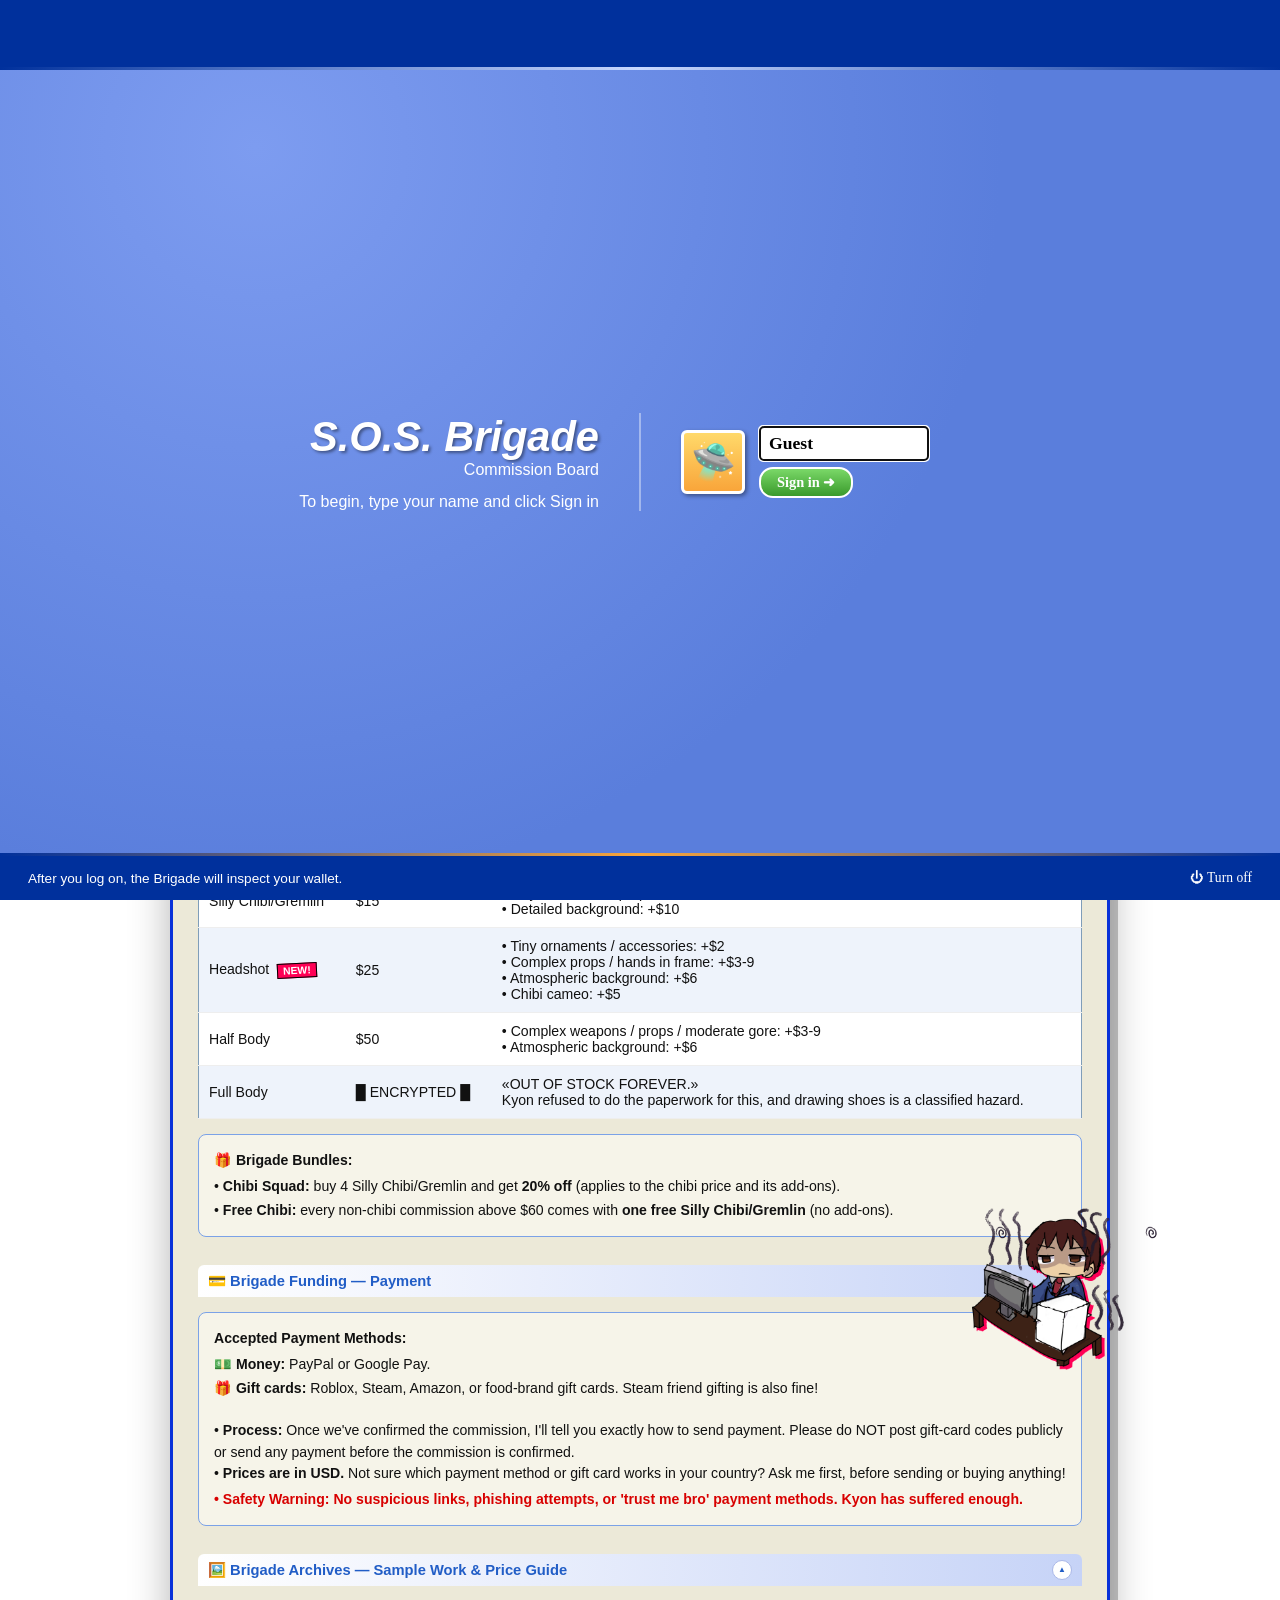
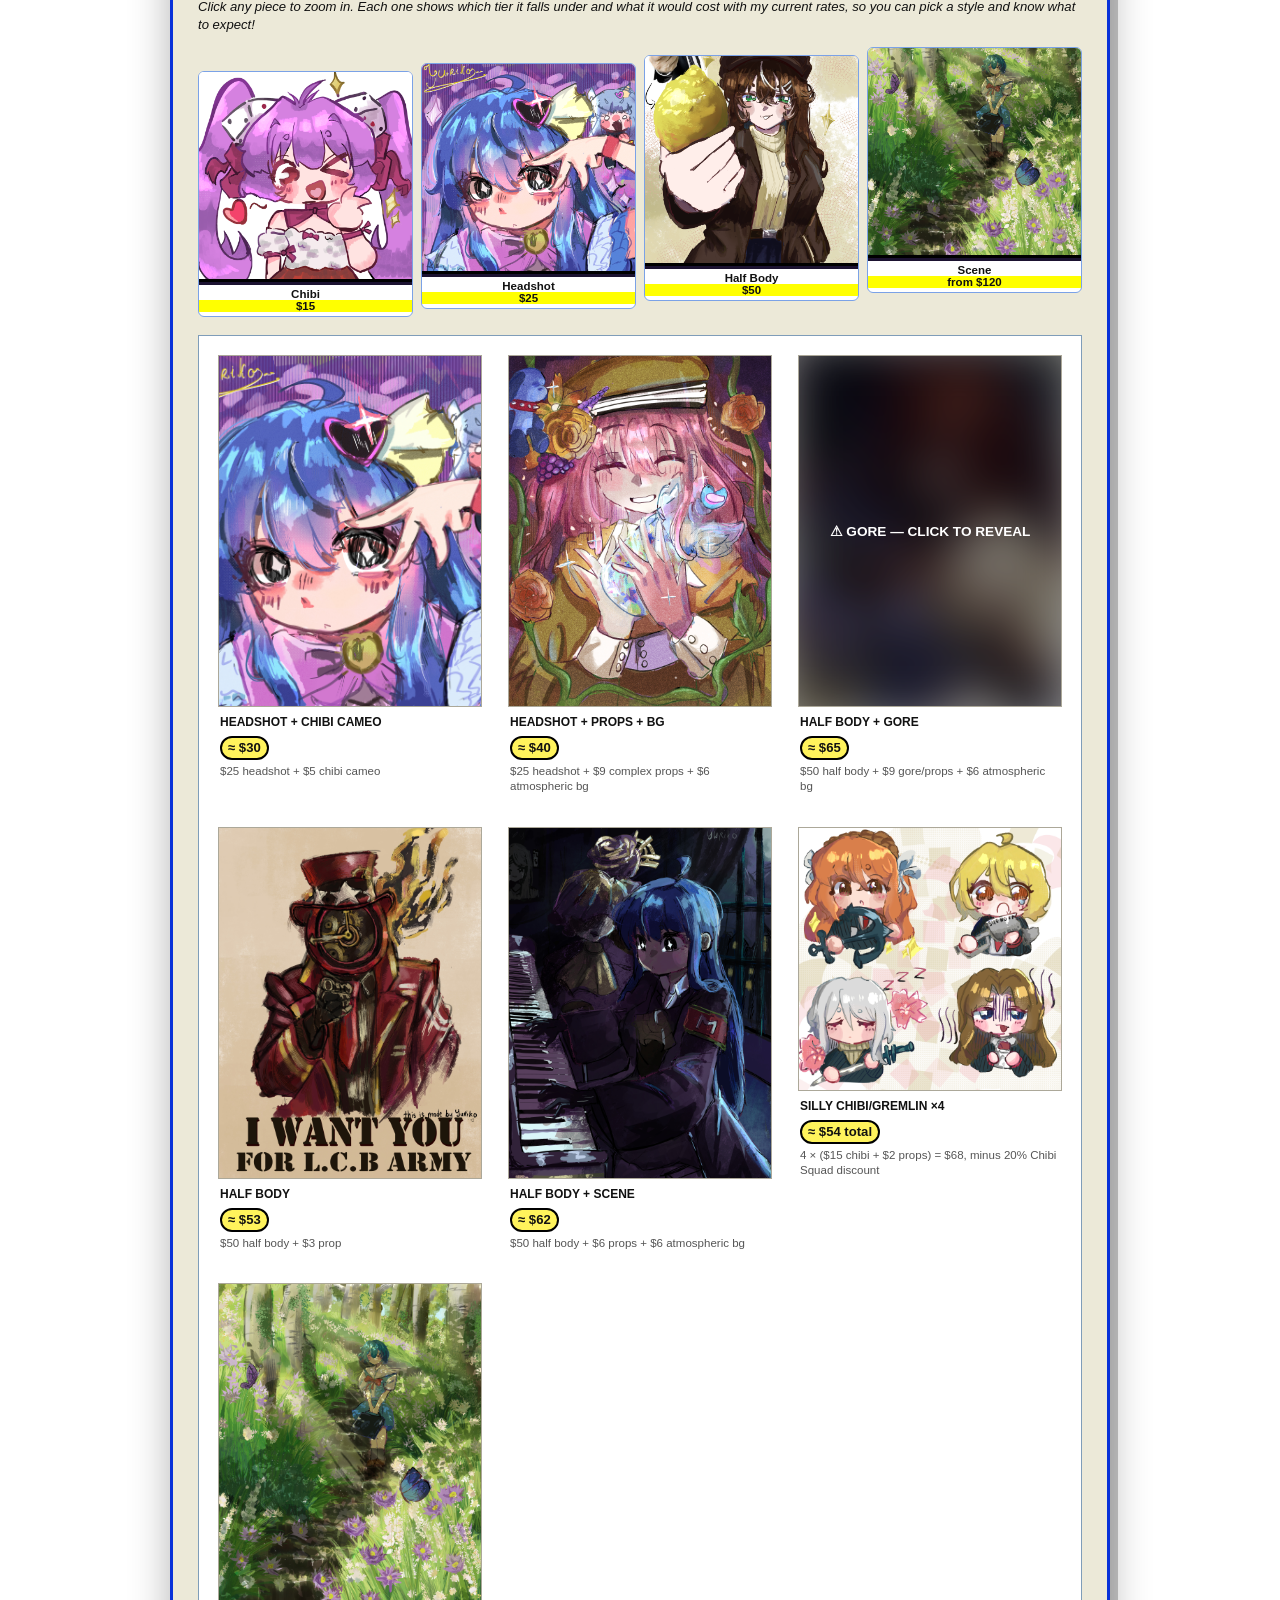
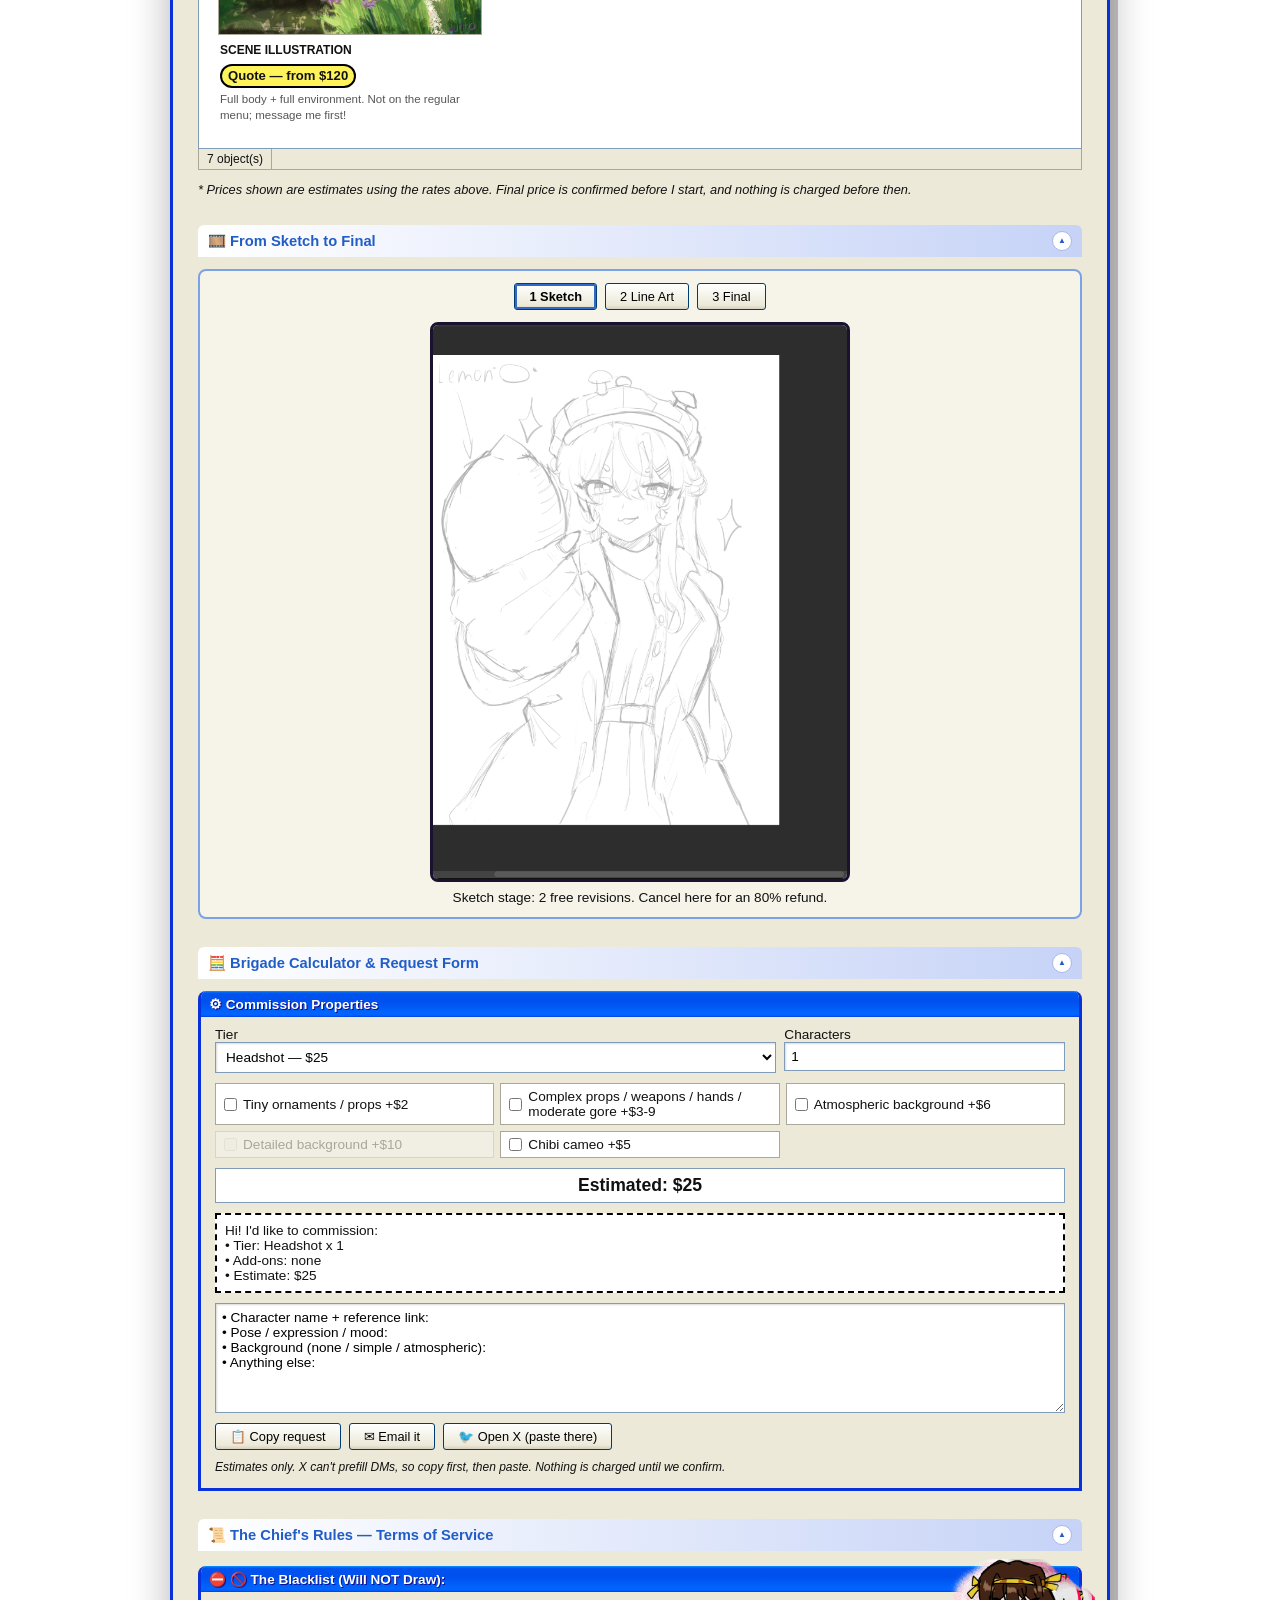
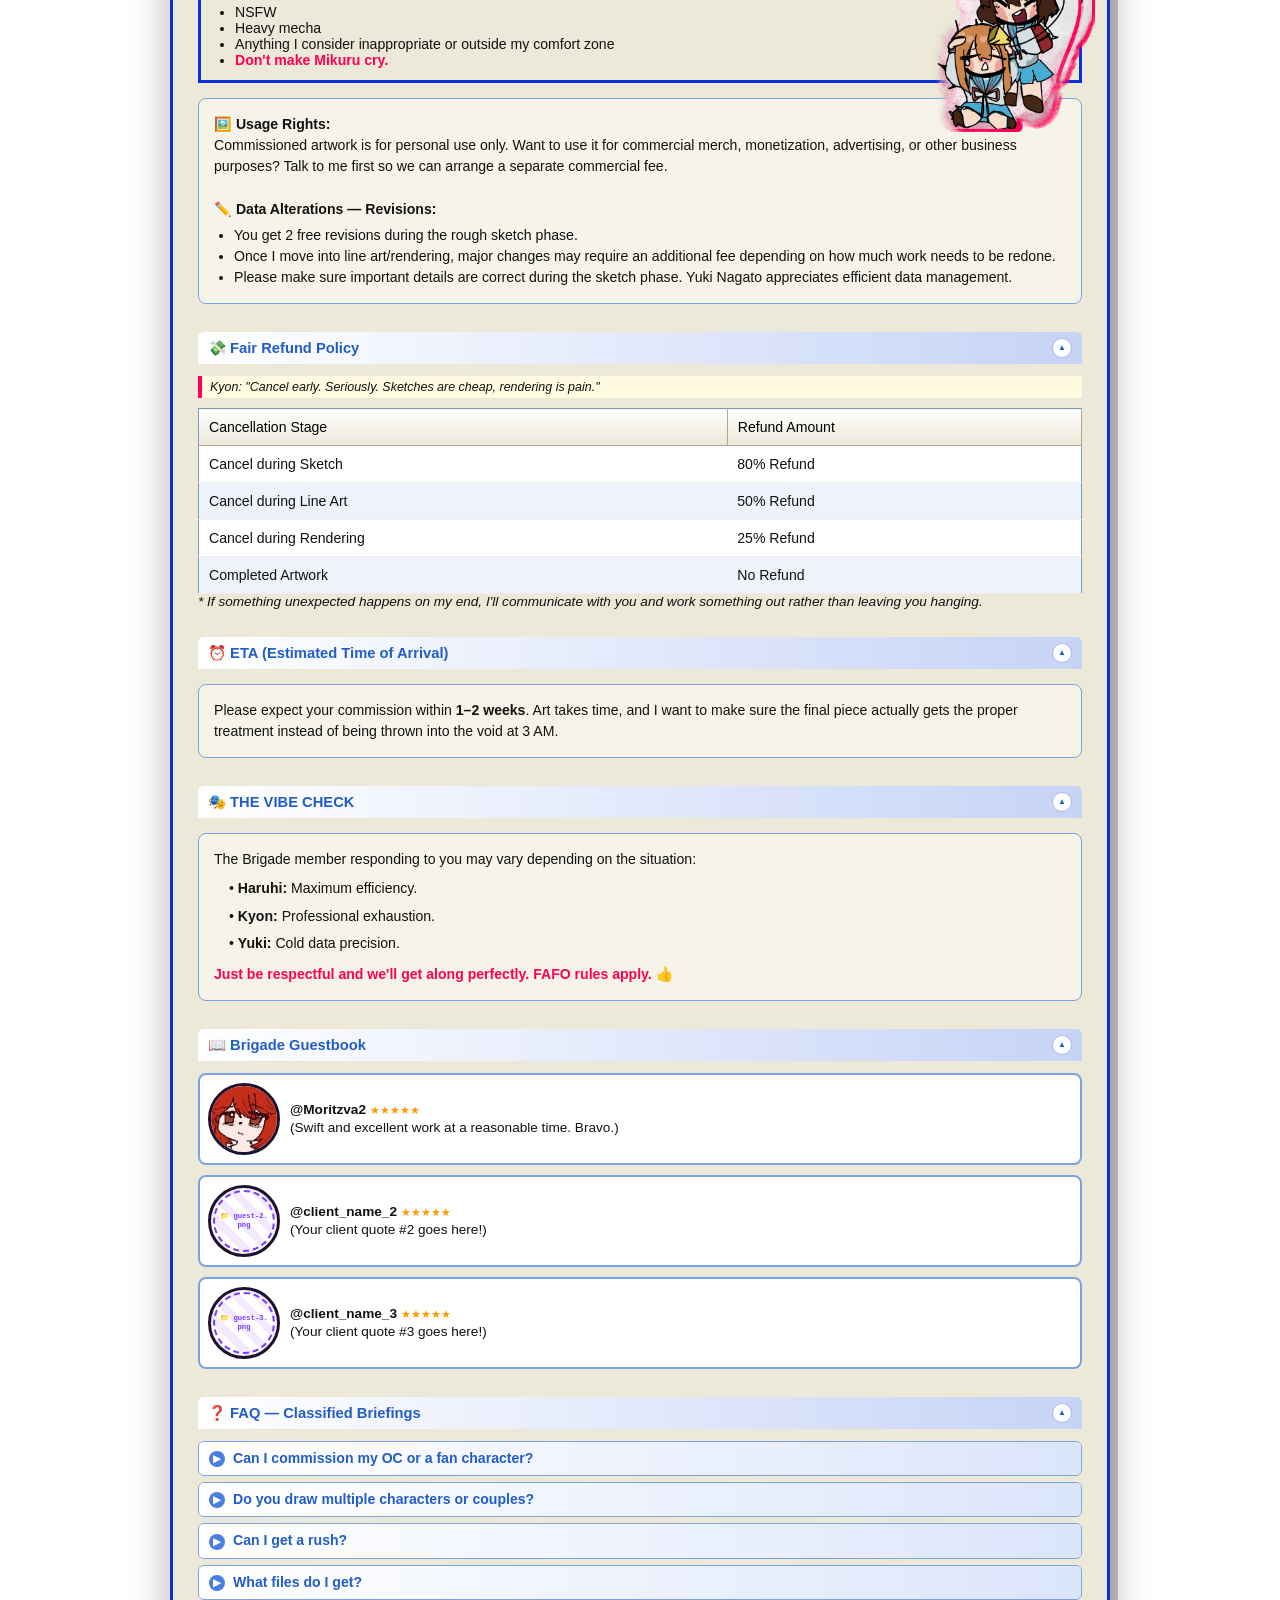
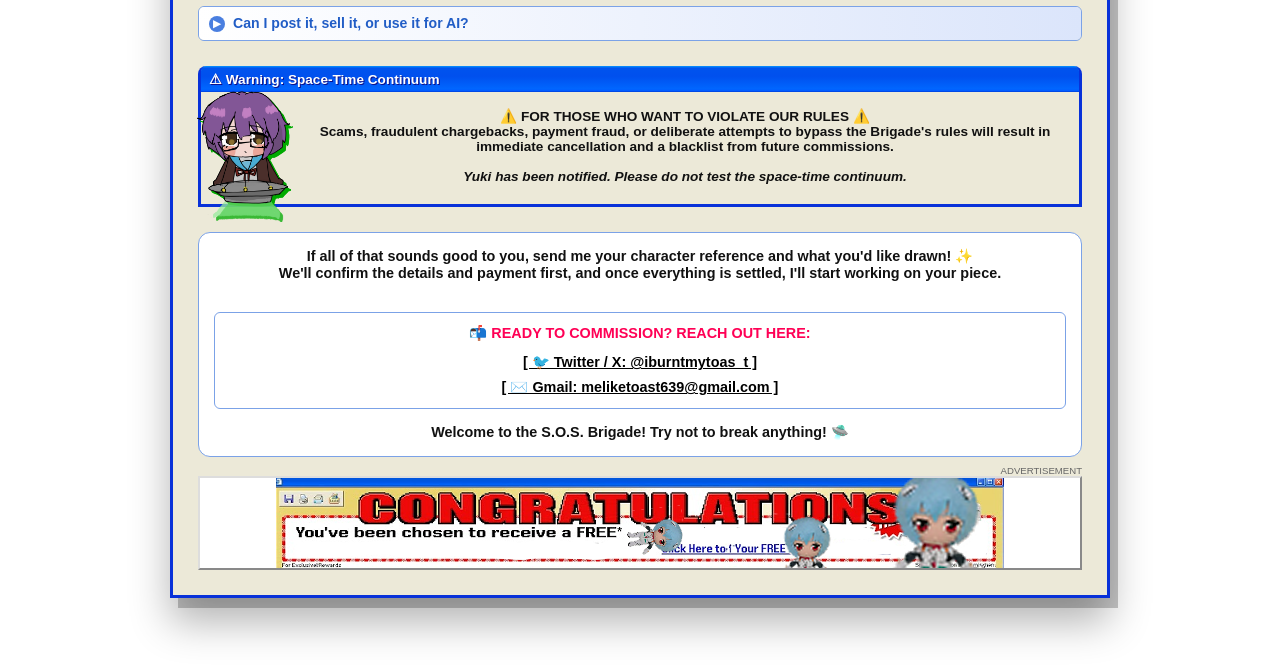
==== commit 15d511cb: "Update index.html" ====
--- a/index.html
+++ b/index.html
@@ -1027,7 +1027,7 @@
     const $ = id => document.getElementById(id);
 
     /* ====== EDIT ME: commission status (open / waitlist / closed) ====== */
-    const STATUS = { state: 'open', total: 5, taken: 3 };
+    const STATUS = { state: 'closed', total: 5, taken: 5 };
     $('status-bar').innerHTML = `<span class="status-badge st-${STATUS.state}">${STATUS.state}</span><span>Slots:</span><span class="slots">${Array.from({length: STATUS.total}, (_, i) => `<i class="slot${i < STATUS.taken ? ' taken' : ''}"></i>`).join('')}</span><span>${Math.max(STATUS.total - STATUS.taken, 0)}/${STATUS.total} open</span>`;
 
     /* THEME SOUND: opt-in only (no autoplay) */
@@ -1472,4 +1472,4 @@
     })();
   </script>
 </body>
-</html>+</html>
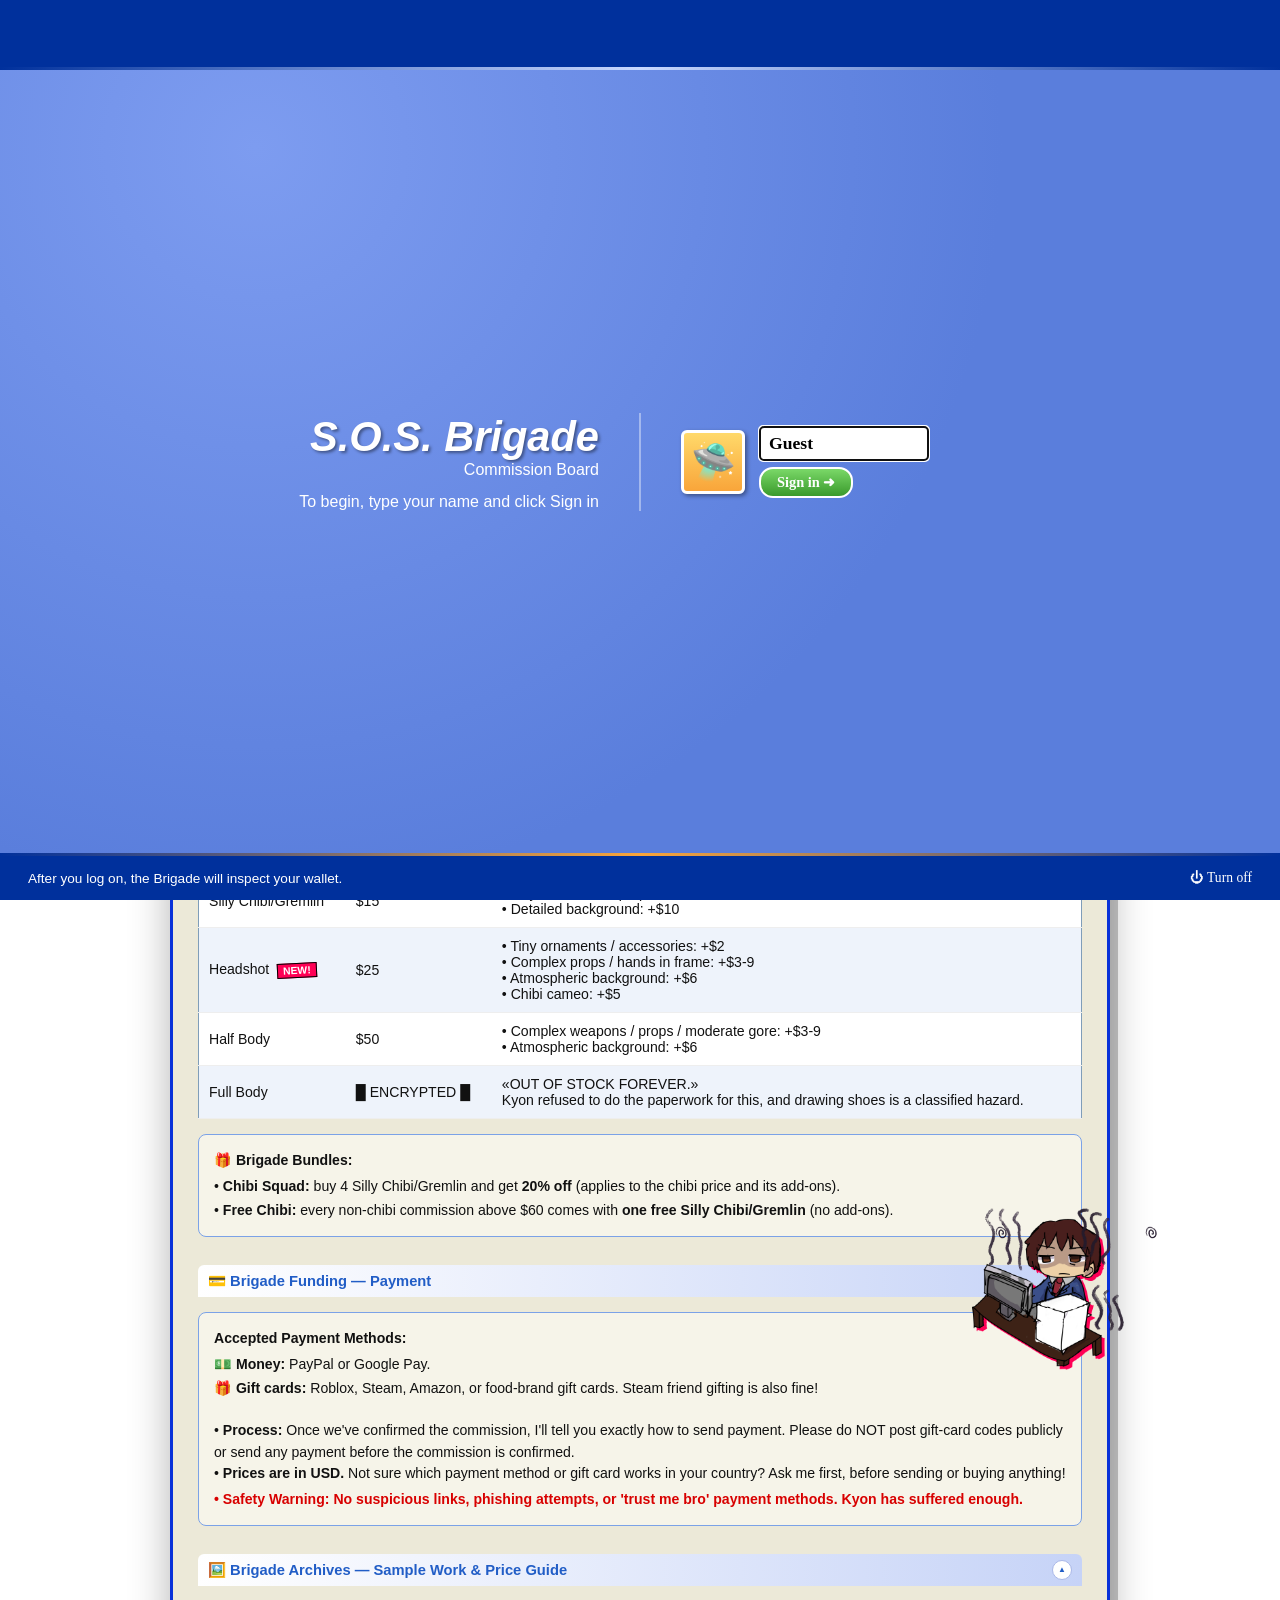
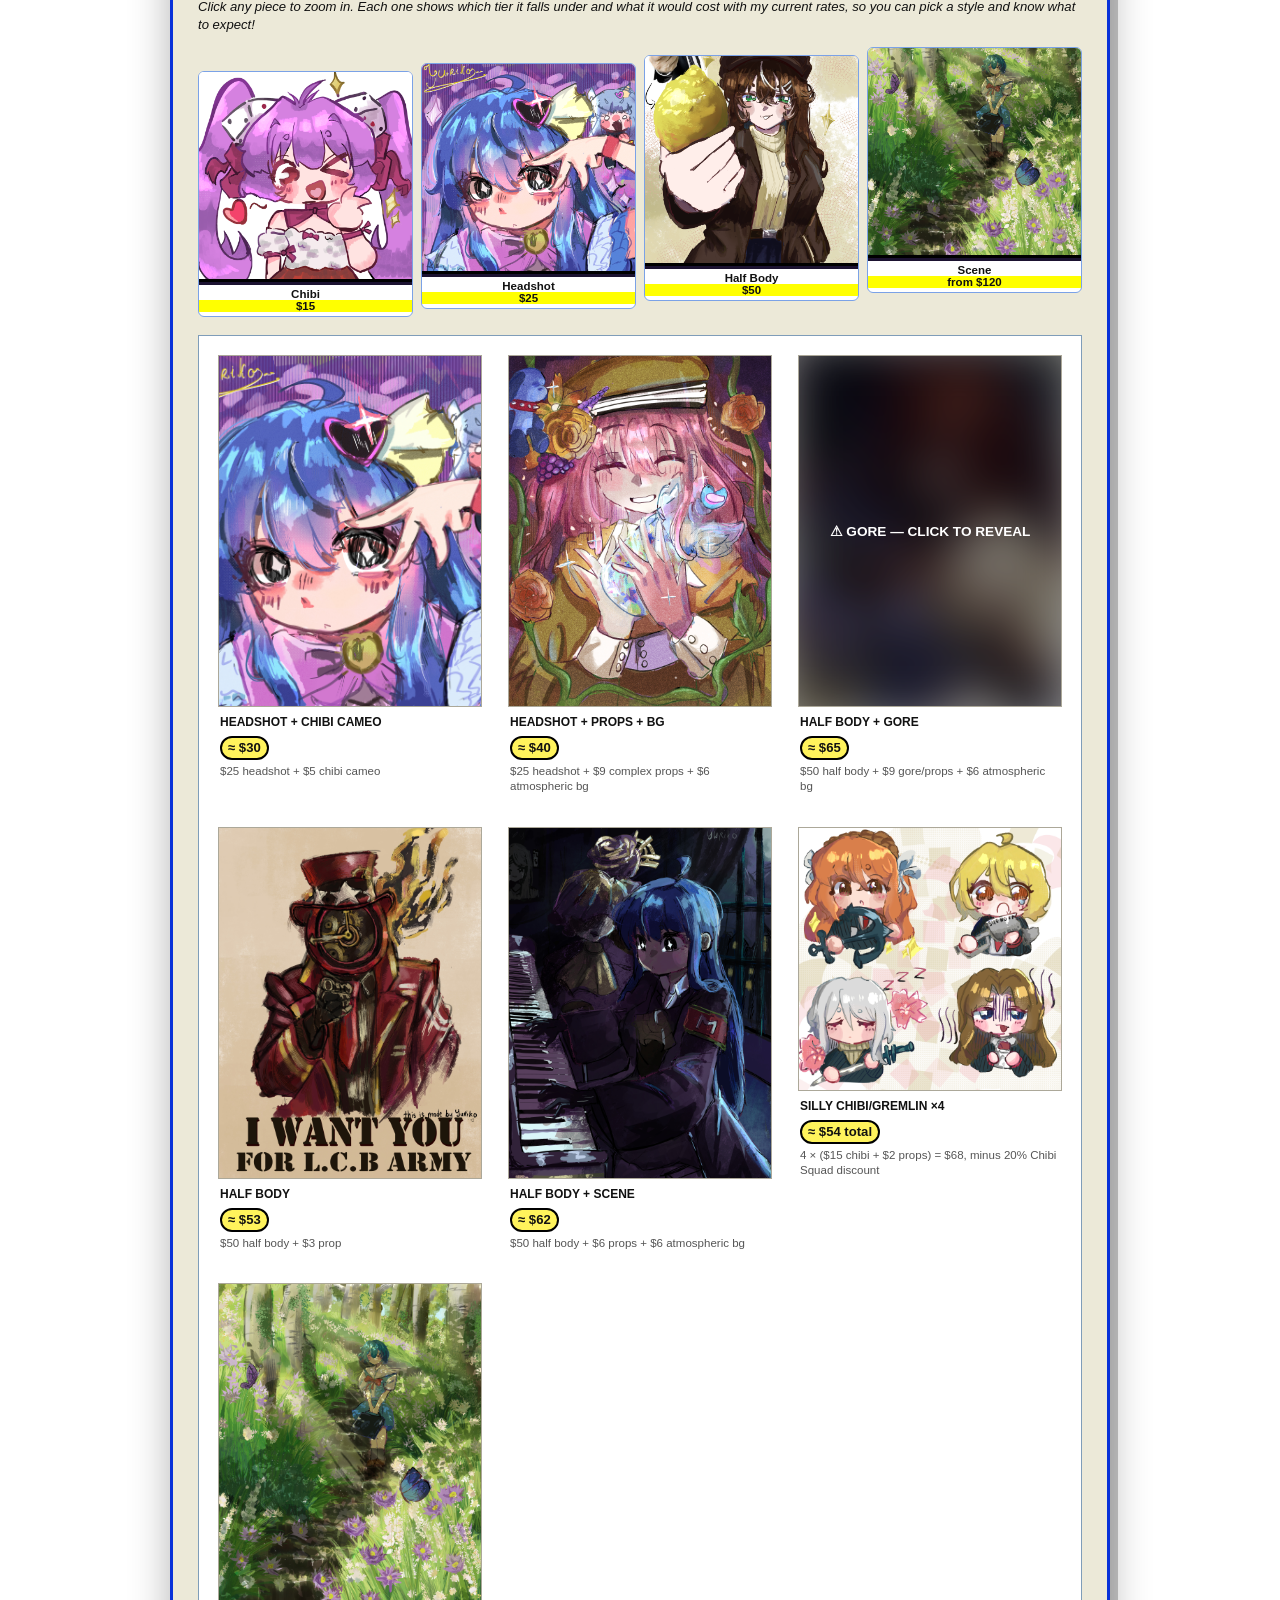
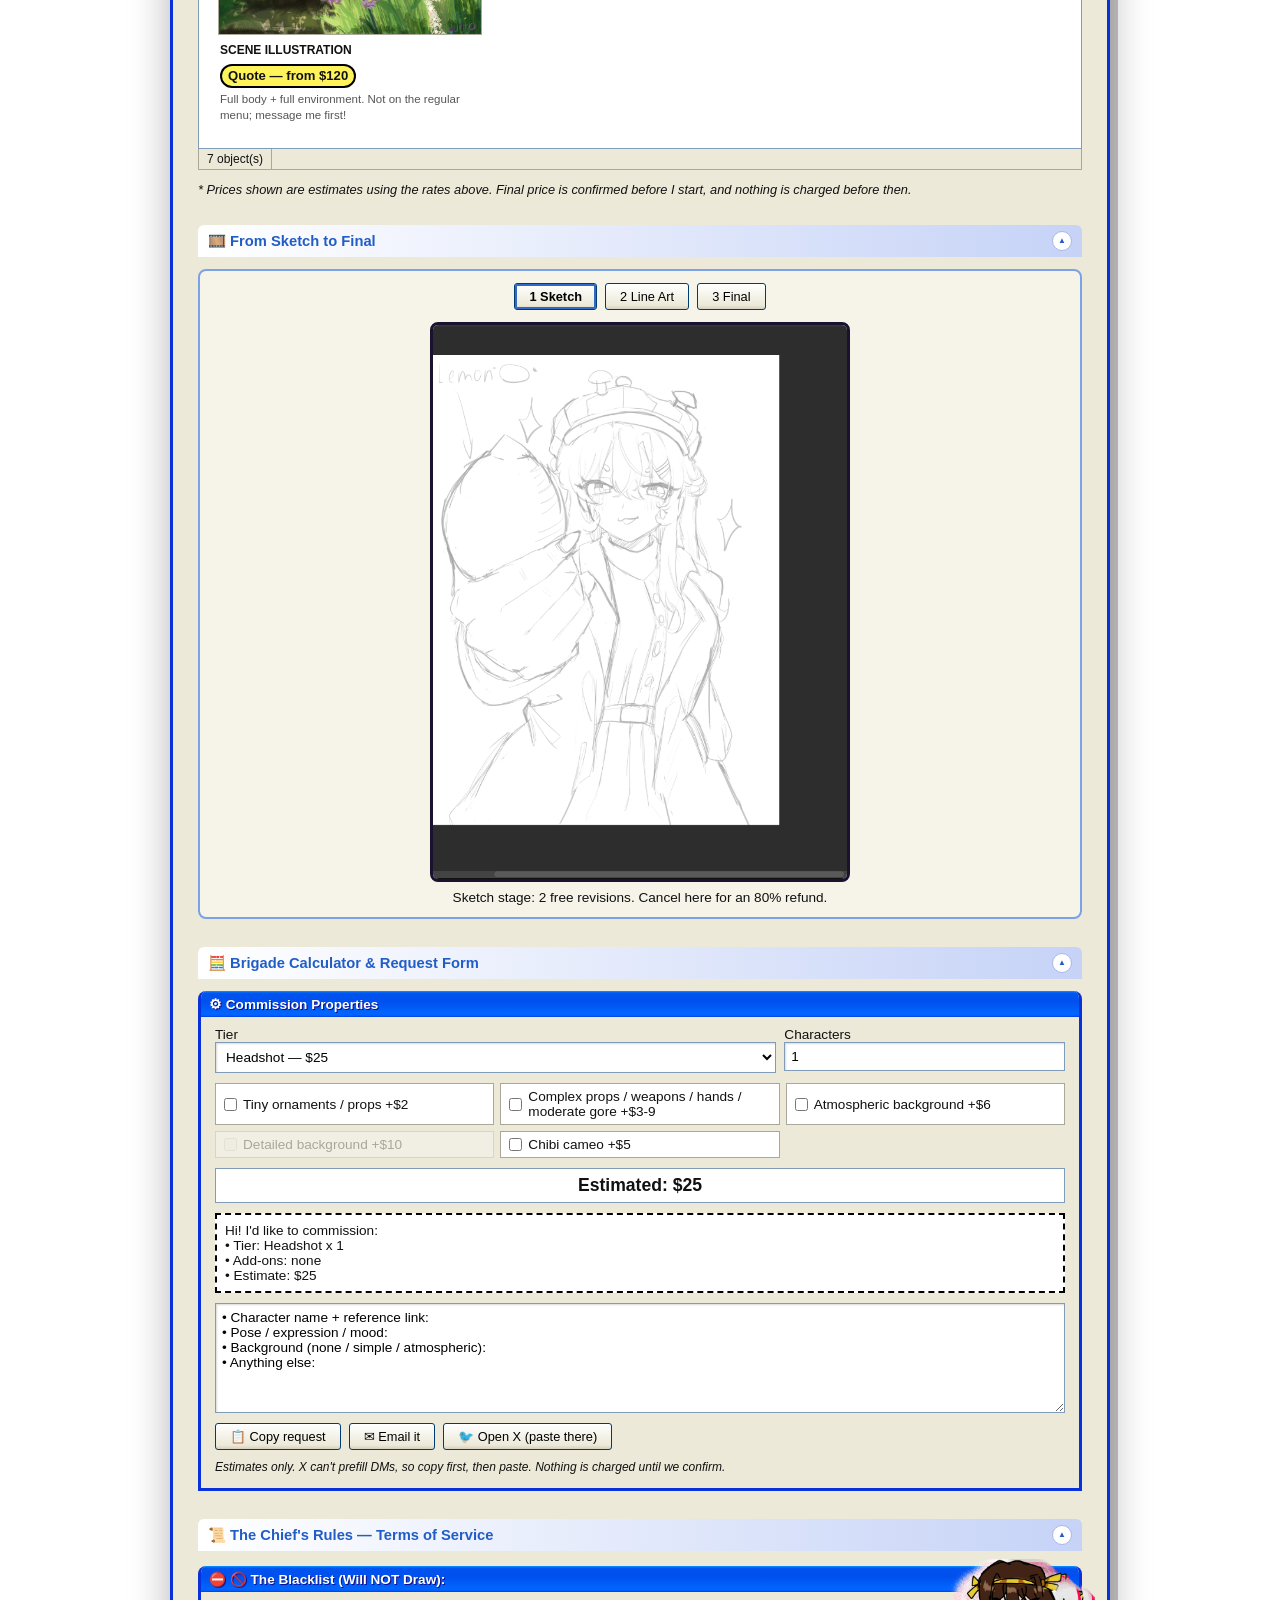
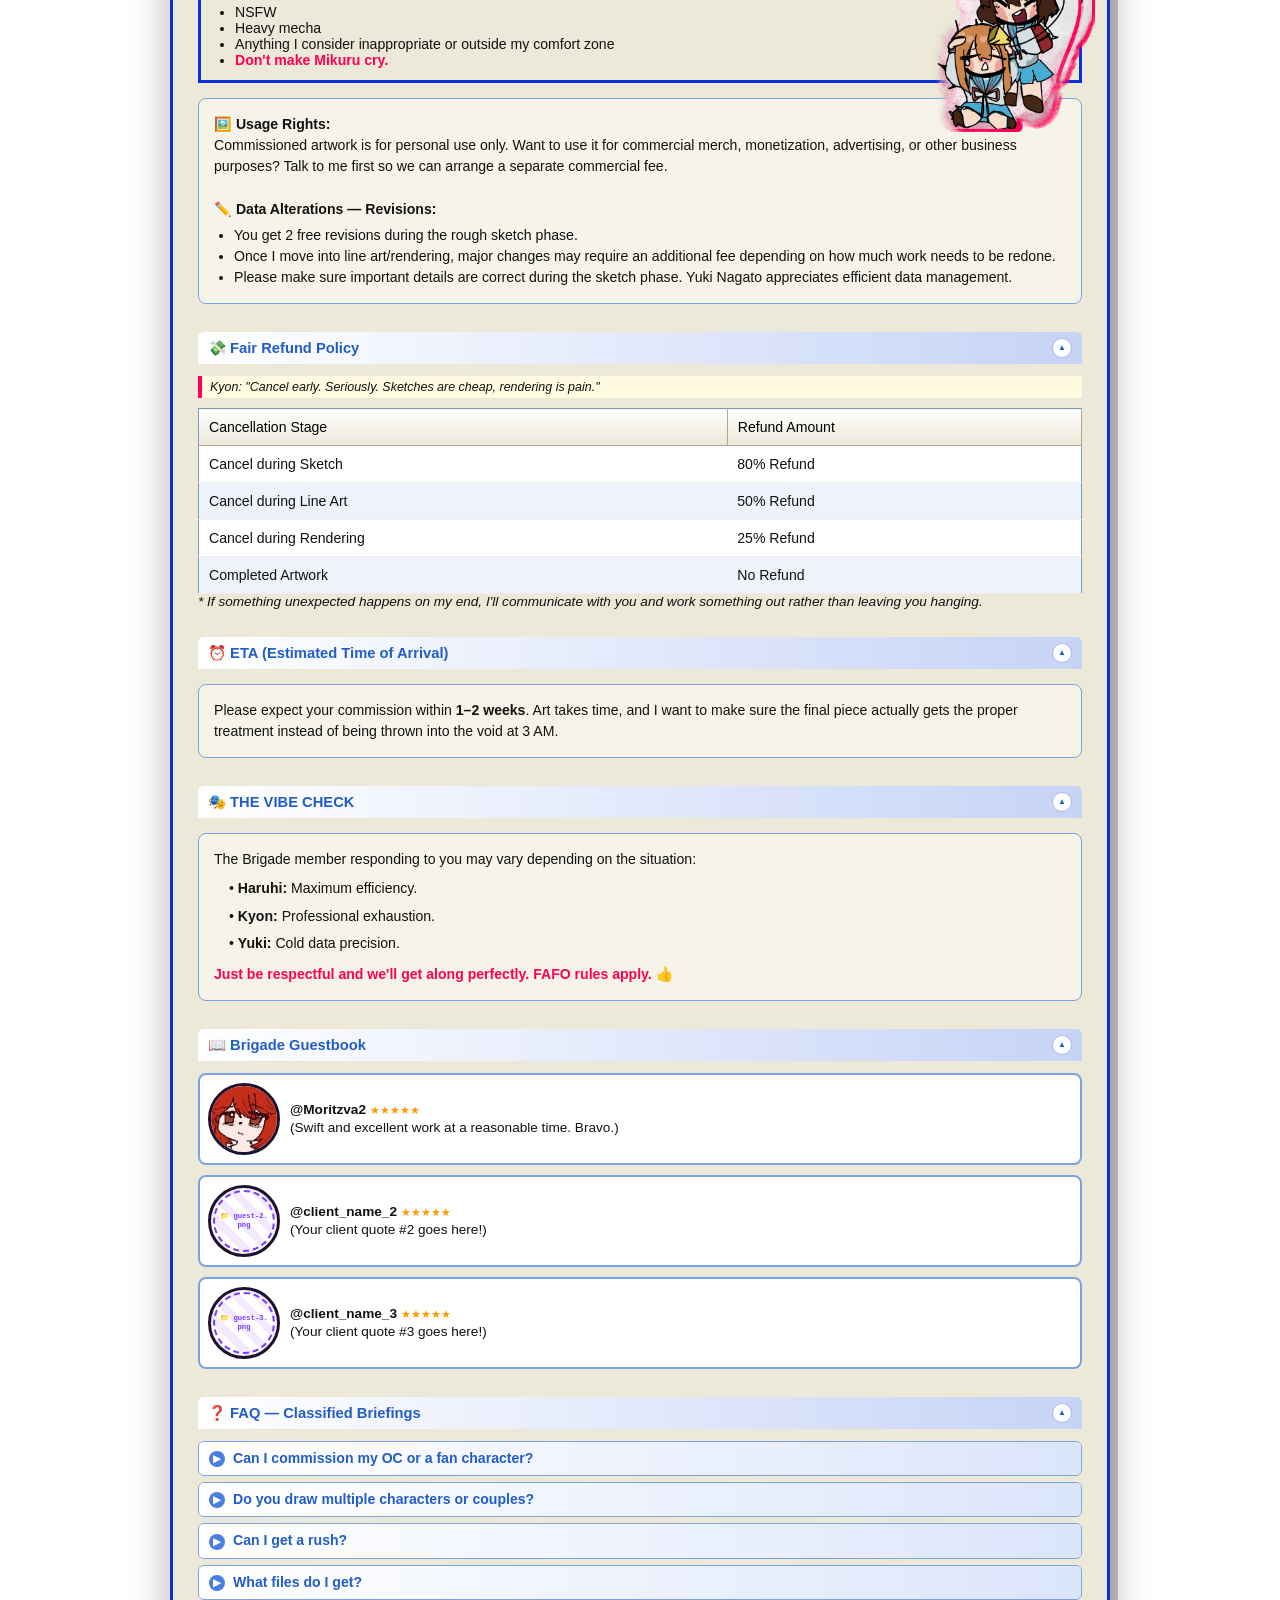
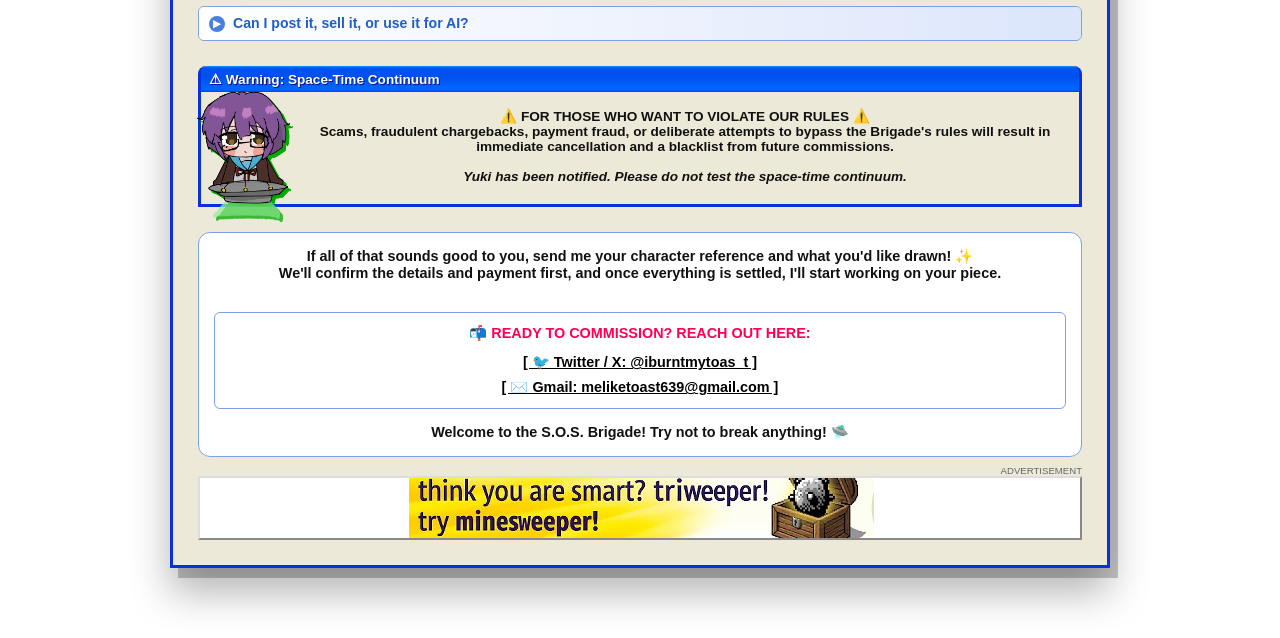
==== commit 88842414: "Update index.html" ====
--- a/index.html
+++ b/index.html
@@ -453,7 +453,7 @@
     .art-thumb.missing img{display:none}
     .art-thumb.missing::after{display:none}
     .art-thumb.missing .ph-name{display:flex;position:absolute;inset:6px;align-items:center;justify-content:center;text-align:center;padding:4px;font:700 .72rem/1.3 monospace;color:#7a3cff;border:2px dashed #7a3cff;border-radius:6px;word-break:break-all}
-  
+
     /* ===== v7: more Windows XP ===== */
     :root{--xp:linear-gradient(#0997ff,#0053ee 8%,#0050ee 40%,#06f 88%,#005bff 95%,#003dd7)}
     .xp-menu{margin:0 calc(var(--pad)*-1);padding:3px 10px;background:#ece9d8;border-bottom:1px solid #fff;display:flex;gap:10px;font-size:.78rem}
@@ -557,7 +557,7 @@
     .bsod p{margin-bottom:14px}
     .bs-t{background:#aaa;color:#00a;display:inline-block;padding:0 8px}
     .bsod .yuki-hint{color:#fff;font-style:normal}
-  
+
     /* ===== v8: login, ads, minesweeper ===== */
     #xp-msg{z-index:100010}
     body.lock{overflow:hidden}
@@ -602,7 +602,7 @@
     .ms-c.r{border:1px solid #808080;background:#bdbdbd;cursor:default}
     .ms-c.boom{background:#f00}
     .n1{color:#00f}.n2{color:#080}.n3{color:#f00}.n4{color:#008}.n5{color:#800}.n6{color:#088}.n7{color:#000}.n8{color:#808080}
-  
+
     /* ===== v9: image start button + sweeper icon ===== */
     .nav a.start{padding:0;margin:0 8px 0 0;background:none;border-radius:0;box-shadow:none;text-shadow:none}
     .nav a.start:hover{background:none;box-shadow:none}
@@ -615,16 +615,16 @@
     .dicon img{display:block;width:36px;height:36px;margin:0 auto 2px}
     .ms-ti{width:16px;height:16px;vertical-align:-3px}
     #startmenu button .ms-ti{margin-right:2px}
-  
+
     /* ===== v10: image ads ===== */
     .ad-slot{height:auto;min-height:60px;line-height:0;background:#fff}
     .ad-slot img{display:block;max-width:100%;height:auto;margin:0 auto}
     .ad-slot .bn{min-height:60px;line-height:1.2}
-  
+
     /* ===== v11: HQ notice hidden until it pops up ===== */
     .vgen-side-banner{display:none}
     .vgen-side-banner.show{display:block}
-  
+
     /* ===== v12: regional change ===== */
     .nav .regbtn{margin:0 6px 0 auto;align-self:center;white-space:nowrap;border:1px solid #fff;border-radius:3px;background:#1e52b7;color:#fff;font:.76rem Tahoma,sans-serif;padding:4px 10px;cursor:pointer}
     .nav .regbtn:hover{background:#3c81f3}
@@ -632,6 +632,26 @@
     #reg{display:none;position:fixed;inset:0;z-index:100010;background:rgba(0,0,0,.25);align-items:center;justify-content:center}
     #reg.on{display:flex}
     .reg-b{display:grid;gap:8px;padding:16px;background:#fff}
+
+    /* ===== v13: minesweeper game menu + custom field ===== */
+    .mswin{max-width:96vw}
+    .ms-body{max-width:96vw;max-height:72vh;overflow:auto}
+    .ms-menu{position:relative;display:flex;margin:0 -3px;padding:2px 4px;background:#ece9d8;border-bottom:1px solid #fff;font:12px Tahoma,sans-serif}
+    .ms-menu>button{border:0;background:none;font:inherit;padding:2px 8px;cursor:pointer}
+    .ms-menu>button:hover,.ms-menu>button[aria-expanded=true]{background:#316ac5;color:#fff}
+    .ms-dd{position:absolute;left:4px;top:100%;min-width:190px;z-index:5;padding:2px;background:#fff;border:1px solid #aca899;box-shadow:2px 3px 4px rgba(0,0,0,.3)}
+    .ms-dd[hidden]{display:none}
+    .ms-dd button{display:flex;gap:6px;width:100%;padding:3px 12px 3px 4px;border:0;background:none;color:#000;text-align:left;font:12px Tahoma,sans-serif;cursor:pointer}
+    .ms-dd button:hover,.ms-dd button:focus-visible{background:#316ac5;color:#fff;outline:0}
+    .ms-dd .ck{width:12px;visibility:hidden}
+    .ms-dd .on .ck{visibility:visible}
+    .ms-dd hr{border:0;border-top:1px solid #ccc;margin:2px 4px}
+    #ms-cf{position:fixed;inset:0;z-index:100005;display:flex;align-items:center;justify-content:center;background:rgba(0,0,0,.25)}
+    #ms-cf[hidden]{display:none}
+    .cf-b{display:grid;grid-template-columns:auto 80px auto;gap:8px 10px;align-items:center;padding:16px;background:#fff;font:12px Tahoma,sans-serif}
+    .cf-b input{font:inherit;padding:3px 4px;border:1px solid #7f9db9;border-radius:0;box-shadow:inset 1px 1px 2px rgba(0,0,0,.15)}
+    .cf-b small{color:#666}
+    .cf-err{grid-column:1/-1;min-height:1.2em;color:#d80000;font-weight:700}
   </style>
 </head>
 <body>
@@ -1027,7 +1047,7 @@
     const $ = id => document.getElementById(id);
 
     /* ====== EDIT ME: commission status (open / waitlist / closed) ====== */
-    const STATUS = { state: 'closed', total: 5, taken: 5 };
+    const STATUS = { state: 'closed', total: 5, taken: 5	};
     $('status-bar').innerHTML = `<span class="status-badge st-${STATUS.state}">${STATUS.state}</span><span>Slots:</span><span class="slots">${Array.from({length: STATUS.total}, (_, i) => `<i class="slot${i < STATUS.taken ? ' taken' : ''}"></i>`).join('')}</span><span>${Math.max(STATUS.total - STATUS.taken, 0)}/${STATUS.total} open</span>`;
 
     /* THEME SOUND: opt-in only (no autoplay) */
@@ -1311,10 +1331,34 @@
   <button id="ms-ico" class="dicon" type="button"><img src="sweeper.svg" alt="">Minesweeper</button>
   <div id="ms-win" class="mswin" hidden>
     <div class="ms-tb" id="ms-tb"><span><img class="ms-ti" src="sweeper.svg" alt=""> Minesweeper</span><button id="ms-x" type="button" aria-label="Close Minesweeper">×</button></div>
+    <div class="ms-menu">
+      <button id="ms-gm" type="button" aria-haspopup="true" aria-expanded="false">Game</button>
+      <div class="ms-dd" id="ms-dd" hidden>
+        <button type="button" data-lv="n"><span class="ck">✓</span>New</button>
+        <hr>
+        <button type="button" data-lv="b" class="on"><span class="ck">✓</span>Beginner (9×9, 10 mines)</button>
+        <button type="button" data-lv="i"><span class="ck">✓</span>Intermediate (16×16, 40)</button>
+        <button type="button" data-lv="e"><span class="ck">✓</span>Expert (30×16, 99)</button>
+        <button type="button" data-lv="c"><span class="ck">✓</span>Custom…</button>
+      </div>
+    </div>
     <div class="ms-body">
       <div class="ms-top"><span class="lcd" id="ms-mines" aria-label="Mines left">010</span><button id="ms-face" type="button" aria-label="New game">🙂</button><span class="lcd" id="ms-time" aria-label="Seconds">000</span></div>
       <div id="ms-grid"></div>
       <button class="btn" id="ms-flag" type="button">🚩 Flag mode: off</button>
+    </div>
+  </div>
+
+  <div id="ms-cf" role="dialog" aria-modal="true" aria-labelledby="ms-cft" hidden>
+    <div class="mb">
+      <div class="mt" id="ms-cft">Custom Field</div>
+      <div class="cf-b">
+        <label for="cf-h">Height:</label><input id="cf-h" type="number" min="9" max="24"><small>9–24</small>
+        <label for="cf-w">Width:</label><input id="cf-w" type="number" min="9" max="30"><small>9–30</small>
+        <label for="cf-m">Mines:</label><input id="cf-m" type="number" min="10"><small id="cf-mh">10–64</small>
+        <div class="cf-err" id="cf-err" aria-live="polite"></div>
+      </div>
+      <div class="mr"><button class="btn" id="cf-ok" type="button">OK</button> <button class="btn" id="cf-no" type="button">Cancel</button></div>
     </div>
   </div>
 
@@ -1323,7 +1367,7 @@
     /* login */
     const login = $('login'), lockEls = document.querySelectorAll('.board-container,.nav,.fab,.snd,.vgen-side-banner');
     document.body.classList.add('lock'); lockEls.forEach(e => { e.inert = true; });
-    /* HQ notice balloon: pops up 5 seconds after sign-in, with a sound */
+    /* HQ notice balloon: pops up 10 seconds after sign-in, with a sound */
     const noticeEl = document.querySelector('.vgen-side-banner');
     let noticeSnd;
     function showNotice() {
@@ -1339,7 +1383,7 @@
       noticeSnd = new Audio('notify.mp3'); noticeSnd.preload = 'auto';
       $('lg-wt').textContent = 'Welcome, ' + n;
       login.classList.add('wel');
-      setTimeout(() => { login.classList.add('out'); document.body.classList.remove('lock'); lockEls.forEach(e => { e.inert = false; }); if (innerWidth >= 1440) openMs(); setTimeout(showNotice, 5000); }, 2200);
+      setTimeout(() => { login.classList.add('out'); document.body.classList.remove('lock'); lockEls.forEach(e => { e.inert = false; }); if (innerWidth >= 1440) openMs(); setTimeout(showNotice, 10000); }, 2200);
       setTimeout(() => login.remove(), 2800);
     };
     $('lg-go').onclick = signIn;
@@ -1348,12 +1392,18 @@
     $('lg-user').focus();
 
     /* random banner ads */
-    /* ===== EDIT ME: your ads. Put a link in href to make an ad clickable. ===== */
+    /* ===== EDIT ME: your ads =====
+       src    = the image file
+       href   = put a link here to make the ad open a website (leave '' for none)
+       icon   = emoji shown in the popup
+       text   = popup message (\n = new line)
+       action = 'minesweeper' opens the Minesweeper game instead of a popup */
     const ADS = [
-      { src: 'ad-1.png', href: '' },
-      { src: 'ad-2.png', href: '' }
+      { src: 'ad-1.png', href: '', icon: '📢', text: 'You received nothing!\nKyon is sorry. Haruhi is not.' },
+      { src: 'ad-2.png', href: '', icon: '🛸', text: 'Haruhi said you should commission rather than getting Rei!' },
+      { src: 'ad-3.png', href: '', action: 'minesweeper' },
+      { src: 'ad-4.png', href: '', icon: '💢', text: 'Focus on commissioning!!!\n- Haruhi' }
     ];
-    const AD_MSG = ['Ad clicked! Kyon says you have won absolutely nothing.', 'Congratulations! You have been enrolled in 0 newsletters.', 'This ad would like you to commission an artist instead.'];
     function mkAd(start) {
       const w = document.createElement('div'); w.className = 'ad-wrap';
       w.innerHTML = '<small class="ad-lbl">ADVERTISEMENT</small><div class="ad-slot" role="button" tabindex="0" aria-label="Advertisement"></div>';
@@ -1365,29 +1415,31 @@
         s.replaceChildren(img);
       };
       const noSnd = new Audio('no.mp3');
-	  const click = () => {
-	  // play "no" every time an ad box is pressed
-	  noSnd.currentTime = 0;
-	  noSnd.play().catch(() => {});
-	  const ad = ADS[cur];
-	  if (ad.href) window.open(ad.href, '_blank', 'noopener');
-	  else msg('Brigade Ads', '📢', AD_MSG[Math.floor(Math.random() * AD_MSG.length)]);
-	  };
-      const next = () => { if (ADS.length > 1) { let i; do { i = Math.floor(Math.random() * ADS.length); } while (i === cur); cur = i; } show(); };
+      const click = () => {
+        // play "no" every time an ad box is pressed
+        noSnd.currentTime = 0;
+        noSnd.play().catch(() => {});
+        const ad = ADS[cur];
+        if (ad.href) window.open(ad.href, '_blank', 'noopener');
+        else if (ad.action === 'minesweeper') openMs();
+        else msg('Brigade Ads', ad.icon || '📢', ad.text);
+      };
+      const next = () => { cur = (cur + 1) % ADS.length; show(); }; // both slots step together, so the two ads trade places and never match
       show(); s.onclick = click; s.onkeydown = e => { if (e.key === 'Enter') click(); };
-      if (!matchMedia('(prefers-reduced-motion:reduce)').matches) setInterval(next, 8000 + Math.random() * 3000);
+      setInterval(next, 9000);
       return w;
     }
     document.querySelector('.addr').insertAdjacentElement('afterend', mkAd(0));
-    document.querySelector('.footer-msg').insertAdjacentElement('afterend', mkAd(1));
-
-    /* minesweeper (9x9, 10 mines) */
+    document.querySelector('.footer-msg').insertAdjacentElement('afterend', mkAd(2));
+
+    /* minesweeper (beginner / intermediate / expert / custom) */
     (() => {
-      const W = 9, H = 9, M = 10, el = $('ms-grid'), face = $('ms-face'), win = $('ms-win');
+      let W = 9, H = 9, M = 10;
+      const el = $('ms-grid'), face = $('ms-face'), win = $('ms-win');
       let g, over, won, started, t, timer, flags, flagMode = false;
       const pad = n => String(Math.max(0, Math.min(999, n))).padStart(3, '0');
       const nb = i => { const x = i % W, y = (i / W) | 0, a = []; for (let dy = -1; dy <= 1; dy++) for (let dx = -1; dx <= 1; dx++) { const X = x + dx, Y = y + dy; if ((dx || dy) && X >= 0 && X < W && Y >= 0 && Y < H) a.push(Y * W + X); } return a; };
-      function init() { clearInterval(timer); g = Array.from({ length: W * H }, () => ({ m: 0, r: 0, f: 0, n: 0 })); over = won = started = false; t = 0; flags = 0; paint(); }
+      function init() { clearInterval(timer); el.style.gridTemplateColumns = `repeat(${W},22px)`; g = Array.from({ length: W * H }, () => ({ m: 0, r: 0, f: 0, n: 0 })); over = won = started = false; t = 0; flags = 0; paint(); }
       function paint() {
         const fi = document.activeElement && document.activeElement.dataset ? document.activeElement.dataset.i : null;
         el.innerHTML = g.map((c, i) => {
@@ -1437,7 +1489,50 @@
       });
       sm.querySelector('hr').insertAdjacentHTML('beforebegin', '<button type="button" id="msb"><img class="ms-ti" src="sweeper.svg" alt=""> Minesweeper</button>');
       $('msb').onclick = () => { sm.classList.remove('on'); openMs(); };
-      init();
+
+      /* game menu + custom field */
+      const LV = { b: [9, 9, 10], i: [16, 16, 40], e: [30, 16, 99] };
+      const dd = $('ms-dd'), gm = $('ms-gm'), cf = $('ms-cf');
+      const closeDd = () => { dd.hidden = true; gm.setAttribute('aria-expanded', 'false'); };
+      function setField(w, h, m, key) {
+        W = w; H = h; M = m;
+        try { localStorage.setItem('sos_ms', JSON.stringify([w, h, m, key])); } catch (e) {}
+        dd.querySelectorAll('[data-lv]').forEach(b => b.classList.toggle('on', b.dataset.lv === key));
+        init();
+        if (innerWidth < 1440) win.style.left = Math.max(8, (innerWidth - win.offsetWidth) / 2) + 'px';
+      }
+      gm.onclick = e => { e.stopPropagation(); dd.hidden = !dd.hidden; gm.setAttribute('aria-expanded', String(!dd.hidden)); };
+      document.addEventListener('click', e => { if (!dd.contains(e.target)) closeDd(); });
+      dd.addEventListener('click', e => {
+        const b = e.target.closest('[data-lv]'); if (!b) return;
+        closeDd(); const k = b.dataset.lv;
+        if (k === 'n') init();
+        else if (k === 'c') openCf();
+        else setField(...LV[k], k);
+      });
+      const maxMines = (w, h) => (w - 1) * (h - 1);
+      function openCf() {
+        $('cf-h').value = H; $('cf-w').value = W; $('cf-m').value = M; $('cf-err').textContent = '';
+        $('cf-mh').textContent = '10–' + maxMines(W, H);
+        cf.hidden = false; $('cf-h').focus(); $('cf-h').select();
+      }
+      const okCf = () => {
+        const h = +$('cf-h').value, w = +$('cf-w').value, m = +$('cf-m').value, err = $('cf-err');
+        if (!(Number.isInteger(h) && h >= 9 && h <= 24)) return err.textContent = 'Height must be 9 to 24.';
+        if (!(Number.isInteger(w) && w >= 9 && w <= 30)) return err.textContent = 'Width must be 9 to 30.';
+        const mx = maxMines(w, h);
+        if (!(Number.isInteger(m) && m >= 10 && m <= mx)) return err.textContent = 'Mines must be 10 to ' + mx + ' for this size.';
+        cf.hidden = true; setField(w, h, m, 'c');
+      };
+      $('cf-ok').onclick = okCf; $('cf-no').onclick = () => { cf.hidden = true; };
+      cf.addEventListener('keydown', e => { if (e.key === 'Enter') okCf(); if (e.key === 'Escape') cf.hidden = true; });
+      ['cf-h', 'cf-w'].forEach(id => $(id).addEventListener('input', () => { $('cf-mh').textContent = '10–' + maxMines(+$('cf-w').value || 9, +$('cf-h').value || 9); }));
+
+      /* restore last field */
+      let saved = null;
+      try { saved = JSON.parse(localStorage.getItem('sos_ms')); } catch (e) {}
+      if (saved && saved[0] >= 9 && saved[0] <= 30 && saved[1] >= 9 && saved[1] <= 24 && saved[2] >= 10 && saved[2] <= maxMines(saved[0], saved[1])) setField(saved[0], saved[1], saved[2], saved[3]);
+      else init();
     })();
   </script>
 
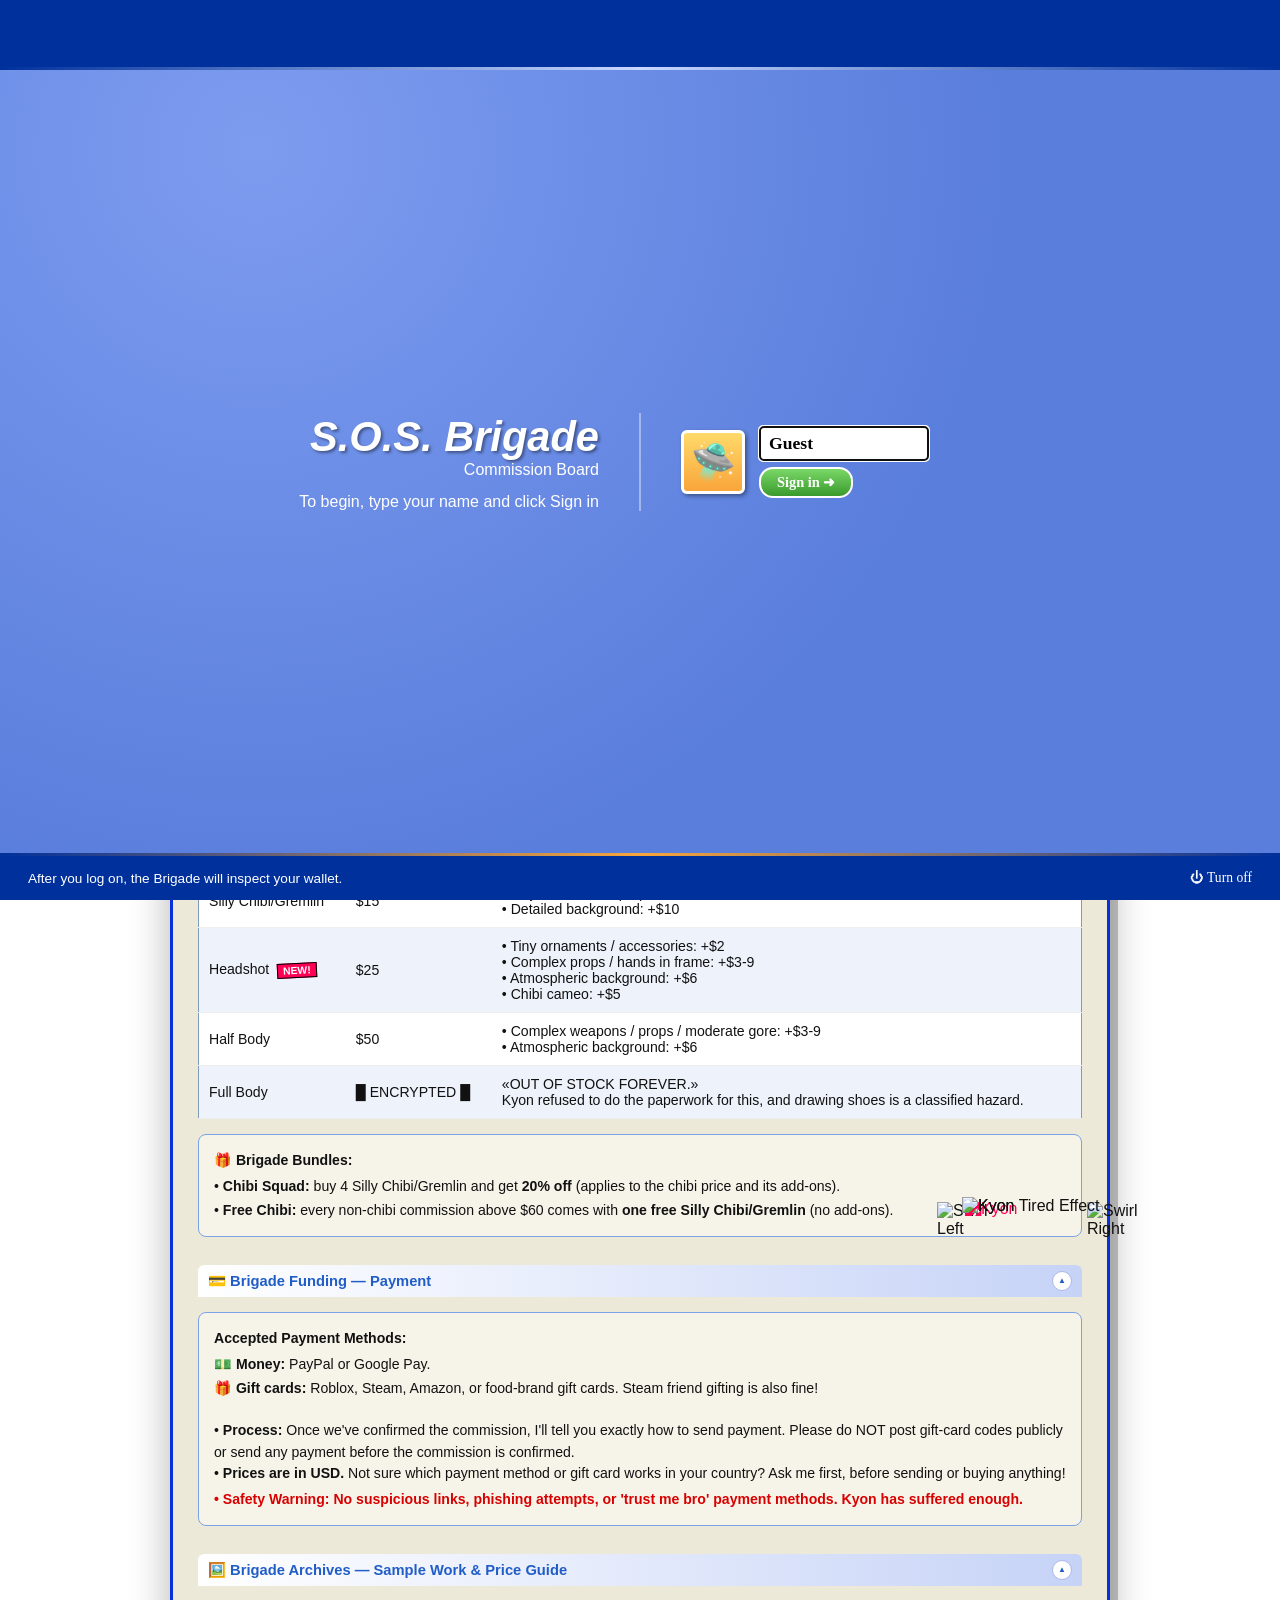
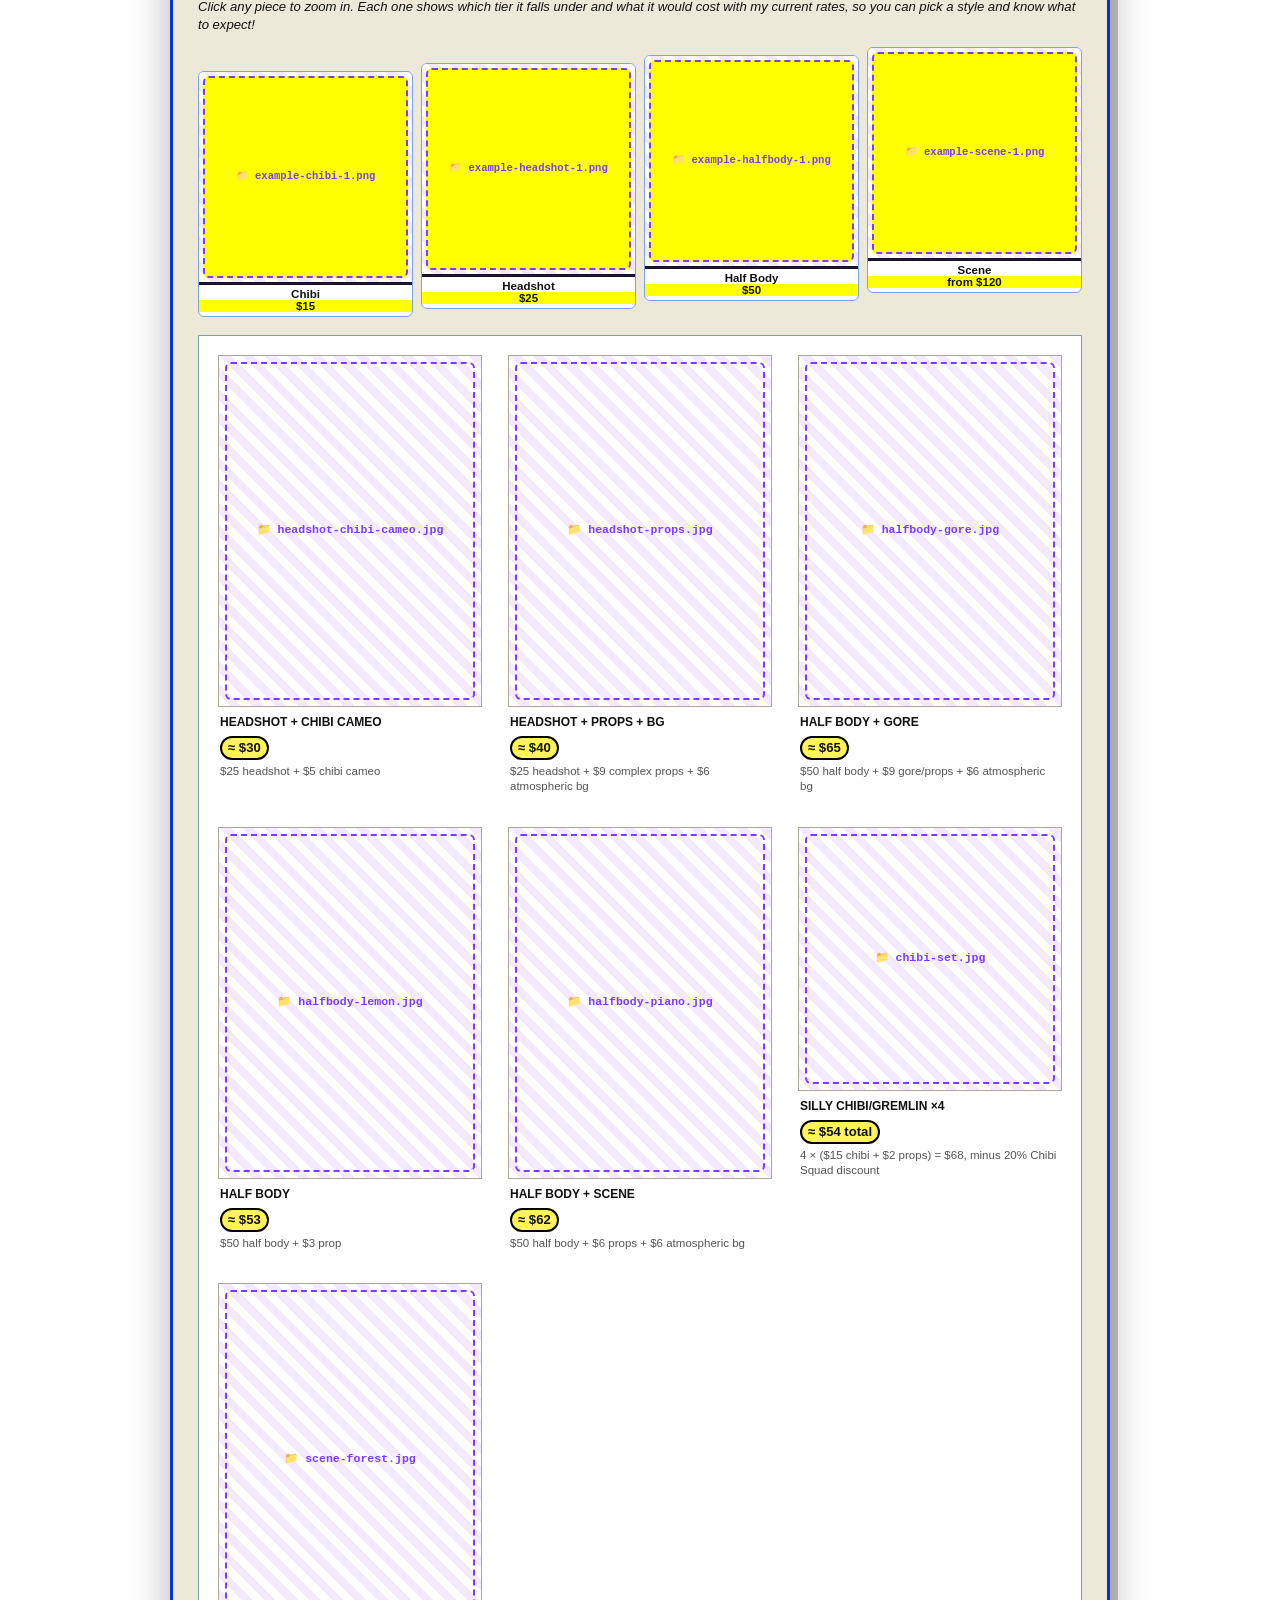
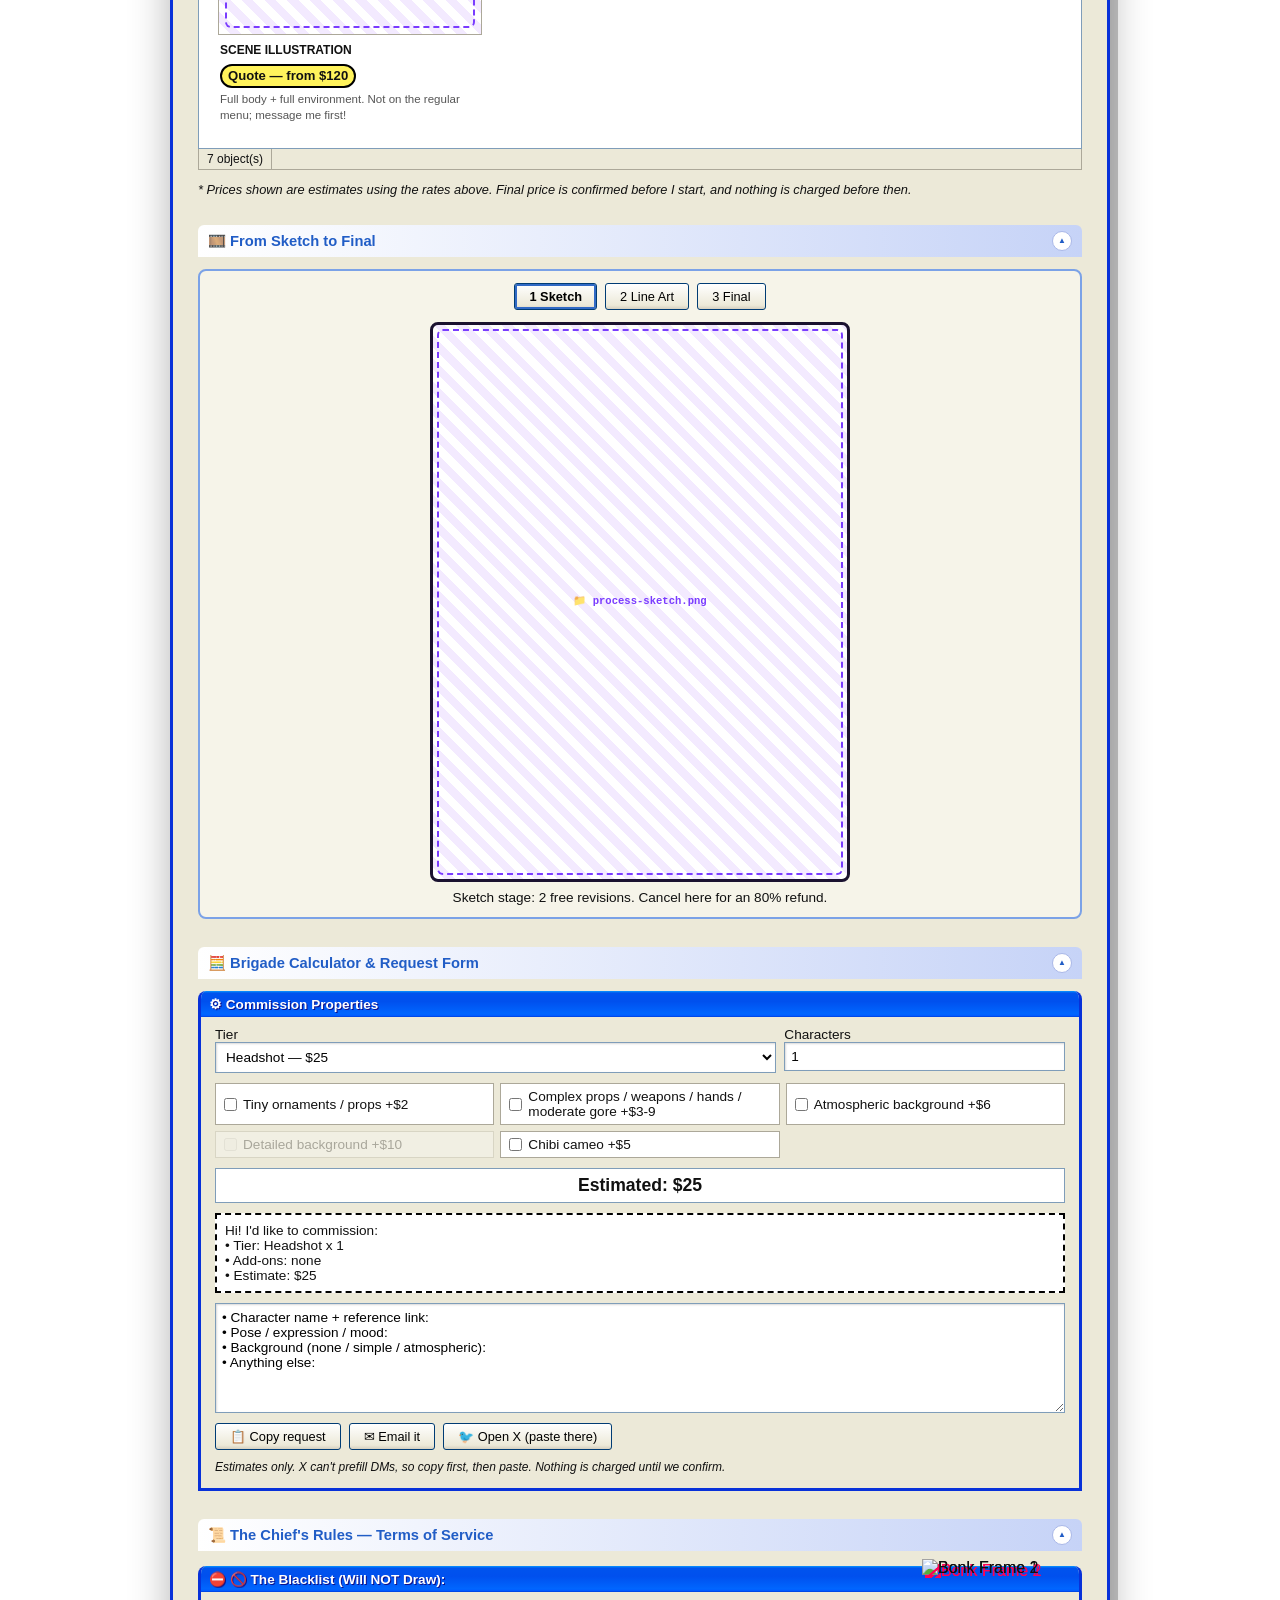
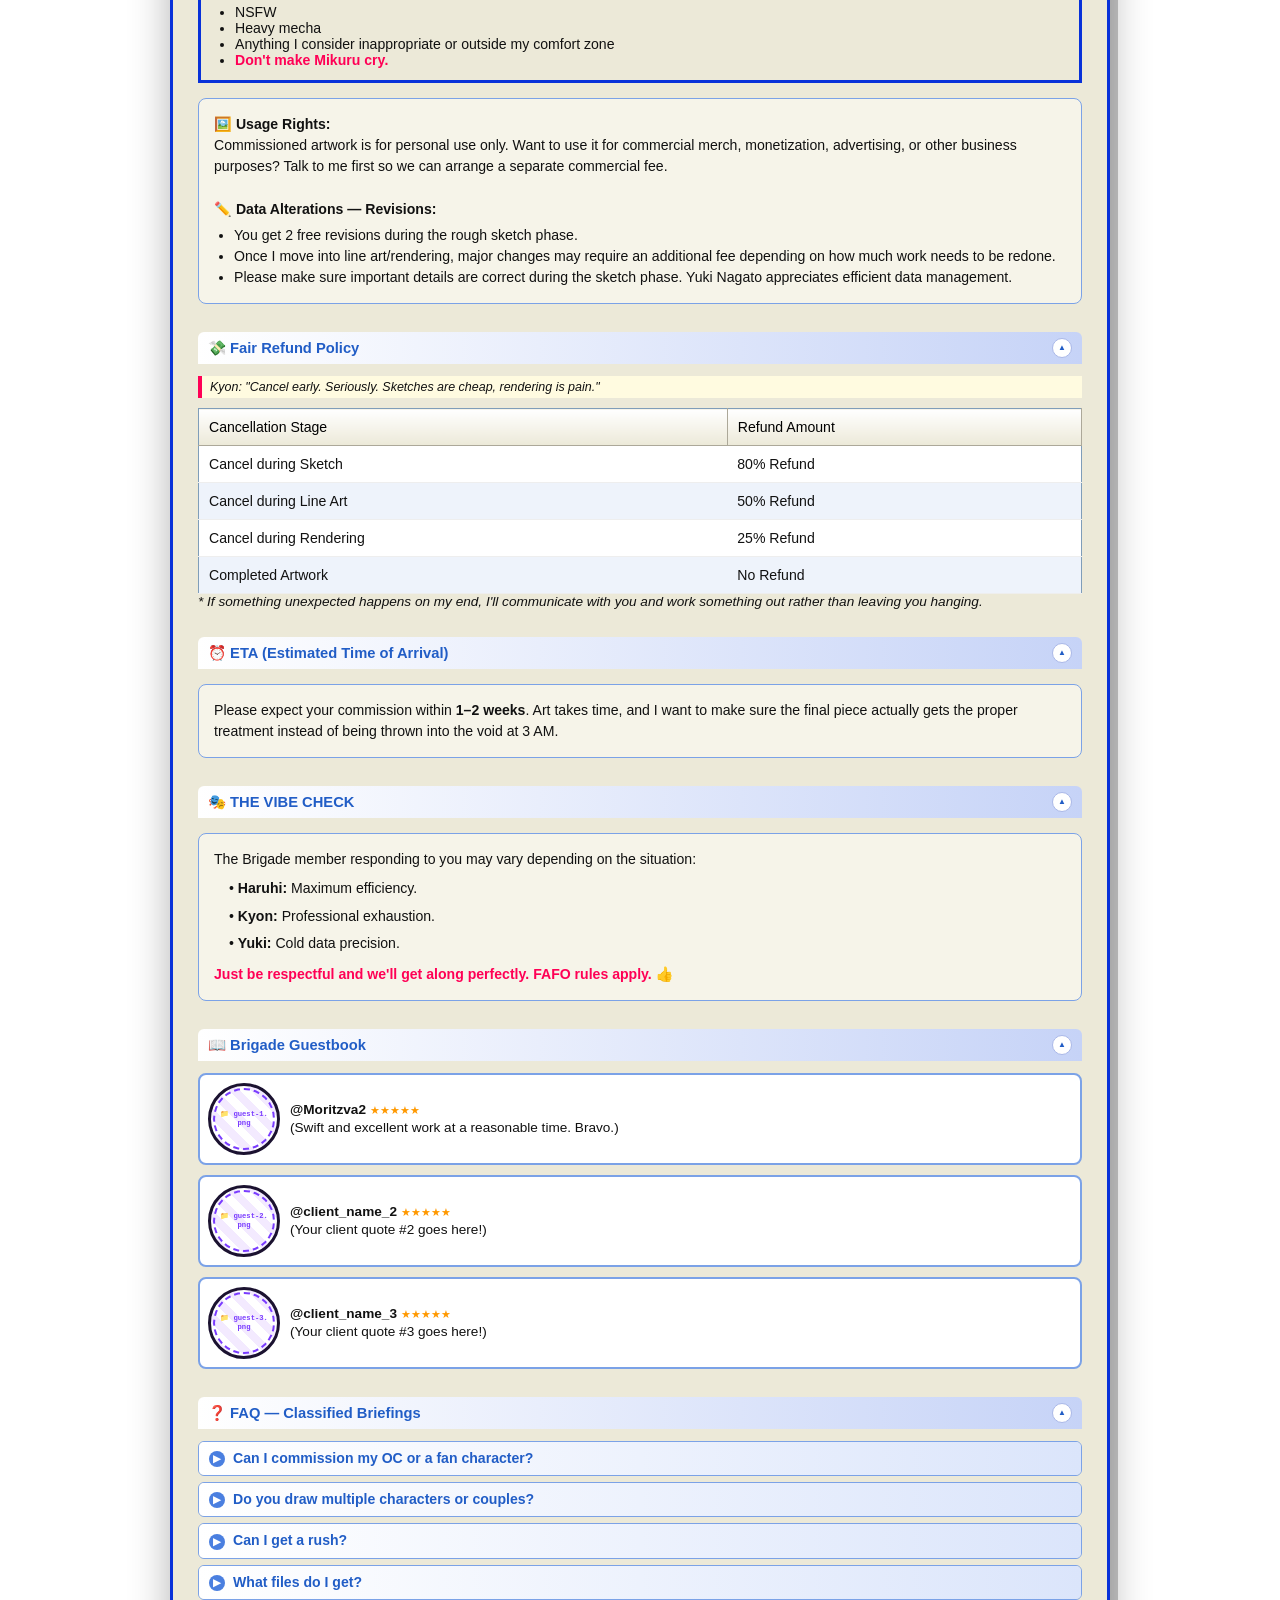
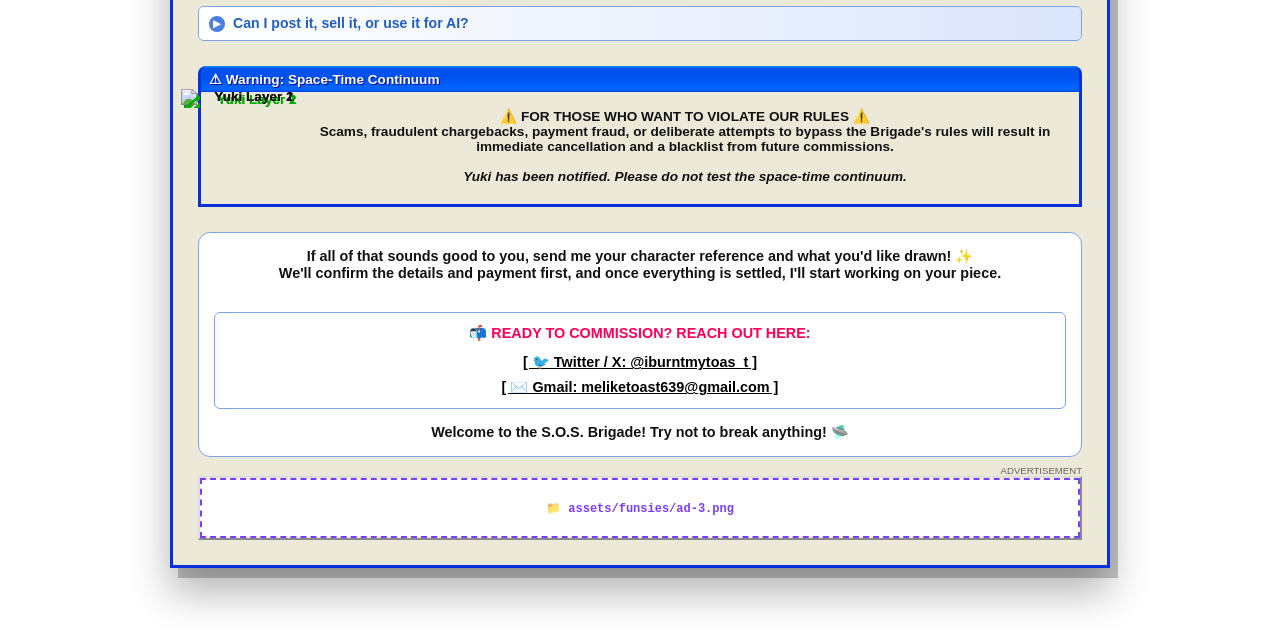
==== commit 70f03fbb: "Add files via upload" ====
--- a/index.html
+++ b/index.html
@@ -653,6 +653,7 @@
     .cf-b small{color:#666}
     .cf-err{grid-column:1/-1;min-height:1.2em;color:#d80000;font-weight:700}
   </style>
+  <link rel="stylesheet" href="amane.css">
 </head>
 <body>
   <div id="login" role="dialog" aria-modal="true" aria-label="Sign in">
@@ -697,13 +698,13 @@
       <p class="header-subtext">Hey! Thanks for stopping by! The S.O.S. Brigade commission slots are officially open!<br><br>I have no interest in ordinary DMs, so if you're a bot or a spammer, BACK OFF!</p>
 
       <div class="haruhi-top-right">
-        <img src="haruhi 2.png" alt="Haruhi Layer 2" class="haruhi-layer layer-bottom">
-        <img src="haruhi.png" alt="Haruhi Layer 1" class="haruhi-layer layer-top">
+        <img src="assets/sprites/haruhi 2.png" alt="Haruhi Layer 2" class="haruhi-layer layer-bottom">
+        <img src="assets/sprites/haruhi.png" alt="Haruhi Layer 1" class="haruhi-layer layer-top">
       </div>
     </div>
 
     <div class="status-bar" id="status-bar"></div>
-    <nav class="nav"><a class="start" href="#top" aria-label="Start"><img class="sb-s" src="XP_Button_Static.png" alt="Start"><img class="sb-h" src="XP_Button_Hover.png" alt=""><img class="sb-c" src="XP_Button_Click.png" alt=""></a><a href="#how">How to order</a><a href="#rates">Rates</a><a href="#gallery">Gallery</a><a href="#process">Process</a><a href="#calc">Calculator</a><a href="#rules">Rules</a><a href="#guestbook">Guestbook</a><a href="#faq">FAQ</a><a href="#contact">Contact</a><span class="clock" id="clock"></span></nav>
+    <nav class="nav"><a class="start" href="#top" aria-label="Start"><img class="sb-s" src="assets/sprites/XP_Button_Static.png" alt="Start"><img class="sb-h" src="assets/sprites/XP_Button_Hover.png" alt=""><img class="sb-c" src="assets/sprites/XP_Button_Click.png" alt=""></a><a href="#how">How to order</a><a href="#rates">Rates</a><a href="#gallery">Gallery</a><a href="#process">Process</a><a href="#calc">Calculator</a><a href="#rules">Rules</a><a href="#guestbook">Guestbook</a><a href="#faq">FAQ</a><a href="#contact">Contact</a><span class="clock" id="clock"></span></nav>
 
     <div class="visitor-counter-top">
       YOU ARE THE <span class="counter-display" id="hit-counter">000,000</span> PERSON TO STEP FOOT IN THE BRIGADE HQ!
@@ -761,10 +762,10 @@
       </div>
 
       <div class="kyon-overlay-container">
-        <img src="kyon 3.png" alt="Swirl Left" class="kyon-swirl swirl-left">
-        <img src="kyon 3.png" alt="Swirl Right" class="kyon-swirl swirl-right">
-        <img src="kyon.png" alt="Kyon" class="kyon-base">
-        <img src="kyon 2.png" alt="Kyon Tired Effect" class="kyon-tired">
+        <img src="assets/sprites/kyon 3.png" alt="Swirl Left" class="kyon-swirl swirl-left">
+        <img src="assets/sprites/kyon 3.png" alt="Swirl Right" class="kyon-swirl swirl-right">
+        <img src="assets/sprites/kyon.png" alt="Kyon" class="kyon-base">
+        <img src="assets/sprites/kyon 2.png" alt="Kyon Tired Effect" class="kyon-tired">
       </div>
     </div>
 
@@ -787,17 +788,17 @@
     <p class="gallery-note">Click any piece to zoom in. Each one shows which tier it falls under and what it would cost with my current rates, so you can pick a style and know what to expect!</p>
 
     <div class="ladder">
-      <div class="rung"><div class="ph"><img src="example-chibi-1.png" alt="Chibi example" onerror="this.parentNode.classList.add('missing')"><span class="ph-name">📁 example-chibi-1.png</span></div>Chibi<span>$15</span></div>
-      <div class="rung"><div class="ph"><img src="example-headshot-1.png" alt="Headshot example" onerror="this.parentNode.classList.add('missing')"><span class="ph-name">📁 example-headshot-1.png</span></div>Headshot<span>$25</span></div>
-      <div class="rung"><div class="ph"><img src="example-halfbody-1.png" alt="Half body example" onerror="this.parentNode.classList.add('missing')"><span class="ph-name">📁 example-halfbody-1.png</span></div>Half Body<span>$50</span></div>
-      <div class="rung"><div class="ph"><img src="example-scene-1.png" alt="Scene example" onerror="this.parentNode.classList.add('missing')"><span class="ph-name">📁 example-scene-1.png</span></div>Scene<span>from $120</span></div>
+      <div class="rung"><div class="ph"><img src="assets/portfolio/example-chibi-1.png" alt="Chibi example" onerror="this.parentNode.classList.add('missing')"><span class="ph-name">📁 example-chibi-1.png</span></div>Chibi<span>$15</span></div>
+      <div class="rung"><div class="ph"><img src="assets/portfolio/example-headshot-1.png" alt="Headshot example" onerror="this.parentNode.classList.add('missing')"><span class="ph-name">📁 example-headshot-1.png</span></div>Headshot<span>$25</span></div>
+      <div class="rung"><div class="ph"><img src="assets/portfolio/example-halfbody-1.png" alt="Half body example" onerror="this.parentNode.classList.add('missing')"><span class="ph-name">📁 example-halfbody-1.png</span></div>Half Body<span>$50</span></div>
+      <div class="rung"><div class="ph"><img src="assets/portfolio/example-scene-1.png" alt="Scene example" onerror="this.parentNode.classList.add('missing')"><span class="ph-name">📁 example-scene-1.png</span></div>Scene<span>from $120</span></div>
     </div>
 
     <div class="gallery-grid">
 
       <div class="art-card">
-        <div class="art-thumb" data-full="img/headshot-chibi-cameo.jpg" data-cap="Headshot + chibi cameo">
-          <img src="headshot-chibi-cameo.jpg" alt="Blue-haired girl with a heart hair clip, a hand over her eye, and a tiny chibi on the hand" loading="lazy">
+        <div class="art-thumb" data-full="assets/portfolio/headshot-chibi-cameo.jpg" data-cap="Headshot + chibi cameo">
+          <img src="assets/portfolio/headshot-chibi-cameo.jpg" alt="Blue-haired girl with a heart hair clip, a hand over her eye, and a tiny chibi on the hand" loading="lazy">
         </div>
         <div class="art-caption">
           <span class="art-tier">Headshot + Chibi Cameo</span><br>
@@ -807,8 +808,8 @@
       </div>
 
       <div class="art-card">
-        <div class="art-thumb" data-full="headshot-props.jpg" data-cap="Headshot + complex props + atmospheric background">
-          <img src="headshot-props.jpg" alt="Smiling pink-haired girl in a beret with roses, grapes, a bluebird and a plush, hands to her cheek" loading="lazy">
+        <div class="art-thumb" data-full="assets/portfolio/headshot-props.jpg" data-cap="Headshot + complex props + atmospheric background">
+          <img src="assets/portfolio/headshot-props.jpg" alt="Smiling pink-haired girl in a beret with roses, grapes, a bluebird and a plush, hands to her cheek" loading="lazy">
         </div>
         <div class="art-caption">
           <span class="art-tier">Headshot + Props + BG</span><br>
@@ -818,8 +819,8 @@
       </div>
 
       <div class="art-card">
-        <div class="art-thumb sensitive" data-full="halfbody-gore.jpg" data-cap="Half Body + atmospheric background + moderate gore + background figure">
-          <img src="halfbody-gore.jpg" alt="Red-haired girl in a blood-stained uniform standing in a dark corridor" loading="lazy">
+        <div class="art-thumb sensitive" data-full="assets/portfolio/halfbody-gore.jpg" data-cap="Half Body + atmospheric background + moderate gore + background figure">
+          <img src="assets/portfolio/halfbody-gore.jpg" alt="Red-haired girl in a blood-stained uniform standing in a dark corridor" loading="lazy">
         </div>
         <div class="art-caption">
           <span class="art-tier">Half Body + Gore</span><br>
@@ -829,8 +830,8 @@
       </div>
 
       <div class="art-card">
-        <div class="art-thumb" data-full="halfbody-lemon.jpg" data-cap="Half Body + prop + simple background">
-          <img src="halfbody-lemon.jpg" alt="Brown-haired girl in a beret with mushrooms holding up a huge lemon" loading="lazy">
+        <div class="art-thumb" data-full="assets/portfolio/halfbody-lemon.jpg" data-cap="Half Body + prop + simple background">
+          <img src="assets/portfolio/halfbody-lemon.jpg" alt="Brown-haired girl in a beret with mushrooms holding up a huge lemon" loading="lazy">
         </div>
         <div class="art-caption">
           <span class="art-tier">Half Body</span><br>
@@ -840,8 +841,8 @@
       </div>
 
       <div class="art-card">
-        <div class="art-thumb" data-full="halfbody-piano.jpg" data-cap="Half Body + atmospheric background + props + background figure">
-          <img src="halfbody-piano.jpg" alt="Blue-haired girl in uniform with an armband playing a piano in a dark room" loading="lazy">
+        <div class="art-thumb" data-full="assets/portfolio/halfbody-piano.jpg" data-cap="Half Body + atmospheric background + props + background figure">
+          <img src="assets/portfolio/halfbody-piano.jpg" alt="Blue-haired girl in uniform with an armband playing a piano in a dark room" loading="lazy">
         </div>
         <div class="art-caption">
           <span class="art-tier">Half Body + Scene</span><br>
@@ -851,8 +852,8 @@
       </div>
 
       <div class="art-card wide">
-        <div class="art-thumb" data-full="chibi-set.jpg" data-cap="4x Silly Chibi/Gremlin with weapons/props">
-          <img src="chibi-set.jpg" alt="Four chibi girls holding weapons and props" loading="lazy">
+        <div class="art-thumb" data-full="assets/portfolio/chibi-set.jpg" data-cap="4x Silly Chibi/Gremlin with weapons/props">
+          <img src="assets/portfolio/chibi-set.jpg" alt="Four chibi girls holding weapons and props" loading="lazy">
         </div>
         <div class="art-caption">
           <span class="art-tier">Silly Chibi/Gremlin ×4</span><br>
@@ -862,8 +863,8 @@
       </div>
 
       <div class="art-card">
-        <div class="art-thumb" data-full="scene-forest.jpg" data-cap="Scene illustration: full body + detailed environment (quote only)">
-          <img src="scene-forest.jpg" alt="Short-haired girl in a sailor uniform walking down a sunlit forest path with butterflies and flowers" loading="lazy">
+        <div class="art-thumb" data-full="assets/portfolio/scene-forest.jpg" data-cap="Scene illustration: full body + detailed environment (quote only)">
+          <img src="assets/portfolio/scene-forest.jpg" alt="Short-haired girl in a sailor uniform walking down a sunlit forest path with butterflies and flowers" loading="lazy">
         </div>
         <div class="art-caption">
           <span class="art-tier">Scene Illustration</span><br>
@@ -878,9 +879,9 @@
     <div class="section-title" id="process">🎞️ From Sketch to Final</div>
     <div class="proc">
       <div class="tabs"><button class="btn alt on" data-t="0" type="button">1 Sketch</button><button class="btn alt" data-t="1" type="button">2 Line Art</button><button class="btn alt" data-t="2" type="button">3 Final</button></div>
-      <div class="pane on"><div class="ph tall"><img src="process-sketch.png" alt="Sketch stage" onerror="this.parentNode.classList.add('missing')"><span class="ph-name">📁 process-sketch.png</span></div><p>Sketch stage: 2 free revisions. Cancel here for an 80% refund.</p></div>
-      <div class="pane"><div class="ph tall"><img src="process-lineart.png" alt="Line art stage" onerror="this.parentNode.classList.add('missing')"><span class="ph-name">📁 process-lineart.png</span></div><p>Line art stage: big changes may cost extra. Cancel here for a 50% refund.</p></div>
-      <div class="pane"><div class="ph tall"><img src="process-final.png" alt="Final render" onerror="this.parentNode.classList.add('missing')"><span class="ph-name">📁 process-final.png</span></div><p>Rendering, then done! Cancel mid-render for a 25% refund.</p></div>
+      <div class="pane on"><div class="ph tall"><img src="assets/portfolio/process-sketch.png" alt="Sketch stage" onerror="this.parentNode.classList.add('missing')"><span class="ph-name">📁 process-sketch.png</span></div><p>Sketch stage: 2 free revisions. Cancel here for an 80% refund.</p></div>
+      <div class="pane"><div class="ph tall"><img src="assets/portfolio/process-lineart.png" alt="Line art stage" onerror="this.parentNode.classList.add('missing')"><span class="ph-name">📁 process-lineart.png</span></div><p>Line art stage: big changes may cost extra. Cancel here for a 50% refund.</p></div>
+      <div class="pane"><div class="ph tall"><img src="assets/portfolio/process-final.png" alt="Final render" onerror="this.parentNode.classList.add('missing')"><span class="ph-name">📁 process-final.png</span></div><p>Rendering, then done! Cancel mid-render for a 25% refund.</p></div>
     </div>
 
     <div class="section-title" id="calc">🧮 Brigade Calculator &amp; Request Form</div>
@@ -918,8 +919,8 @@
     <div class="tos-section-wrapper" id="rules">
 
       <div class="bonk-overlay-container">
-        <img src="hitting.png" alt="Bonk Frame 1" class="bonk-layer bonk-layer-bottom">
-        <img src="hitting 2.png" alt="Bonk Frame 2" class="bonk-layer bonk-layer-top">
+        <img src="assets/sprites/hitting.png" alt="Bonk Frame 1" class="bonk-layer bonk-layer-bottom">
+        <img src="assets/sprites/hitting 2.png" alt="Bonk Frame 2" class="bonk-layer bonk-layer-top">
       </div>
 
       <div class="section-title">📜 The Chief's Rules — Terms of Service</div>
@@ -983,9 +984,9 @@
 
     <div class="section-title" id="guestbook">📖 Brigade Guestbook</div>
     <!-- EDIT: replace the @names and quotes with real client reviews -->
-    <div class="gb-entry"><div class="ph av"><img src="guest-1.png" alt="Client avatar" onerror="this.parentNode.classList.add('missing')"><span class="ph-name">📁 guest-1.png</span></div><div><b>@Moritzva2</b> <small>★★★★★</small><p>(Swift and excellent work at a reasonable time. Bravo.)</p></div></div>
-    <div class="gb-entry"><div class="ph av"><img src="guest-2.png" alt="Client avatar" onerror="this.parentNode.classList.add('missing')"><span class="ph-name">📁 guest-2.png</span></div><div><b>@client_name_2</b> <small>★★★★★</small><p>(Your client quote #2 goes here!)</p></div></div>
-    <div class="gb-entry"><div class="ph av"><img src="guest-3.png" alt="Client avatar" onerror="this.parentNode.classList.add('missing')"><span class="ph-name">📁 guest-3.png</span></div><div><b>@client_name_3</b> <small>★★★★★</small><p>(Your client quote #3 goes here!)</p></div></div>
+    <div class="gb-entry"><div class="ph av"><img src="assets/funsies/guest-1.png" alt="Client avatar" onerror="this.parentNode.classList.add('missing')"><span class="ph-name">📁 guest-1.png</span></div><div><b>@Moritzva2</b> <small>★★★★★</small><p>(Swift and excellent work at a reasonable time. Bravo.)</p></div></div>
+    <div class="gb-entry"><div class="ph av"><img src="assets/funsies/guest-2.png" alt="Client avatar" onerror="this.parentNode.classList.add('missing')"><span class="ph-name">📁 guest-2.png</span></div><div><b>@client_name_2</b> <small>★★★★★</small><p>(Your client quote #2 goes here!)</p></div></div>
+    <div class="gb-entry"><div class="ph av"><img src="assets/funsies/guest-3.png" alt="Client avatar" onerror="this.parentNode.classList.add('missing')"><span class="ph-name">📁 guest-3.png</span></div><div><b>@client_name_3</b> <small>★★★★★</small><p>(Your client quote #3 goes here!)</p></div></div>
 
     <div class="section-title" id="faq">❓ FAQ — Classified Briefings</div>
     <details><summary>Can I commission my OC or a fan character?</summary><p>Yes! Send a clear reference, and extra views (back, outfit details) if you have them.</p></details>
@@ -997,8 +998,8 @@
     <!-- SPACE TIME WARNING -->
     <div class="space-time-warning">
       <div class="yuki-ufo-container" id="yuki-trigger">
-        <img src="yuki 2.png" alt="Yuki Layer 2" class="yuki-layer yuki-layer-bottom">
-        <img src="yuki.png" alt="Yuki Layer 1" class="yuki-layer yuki-layer-top">
+        <img src="assets/sprites/yuki 2.png" alt="Yuki Layer 2" class="yuki-layer yuki-layer-bottom">
+        <img src="assets/sprites/yuki.png" alt="Yuki Layer 1" class="yuki-layer yuki-layer-top">
       </div>
 
       ⚠️ FOR THOSE WHO WANT TO VIOLATE OUR RULES ⚠️<br>
@@ -1051,7 +1052,7 @@
     $('status-bar').innerHTML = `<span class="status-badge st-${STATUS.state}">${STATUS.state}</span><span>Slots:</span><span class="slots">${Array.from({length: STATUS.total}, (_, i) => `<i class="slot${i < STATUS.taken ? ' taken' : ''}"></i>`).join('')}</span><span>${Math.max(STATUS.total - STATUS.taken, 0)}/${STATUS.total} open</span>`;
 
     /* THEME SOUND: opt-in only (no autoplay) */
-    const theme = new Audio('steam.mp3'), snd = $('snd');
+    const theme = new Audio('recorder/steam.mp3'), snd = $('snd');
     snd.onclick = () => {
       if (theme.paused) { theme.play().catch(() => {}); snd.textContent = '🔇 Stop theme'; }
       else { theme.pause(); snd.textContent = '🔊 Play theme'; }
@@ -1200,8 +1201,8 @@
         ystate = 1; isOverwritten = true;
         document.body.classList.add('yuki-overwrite-mode');
         textNodesToBinary.forEach(item => { item.node.nodeValue = textToBinary(item.original); });
-        new Audio('error.mp3').play().catch(() => {});
-        deadAudio = new Audio('dead.mp3'); deadAudio.load();
+        new Audio('recorder/error.mp3').play().catch(() => {});
+        deadAudio = new Audio('recorder/dead.mp3'); deadAudio.load();
         msg('Yuki.exe', '❌', 'Yuki.exe has encountered a problem and needs to close.\nData overwrite in progress...', showBsod);
         ytimer = setTimeout(showBsod, 2500);
       } else {
@@ -1261,7 +1262,7 @@
     function closeThankYouBox() { document.getElementById('thank-you-popup').style.display = 'none'; }
 
     function triggerConfettiCelebration() {
-      const sound = new Audio('confetti.mp3'); // stacks intentionally
+      const sound = new Audio('recorder/confetti.mp3'); // stacks intentionally
       sound.play().catch(e => console.log('Audio autoplay prevented:', e));
 
       for (let i = 0; i < 120; i++) confettiParticles.push(new ConfettiParticle());
@@ -1328,9 +1329,9 @@
     $('off').onclick = () => { sm.classList.remove('on'); msg('Turn Off Computer', '🚫', 'Haruhi has declined your request.\nThe Brigade never sleeps.'); };
   </script>
 
-  <button id="ms-ico" class="dicon" type="button"><img src="sweeper.svg" alt="">Minesweeper</button>
+  <button id="ms-ico" class="dicon" type="button"><img src="assets/funsies/sweeper.svg" alt="">Minesweeper</button>
   <div id="ms-win" class="mswin" hidden>
-    <div class="ms-tb" id="ms-tb"><span><img class="ms-ti" src="sweeper.svg" alt=""> Minesweeper</span><button id="ms-x" type="button" aria-label="Close Minesweeper">×</button></div>
+    <div class="ms-tb" id="ms-tb"><span><img class="ms-ti" src="assets/funsies/sweeper.svg" alt=""> Minesweeper</span><button id="ms-x" type="button" aria-label="Close Minesweeper">×</button></div>
     <div class="ms-menu">
       <button id="ms-gm" type="button" aria-haspopup="true" aria-expanded="false">Game</button>
       <div class="ms-dd" id="ms-dd" hidden>
@@ -1379,8 +1380,8 @@
     const signIn = () => {
       if (login.classList.contains('wel')) return;
       const n = $('lg-user').value.trim() || 'Guest';
-      new Audio('win95.mp3').play().catch(() => {});
-      noticeSnd = new Audio('notify.mp3'); noticeSnd.preload = 'auto';
+      new Audio('recorder/win95.mp3').play().catch(() => {});
+      noticeSnd = new Audio('recorder/notify.mp3'); noticeSnd.preload = 'auto';
       $('lg-wt').textContent = 'Welcome, ' + n;
       login.classList.add('wel');
       setTimeout(() => { login.classList.add('out'); document.body.classList.remove('lock'); lockEls.forEach(e => { e.inert = false; }); if (innerWidth >= 1440) openMs(); setTimeout(showNotice, 10000); }, 2200);
@@ -1399,10 +1400,10 @@
        text   = popup message (\n = new line)
        action = 'minesweeper' opens the Minesweeper game instead of a popup */
     const ADS = [
-      { src: 'ad-1.png', href: '', icon: '📢', text: 'You received nothing!\nKyon is sorry. Haruhi is not.' },
-      { src: 'ad-2.png', href: '', icon: '🛸', text: 'Haruhi said you should commission rather than getting Rei!' },
-      { src: 'ad-3.png', href: '', action: 'minesweeper' },
-      { src: 'ad-4.png', href: '', icon: '💢', text: 'Focus on commissioning!!!\n- Haruhi' }
+      { src: 'assets/funsies/ad-1.png', href: '', icon: '📢', text: 'You received nothing!\nKyon is sorry. Haruhi is not.' },
+      { src: 'assets/funsies/ad-2.png', href: '', icon: '🛸', text: 'Haruhi said you should commission rather than getting Rei!' },
+      { src: 'assets/funsies/ad-3.png', href: '', action: 'minesweeper' },
+      { src: 'assets/funsies/ad-4.png', href: '', icon: '💢', text: 'Focus on commissioning!!!\n- Haruhi' }
     ];
     function mkAd(start) {
       const w = document.createElement('div'); w.className = 'ad-wrap';
@@ -1414,7 +1415,7 @@
         img.onerror = () => { s.innerHTML = '<div class="bn" style="color:#7a3cff;border:2px dashed #7a3cff;font:700 .75rem monospace">📁 ' + ad.src + '</div>'; };
         s.replaceChildren(img);
       };
-      const noSnd = new Audio('no.mp3');
+      const noSnd = new Audio('recorder/no.mp3');
       const click = () => {
         // play "no" every time an ad box is pressed
         noSnd.currentTime = 0;
@@ -1439,7 +1440,7 @@
       let g, over, won, started, t, timer, flags, flagMode = false;
       const pad = n => String(Math.max(0, Math.min(999, n))).padStart(3, '0');
       const nb = i => { const x = i % W, y = (i / W) | 0, a = []; for (let dy = -1; dy <= 1; dy++) for (let dx = -1; dx <= 1; dx++) { const X = x + dx, Y = y + dy; if ((dx || dy) && X >= 0 && X < W && Y >= 0 && Y < H) a.push(Y * W + X); } return a; };
-      function init() { clearInterval(timer); el.style.gridTemplateColumns = `repeat(${W},22px)`; g = Array.from({ length: W * H }, () => ({ m: 0, r: 0, f: 0, n: 0 })); over = won = started = false; t = 0; flags = 0; paint(); }
+      function init() { clearInterval(timer); el.style.gridTemplateColumns = `repeat(${W},22px)`; g = Array.from({ length: W * H }, () => ({ m: 0, r: 0, f: 0, n: 0 })); over = won = started = false; t = 0; flags = 0; paint(); window.dispatchEvent(new CustomEvent('sos:ms', { detail: { type: 'reset' } })); }
       function paint() {
         const fi = document.activeElement && document.activeElement.dataset ? document.activeElement.dataset.i : null;
         el.innerHTML = g.map((c, i) => {
@@ -1462,10 +1463,10 @@
           started = true; let k = 0;
           while (k < M) { const j = Math.floor(Math.random() * W * H); if (j !== i && !g[j].m) { g[j].m = 1; k++; } }
           g.forEach((x, j) => { x.n = nb(j).filter(q => g[q].m).length; });
-          timer = setInterval(() => { t++; $('ms-time').textContent = pad(t); }, 1000);
+          window.dispatchEvent(new CustomEvent('sos:ms', { detail: { type: 'start' } })); timer = setInterval(() => { t++; $('ms-time').textContent = pad(t); }, 1000);
         }
-        if (c.m) { over = true; clearInterval(timer); g.forEach(x => { if (x.m) x.r = 1; }); c.boom = 1; }
-        else { reveal(i); if (g.filter(x => !x.r).length === M) { won = true; clearInterval(timer); g.forEach(x => { if (x.m) x.f = 1; }); flags = M; } }
+        if (c.m) { over = true; clearInterval(timer); window.dispatchEvent(new CustomEvent('sos:ms', { detail: { type: 'lose' } })); g.forEach(x => { if (x.m) x.r = 1; }); c.boom = 1; }
+        else { reveal(i); if (g.filter(x => !x.r).length === M) { won = true; window.dispatchEvent(new CustomEvent('sos:ms', { detail: { type: 'win' } })); clearInterval(timer); g.forEach(x => { if (x.m) x.f = 1; }); flags = M; } }
         paint();
       }
       el.addEventListener('click', e => { const b = e.target.closest('[data-i]'); if (b) act(+b.dataset.i, flagMode); });
@@ -1487,7 +1488,7 @@
         const up = () => { tb.removeEventListener('pointermove', mv); tb.removeEventListener('pointerup', up); };
         tb.addEventListener('pointermove', mv); tb.addEventListener('pointerup', up);
       });
-      sm.querySelector('hr').insertAdjacentHTML('beforebegin', '<button type="button" id="msb"><img class="ms-ti" src="sweeper.svg" alt=""> Minesweeper</button>');
+      sm.querySelector('hr').insertAdjacentHTML('beforebegin', '<button type="button" id="msb"><img class="ms-ti" src="assets/funsies/sweeper.svg" alt=""> Minesweeper</button>');
       $('msb').onclick = () => { sm.classList.remove('on'); openMs(); };
 
       /* game menu + custom field */
@@ -1566,5 +1567,7 @@
       $('regs').onclick = () => { sm.classList.remove('on'); open(); };
     })();
   </script>
+  <!-- Amane the companion (amane.css + amane.js; art goes in assets/companion/) -->
+  <script src="amane.js"></script>
 </body>
-</html>
+</html>
--- a/amane.css
+++ b/amane.css
@@ -0,0 +1,290 @@
+/* =====================================================================
+   AMANE — companion styles for the S.O.S. Brigade Commission Board
+   Works with amane.js. Nothing here touches existing board styles
+   except the temporary highlight on the language button (.amane-point).
+
+   Tweak the look from the variables below:
+     --am        sprite size (her canvas is square; art of any resolution is
+                 scaled to this many CSS pixels)
+     --am-bottom distance from the bottom of the screen (sits above the
+                 "Commission me" button)
+   ===================================================================== */
+
+:root { --am: 144px; --am-bottom: 102px; }
+@media (max-width: 640px) { :root { --am: 120px; --am-bottom: 98px; } }
+
+.amane {
+  --am-ink: var(--ink, #1b1230);
+  --am-pink: var(--pink, #ff5fa2);
+  --am-cyan: var(--cyan, #38d6ff);
+  position: fixed;
+  right: 14px;
+  bottom: var(--am-bottom);
+  z-index: 880;               /* below the fab (900) and the taskbar (950) */
+  display: flex;
+  flex-direction: column;
+  align-items: flex-end;
+  gap: 8px;
+  pointer-events: none;       /* only her own controls catch the mouse */
+  font-family: Verdana, Tahoma, 'Trebuchet MS', sans-serif;
+}
+.amane[hidden] { display: none; }
+body.lock .amane { display: none; }
+
+@media (max-width: 640px) { .amane { right: 8px; } }
+
+/* ---------- stage: cloud + sprite + mute button ---------- */
+.amane-stage {
+  position: relative;
+  width: calc(var(--am) * 1.25);
+  height: calc(var(--am) * 1.3);
+}
+
+/* Cloud: a separate layer. If assets/companion/amane_cloud.png exists
+   amane.js adds .has-art and uses it; otherwise this CSS cloud is shown. */
+.amane-cloud {
+  position: absolute;
+  left: 50%;
+  bottom: 0;
+  width: calc(var(--am) * 1.2);
+  height: calc(var(--am) * .42);
+  transform: translateX(-50%);
+  background: #fff;
+  border: 3px solid var(--am-ink);
+  border-radius: 999px;
+  box-shadow: 3px 3px 0 var(--am-pink);
+}
+.amane-cloud::before,
+.amane-cloud::after {
+  content: "";
+  position: absolute;
+  background: #fff;
+  border: 3px solid var(--am-ink);
+  border-bottom-color: transparent;
+  border-radius: 999px 999px 0 0;
+}
+.amane-cloud::before { left: 14%; top: -45%; width: 38%; height: 70%; }
+.amane-cloud::after  { right: 12%; top: -30%; width: 30%; height: 55%; }
+.amane-cloud.has-art {
+  background: center / 100% 100% no-repeat;
+  border: 0; box-shadow: none; border-radius: 0;
+  image-rendering: pixelated;
+}
+/* Cloud art present: it shares her canvas, so stack both layers on the exact same box. */
+.amane.cloud-art .amane-stage { height: var(--am); }
+.amane.cloud-art .amane-actor { bottom: 0; }
+.amane.cloud-art .amane-cloud { bottom: 0; width: var(--am); height: var(--am); }
+.amane-cloud.has-art::before,
+.amane-cloud.has-art::after { display: none; }
+
+/* ---------- the sprite (a real <button>, so keyboard works) ---------- */
+.amane-actor {
+  position: absolute;
+  left: 50%;
+  bottom: calc(var(--am) * .2);
+  width: var(--am);
+  height: var(--am);
+  margin-left: calc(var(--am) / -2);
+}
+.amane-actor.flip .amane-sprite { transform: scaleX(-1); }
+
+.amane-sprite {
+  display: block;
+  width: 100%;
+  height: 100%;
+  padding: 0;
+  margin: 0;
+  border: 0;
+  background: transparent;
+  cursor: pointer;
+  pointer-events: auto;
+  -webkit-tap-highlight-color: transparent;
+}
+.amane-sprite:focus-visible { outline: 3px solid var(--am-cyan); outline-offset: 3px; border-radius: 12px; }
+.amane-sprite img {
+  display: block;
+  width: 100%;
+  height: 100%;
+  object-fit: contain;
+  image-rendering: pixelated;
+  user-select: none;
+  -webkit-user-drag: none;
+}
+.amane-sprite img[hidden], .amane-ph[hidden] { display: none; }
+
+/* Placeholder shown for any animation whose PNGs are not in
+   assets/companion/ yet. Dashed outline = "art not drawn yet". */
+.amane-ph {
+  display: grid;
+  place-items: center;
+  width: 100%;
+  height: 100%;
+  font-size: calc(var(--am) * .46);
+  line-height: 1;
+  border-radius: 50%;
+  background: radial-gradient(circle at 35% 30%, #fff, #ffd6ec 70%);
+  border: 3px dashed var(--am-ink);
+  box-sizing: border-box;
+}
+.amane[data-sleeping="true"] .amane-ph { filter: saturate(.6) brightness(.95); }
+.amane-ph.alt { transform: translateY(-3px); }
+.amane-ph[data-lean="l"] { transform: rotate(-9deg) translateX(-3px); }
+.amane-ph[data-lean="r"] { transform: rotate(9deg) translateX(3px); }
+
+/* ---------- mute (silence) button ---------- */
+.amane-mute {
+  position: absolute;
+  left: -4px;
+  bottom: -2px;
+  width: 30px;
+  height: 30px;
+  padding: 0;
+  display: grid;
+  place-items: center;
+  font-size: 15px;
+  line-height: 1;
+  color: var(--am-ink);
+  background: #f4f4f4;
+  border: 2px solid var(--am-ink);
+  border-radius: 6px;
+  box-shadow: 2px 2px 0 var(--am-ink);
+  cursor: pointer;
+  pointer-events: auto;
+}
+.amane-mute:hover { background: #fff; }
+.amane-mute:active { transform: translate(2px, 2px); box-shadow: none; }
+.amane-mute:focus-visible { outline: 3px solid var(--am-cyan); outline-offset: 2px; }
+/* pressed = silenced: inverted button AND a different icon (🔕), so it never relies on colour alone */
+.amane-mute[aria-pressed="true"] {
+  background: var(--am-ink);
+  color: #fff;
+  box-shadow: inset 2px 2px 0 rgba(255,255,255,.25);
+}
+
+/* ---------- speech bubble: Windows XP balloon, no outline ---------- */
+.amane-bubble {
+  position: relative;
+  box-sizing: border-box;
+  max-width: min(260px, calc(100vw - 28px));
+  min-width: 70px;
+  padding: 10px 26px 10px 12px;
+  font-size: .8rem;
+  line-height: 1.4;
+  color: #000;
+  background: #ffffe1;
+  border: 0;
+  border-radius: 8px;
+  filter: drop-shadow(2px 3px 3px rgba(0, 0, 0, .35));   /* shadows the little tail too */
+  overflow-wrap: anywhere;
+  visibility: hidden;
+  opacity: 0;
+  transform: translateY(4px);
+  transition: opacity .15s, transform .15s, visibility 0s .15s;
+}
+.amane-bubble.open {
+  visibility: visible;
+  opacity: 1;
+  transform: none;
+  pointer-events: auto;
+  transition: opacity .15s, transform .15s;
+}
+.amane-bubble::after {
+  content: "";
+  position: absolute;
+  right: calc(var(--am) * .4);
+  bottom: -7px;
+  width: 14px;
+  height: 14px;
+  background: #ffffe1;
+  transform: rotate(45deg);
+  border-radius: 0 0 3px 0;
+}
+.amane-bubble a,
+.amane-bubble .amane-act {
+  color: #0a3fc8;
+  font: inherit;
+  font-weight: bold;
+  text-decoration: underline;
+  background: none;
+  border: 0;
+  padding: 0;
+  cursor: pointer;
+  text-align: left;
+}
+.amane-bubble a:hover,
+.amane-bubble .amane-act:hover { color: #c2005a; }
+.amane-bubble a:focus-visible,
+.amane-bubble .amane-act:focus-visible,
+.amane-x:focus-visible { outline: 2px solid #316ac5; outline-offset: 1px; border-radius: 2px; }
+.amane-hint { display: block; margin-top: 3px; }
+.amane-x {
+  position: absolute;
+  top: 3px;
+  right: 4px;
+  width: 18px;
+  height: 18px;
+  padding: 0;
+  font: bold 13px/16px Tahoma, Verdana, sans-serif;
+  color: #444;
+  background: none;
+  border: 0;
+  border-radius: 3px;
+  cursor: pointer;
+}
+.amane-x:hover { background: rgba(0, 0, 0, .1); color: #000; }
+
+/* Animal-Crossing-style letter pop. The letters keep their space while
+   hidden, so the balloon never resizes while she "talks". */
+.amane-w { display: inline-block; white-space: nowrap; }
+.amane-ch { display: inline-block; opacity: 0; }
+.amane-ch.in { opacity: 1; animation: amane-pop .22s ease-out; }
+@keyframes amane-pop {
+  0%   { transform: translateY(4px) scale(.5); opacity: 0; }
+  60%  { transform: translateY(-2px) scale(1.2); opacity: 1; }
+  100% { transform: none; opacity: 1; }
+}
+
+/* text for screen readers only */
+.amane-sr {
+  position: absolute !important;
+  width: 1px; height: 1px;
+  margin: -1px; padding: 0; border: 0;
+  overflow: hidden;
+  clip: rect(0 0 0 0);
+  white-space: nowrap;
+}
+
+/* ---------- sparkles for the victory dance ---------- */
+.amane-spark {
+  position: absolute;
+  font-size: 16px;
+  color: #ffcf2e;
+  text-shadow: 0 0 2px #fff, 1px 1px 0 var(--am-ink);
+  pointer-events: none;
+  animation: amane-spark 1.2s ease-out forwards;
+}
+@keyframes amane-spark {
+  0%   { opacity: 0; transform: scale(.3) translateY(6px); }
+  30%  { opacity: 1; }
+  100% { opacity: 0; transform: scale(1.2) translateY(-16px); }
+}
+
+/* ---------- the board's own "HQ notice" balloon ----------
+   It used to sit at bottom:96px, exactly where Amane lives and on top of her
+   buttons. Lift it above her, leaving room underneath for her speech bubble.
+   Only its position changes; the balloon itself is untouched. */
+body .vgen-side-banner { bottom: calc(var(--am-bottom) + var(--am) * 1.3 + 120px); }
+
+/* ---------- pointing at the language button ---------- */
+.amane-point {
+  outline: 3px dashed #ff0055 !important;
+  outline-offset: 2px;
+  animation: amane-point .7s ease-in-out infinite alternate;
+}
+@keyframes amane-point { to { outline-offset: 5px; } }
+
+@media (prefers-reduced-motion: reduce) {
+  .amane-bubble, .amane-bubble.open { transition: none; transform: none; }
+  .amane-spark, .amane-point, .amane-ch.in { animation: none; }
+}
+@media print { .amane { display: none; } }
